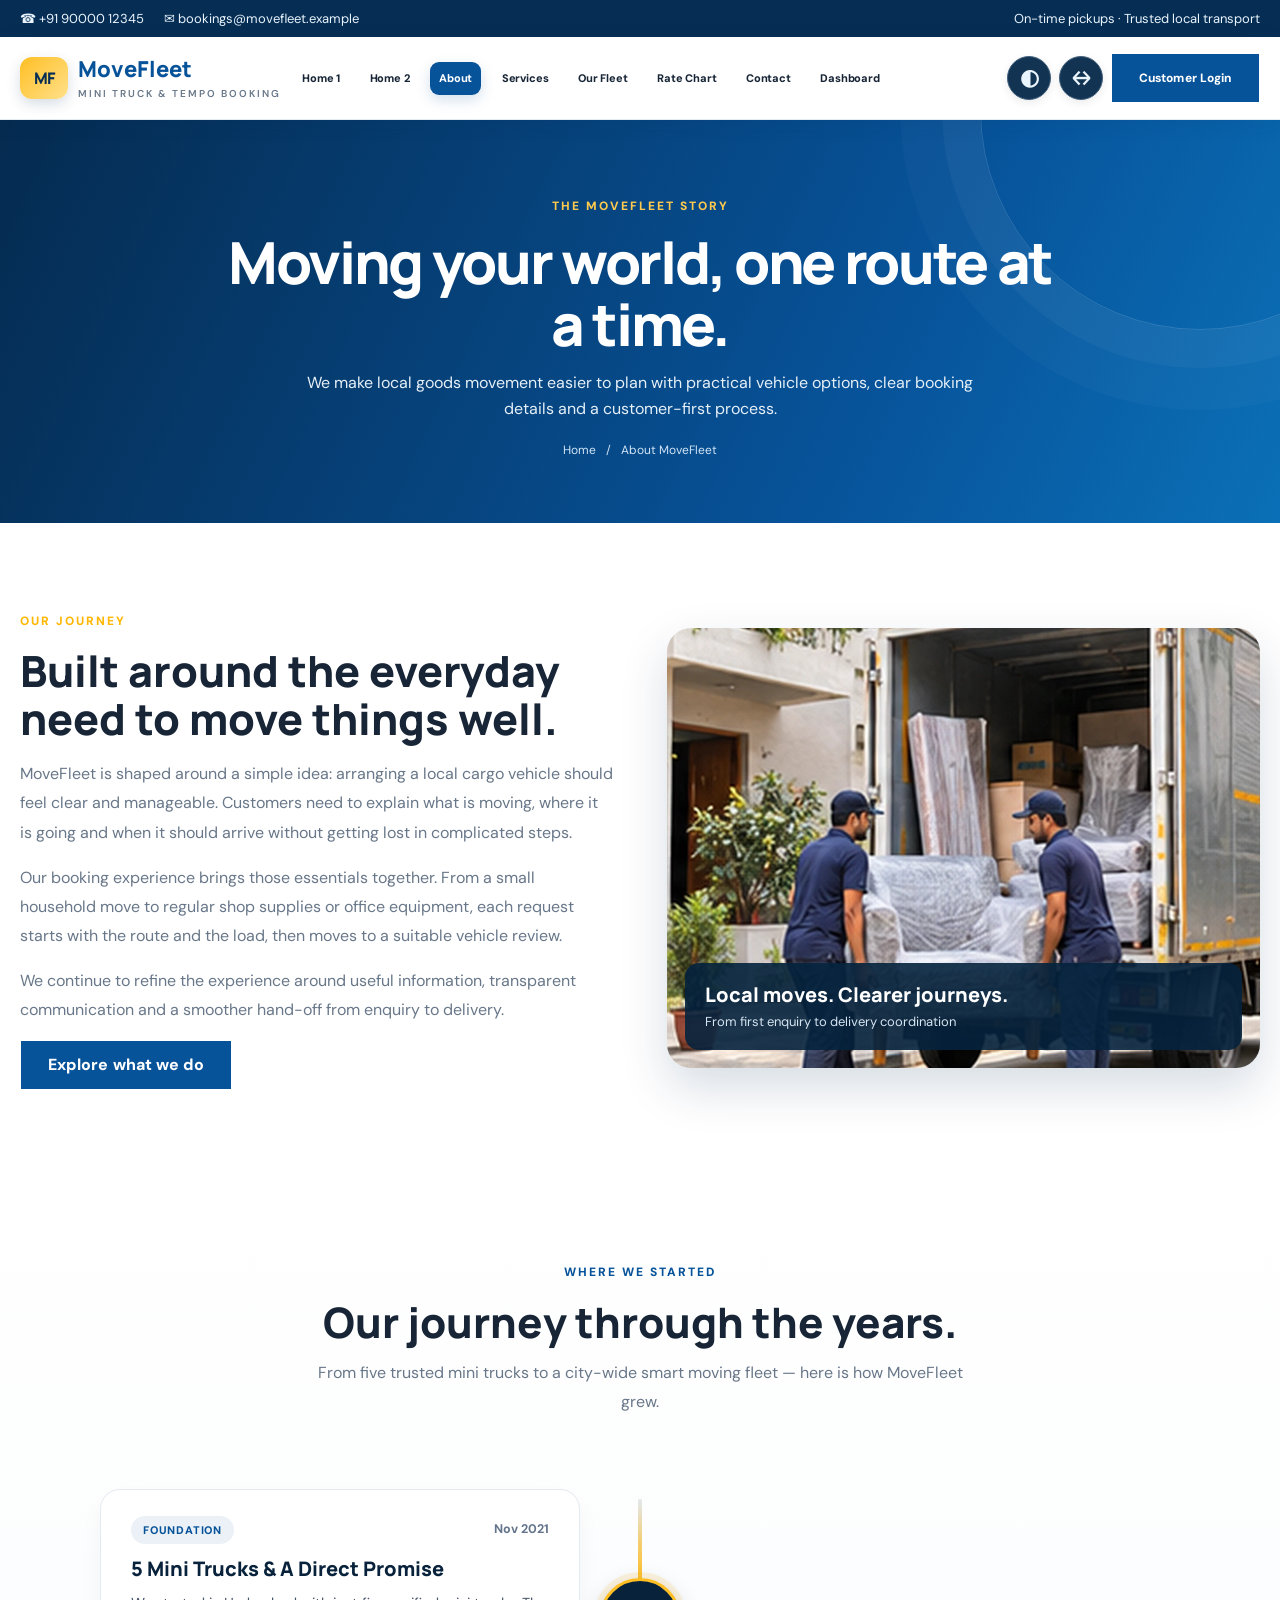
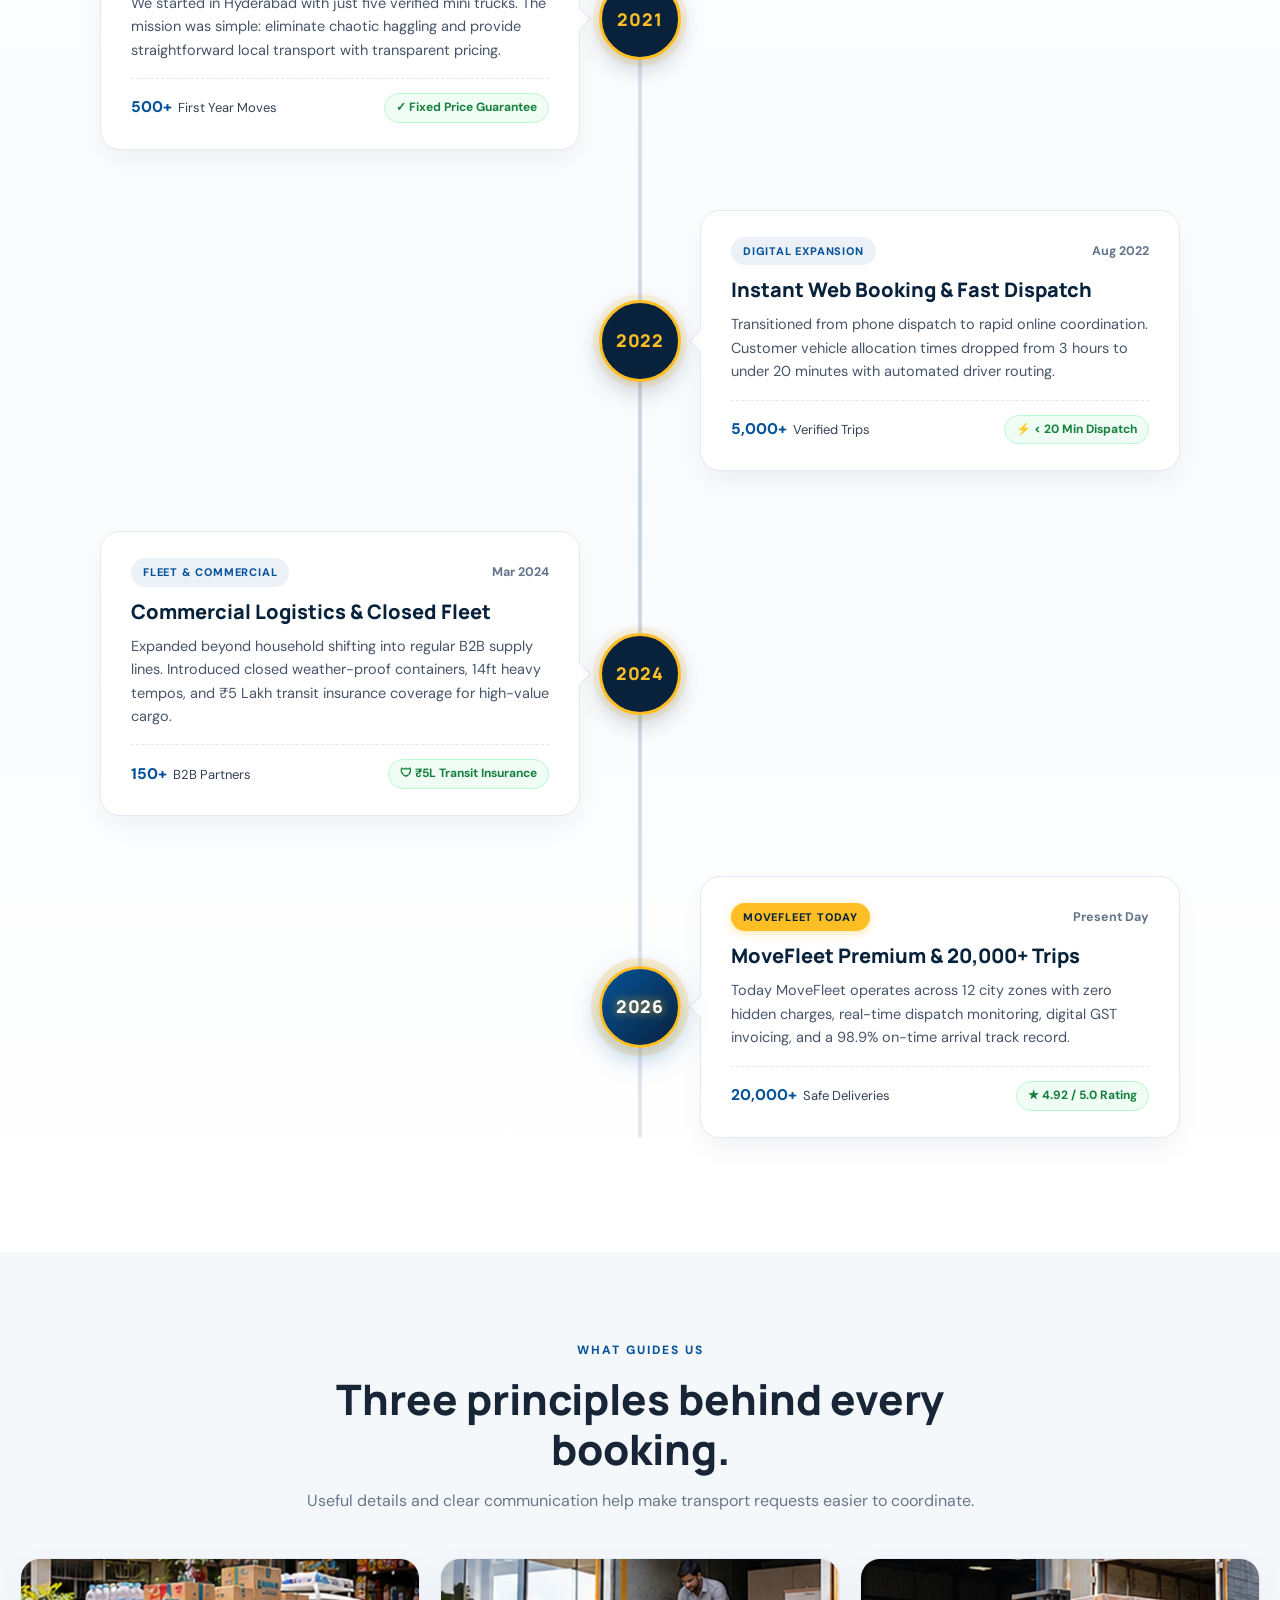
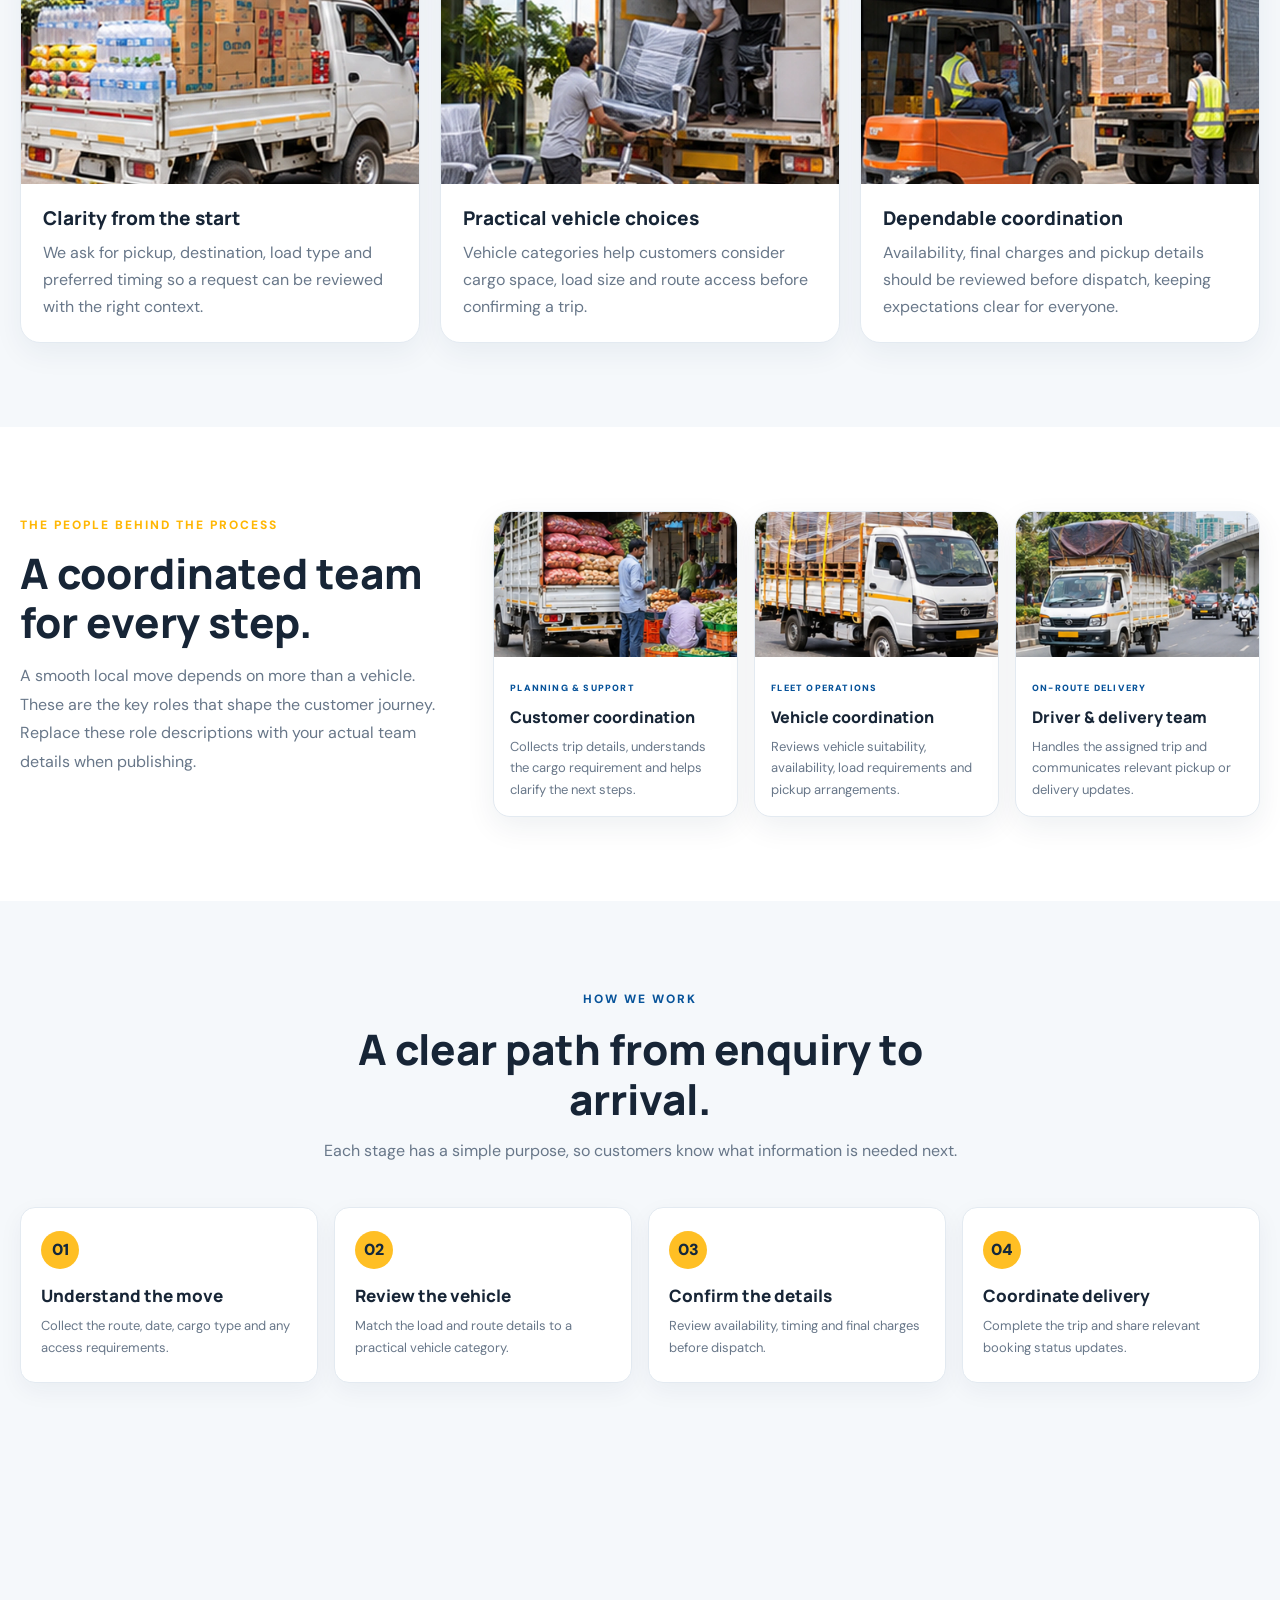
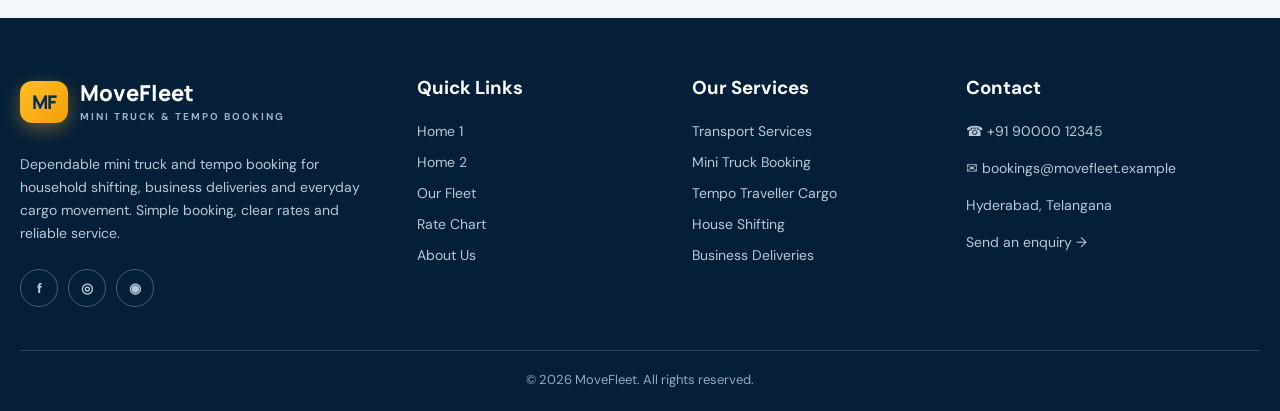
==== about.html @ bb1a95b0 "Update MoveFleet premium website with responsive navigation, sticky header, and UI refinements" ====
<!DOCTYPE html>

<html lang="en"><head><meta charset="utf-8"/><meta content="width=device-width,initial-scale=1" name="viewport"/><meta content="Learn about MoveFleet's approach to practical local mini truck and tempo booking." name="description"/><title>About MoveFleet | MoveFleet</title><link href="assets/img/favicon.png" rel="icon" type="image/png"/><link href="assets/css/style.css" rel="stylesheet"/></head><body><div class="topbar"><div class="container"><div><span>☎ +91 90000 12345</span><span>✉ bookings@movefleet.example</span></div><div>On-time pickups · Trusted local transport</div></div></div><header class="navbar"><div class="container navinner"><a class="brand" href="index.html"><span aria-hidden="true" class="brand-mark">MF</span><span>MoveFleet<small>MINI TRUCK &amp; TEMPO BOOKING</small></span></a><nav class="navlinks"><a href="index.html">Home 1</a><a href="home-2.html">Home 2</a><a href="about.html">About</a><a href="services.html">Services</a><a href="fleet.html">Our Fleet</a><a href="rates.html">Rate Chart</a><a href="contact.html">Contact</a><a href="dashboard.html">Dashboard</a></nav><div class="nav-actions"><button class="iconbtn theme-control" data-theme="" aria-label="Switch colour theme" title="Switch colour theme">◐</button><button class="iconbtn rtl-control" data-dir="" aria-label="Switch text direction" title="Switch text direction">↔</button><a class="btn btn-blue" href="login.html">Customer Login</a></div><button aria-expanded="false" aria-label="Open menu" class="hamb">☰</button></div><div class="mobile-menu"><a href="index.html">Home 1</a><a href="home-2.html">Home 2</a><a href="about.html">About</a><a href="services.html">Services</a><a href="fleet.html">Our Fleet</a><a href="rates.html">Rate Chart</a><a href="contact.html">Contact</a><a href="dashboard.html">Customer Dashboard</a><a href="login.html">Customer Login</a><div class="mobile-controls"><button class="btn btn-outline" data-theme="">Theme</button><button class="btn btn-outline" data-dir="">RTL / LTR</button></div></div></header><main>
<section class="page-hero premium-page-hero about-hero">
 <div class="container reveal"><span class="eyebrow">THE MOVEFLEET STORY</span><h1>Moving your world, one route at a time.</h1><p>We make local goods movement easier to plan with practical vehicle options, clear booking details and a customer-first process.</p><div class="breadcrumb"><a href="index.html">Home</a><span>/</span><span>About MoveFleet</span></div></div>
</section>
<section class="section">
 <div class="container about-journey-grid">
  <div class="story-copy reveal"><span class="eyebrow">OUR JOURNEY</span><h2>Built around the everyday need to move things well.</h2>
   <p>MoveFleet is shaped around a simple idea: arranging a local cargo vehicle should feel clear and manageable. Customers need to explain what is moving, where it is going and when it should arrive without getting lost in complicated steps.</p>
   <p>Our booking experience brings those essentials together. From a small household move to regular shop supplies or office equipment, each request starts with the route and the load, then moves to a suitable vehicle review.</p>
   <p>We continue to refine the experience around useful information, transparent communication and a smoother hand-off from enquiry to delivery.</p>
   <a class="btn btn-blue" href="services.html">Explore what we do</a>
  </div>
  <div class="about-journey-visual reveal"><img src="assets/img/transport-photo-34.webp" alt="Local cargo vehicle travelling through a city route" loading="lazy"/><div class="journey-caption"><strong>Local moves. Clearer journeys.</strong><span>From first enquiry to delivery coordination</span></div></div>
 </div>
</section>
<section class="section about-history-section" id="where-we-started">
 <div class="container">
  <div class="section-head reveal text-center">
   <span class="eyebrow">WHERE WE STARTED</span>
   <h2>Our journey through the years.</h2>
   <p>From five trusted mini trucks to a city-wide smart moving fleet — here is how MoveFleet grew.</p>
  </div>
  <div class="journey-timeline">
   <div class="timeline-track" aria-hidden="true">
    <span class="timeline-beam"></span>
   </div>

   <!-- 2021 Milestone (Left) -->
   <div class="timeline-row timeline-left reveal">
    <div class="timeline-card">
     <div class="timeline-card-header">
      <span class="timeline-tag">FOUNDATION</span>
      <span class="timeline-date">Nov 2021</span>
     </div>
     <h3>5 Mini Trucks &amp; A Direct Promise</h3>
     <p>We started in Hyderabad with just five verified mini trucks. The mission was simple: eliminate chaotic haggling and provide straightforward local transport with transparent pricing.</p>
     <div class="timeline-meta">
      <span class="timeline-stat"><strong>500+</strong> First Year Moves</span>
      <span class="timeline-badge-pill">✓ Fixed Price Guarantee</span>
     </div>
    </div>
    <div class="timeline-node">
     <div class="timeline-year-bubble">
      <span class="year-num">2021</span>
      <span class="year-pulse"></span>
     </div>
    </div>
    <div class="timeline-spacer"></div>
   </div>

   <!-- 2022 Milestone (Right) -->
   <div class="timeline-row timeline-right reveal">
    <div class="timeline-spacer"></div>
    <div class="timeline-node">
     <div class="timeline-year-bubble">
      <span class="year-num">2022</span>
      <span class="year-pulse"></span>
     </div>
    </div>
    <div class="timeline-card">
     <div class="timeline-card-header">
      <span class="timeline-tag">DIGITAL EXPANSION</span>
      <span class="timeline-date">Aug 2022</span>
     </div>
     <h3>Instant Web Booking &amp; Fast Dispatch</h3>
     <p>Transitioned from phone dispatch to rapid online coordination. Customer vehicle allocation times dropped from 3 hours to under 20 minutes with automated driver routing.</p>
     <div class="timeline-meta">
      <span class="timeline-stat"><strong>5,000+</strong> Verified Trips</span>
      <span class="timeline-badge-pill">⚡ &lt; 20 Min Dispatch</span>
     </div>
    </div>
   </div>

   <!-- 2024 Milestone (Left) -->
   <div class="timeline-row timeline-left reveal">
    <div class="timeline-card">
     <div class="timeline-card-header">
      <span class="timeline-tag">FLEET &amp; COMMERCIAL</span>
      <span class="timeline-date">Mar 2024</span>
     </div>
     <h3>Commercial Logistics &amp; Closed Fleet</h3>
     <p>Expanded beyond household shifting into regular B2B supply lines. Introduced closed weather-proof containers, 14ft heavy tempos, and ₹5 Lakh transit insurance coverage for high-value cargo.</p>
     <div class="timeline-meta">
      <span class="timeline-stat"><strong>150+</strong> B2B Partners</span>
      <span class="timeline-badge-pill">🛡 ₹5L Transit Insurance</span>
     </div>
    </div>
    <div class="timeline-node">
     <div class="timeline-year-bubble">
      <span class="year-num">2024</span>
      <span class="year-pulse"></span>
     </div>
    </div>
    <div class="timeline-spacer"></div>
   </div>

   <!-- 2026 Milestone (Right) -->
   <div class="timeline-row timeline-right reveal">
    <div class="timeline-spacer"></div>
    <div class="timeline-node">
     <div class="timeline-year-bubble is-current">
      <span class="year-num">2026</span>
      <span class="year-pulse"></span>
     </div>
    </div>
    <div class="timeline-card">
     <div class="timeline-card-header">
      <span class="timeline-tag highlight">MOVEFLEET TODAY</span>
      <span class="timeline-date">Present Day</span>
     </div>
     <h3>MoveFleet Premium &amp; 20,000+ Trips</h3>
     <p>Today MoveFleet operates across 12 city zones with zero hidden charges, real-time dispatch monitoring, digital GST invoicing, and a 98.9% on-time arrival track record.</p>
     <div class="timeline-meta">
      <span class="timeline-stat"><strong>20,000+</strong> Safe Deliveries</span>
      <span class="timeline-badge-pill">★ 4.92 / 5.0 Rating</span>
     </div>
    </div>
   </div>

  </div>
 </div>
</section>
<section class="section soft">
 <div class="container"><div class="section-head reveal"><span class="eyebrow">WHAT GUIDES US</span><h2>Three principles behind every booking.</h2><p>Useful details and clear communication help make transport requests easier to coordinate.</p></div>
  <div class="visual-grid three about-principles">
   <article class="visual-card reveal"><img src="assets/img/transport-photo-35.webp" alt="Cargo vehicle prepared for a scheduled local delivery" loading="lazy"/><div><h3>Clarity from the start</h3><p>We ask for pickup, destination, load type and preferred timing so a request can be reviewed with the right context.</p></div></article>
   <article class="visual-card reveal"><img src="assets/img/transport-photo-36.webp" alt="Mini truck selected for a household and retail cargo load" loading="lazy"/><div><h3>Practical vehicle choices</h3><p>Vehicle categories help customers consider cargo space, load size and route access before confirming a trip.</p></div></article>
   <article class="visual-card reveal"><img src="assets/img/transport-photo-37.webp" alt="Commercial cargo being transported safely on a city road" loading="lazy"/><div><h3>Dependable coordination</h3><p>Availability, final charges and pickup details should be reviewed before dispatch, keeping expectations clear for everyone.</p></div></article>
  </div>
 </div>
</section>
<section class="section">
 <div class="container team-section">
  <div class="team-intro reveal"><span class="eyebrow">THE PEOPLE BEHIND THE PROCESS</span><h2>A coordinated team for every step.</h2><p>A smooth local move depends on more than a vehicle. These are the key roles that shape the customer journey. Replace these role descriptions with your actual team details when publishing.</p></div>
  <div class="team-grid">
   <article class="team-card reveal"><div class="team-photo"><img src="assets/img/transport-photo-38.webp" alt="Transport planning and route coordination" loading="lazy"/></div><div><span>PLANNING &amp; SUPPORT</span><h3>Customer coordination</h3><p>Collects trip details, understands the cargo requirement and helps clarify the next steps.</p></div></article>
   <article class="team-card reveal"><div class="team-photo"><img src="assets/img/transport-photo-39.webp" alt="Vehicle and cargo readiness before dispatch" loading="lazy"/></div><div><span>FLEET OPERATIONS</span><h3>Vehicle coordination</h3><p>Reviews vehicle suitability, availability, load requirements and pickup arrangements.</p></div></article>
   <article class="team-card reveal"><div class="team-photo"><img src="assets/img/transport-photo-40.webp" alt="Local delivery vehicle completing a city route" loading="lazy"/></div><div><span>ON-ROUTE DELIVERY</span><h3>Driver &amp; delivery team</h3><p>Handles the assigned trip and communicates relevant pickup or delivery updates.</p></div></article>
  </div>
 </div>
</section>
<section class="section soft">
 <div class="container">
  <div class="section-head reveal"><span class="eyebrow">HOW WE WORK</span><h2>A clear path from enquiry to arrival.</h2><p>Each stage has a simple purpose, so customers know what information is needed next.</p></div>
  <div class="about-process">
   <article class="about-process-step reveal"><span>01</span><h3>Understand the move</h3><p>Collect the route, date, cargo type and any access requirements.</p></article>
   <article class="about-process-step reveal"><span>02</span><h3>Review the vehicle</h3><p>Match the load and route details to a practical vehicle category.</p></article>
   <article class="about-process-step reveal"><span>03</span><h3>Confirm the details</h3><p>Review availability, timing and final charges before dispatch.</p></article>
   <article class="about-process-step reveal"><span>04</span><h3>Coordinate delivery</h3><p>Complete the trip and share relevant booking status updates.</p></article>
  </div>
  <div class="about-bottom-cta reveal"><div><h2>Have a move to plan?</h2><p>Tell us what needs to travel and where it needs to go.</p></div><a class="btn btn-primary" href="contact.html">Talk to our team</a></div>
 </div>
</section>
</main><footer class="footer"><div class="container"><div class="footer-grid"><div><a class="brand footer-brand" href="index.html"><span aria-hidden="true" class="brand-mark">MF</span><span>MoveFleet<small>MINI TRUCK &amp; TEMPO BOOKING</small></span></a><p>Dependable mini truck and tempo booking for household shifting, business deliveries and everyday cargo movement. Simple booking, clear rates and reliable service.</p><div class="socials"><a aria-label="Facebook" href="#">f</a><a aria-label="Instagram" href="#">◎</a><a aria-label="WhatsApp" href="#">◉</a></div></div><div><h3>Quick Links</h3><a href="index.html">Home 1</a><a href="home-2.html">Home 2</a><a href="fleet.html">Our Fleet</a><a href="rates.html">Rate Chart</a><a href="about.html">About Us</a></div><div><h3>Our Services</h3><a href="services.html">Transport Services</a><a href="fleet.html">Mini Truck Booking</a><a href="fleet.html">Tempo Traveller Cargo</a><a href="fleet.html">House Shifting</a><a href="fleet.html">Business Deliveries</a></div><div><h3>Contact</h3><p>☎ +91 90000 12345</p><p>✉ bookings@movefleet.example</p><p>Hyderabad, Telangana</p><a href="contact.html">Send an enquiry →</a></div></div><div class="copyright">© 2026 MoveFleet. All rights reserved.</div></div></footer><script src="assets/js/app.js"></script></body></html>
---- assets/css/style.css ----
@import url('https://fonts.googleapis.com/css2?family=DM+Sans:wght@400;500;600;700;800&family=Manrope:wght@400;500;600;700;800&display=swap');
:root{--container-max:1280px;--blue:#07539a;--blue2:#063b70;--sky:#eaf4fc;--yellow:#ffb703;--ink:#172536;--muted:#687789;--paper:#fff;--surface:#f5f8fb;--line:#e3eaf1;--shadow:0 18px 50px rgba(11,54,92,.12);--radius:18px}*,*:before,*:after{box-sizing:border-box}html{scroll-behavior:smooth}body{margin:0;font-family:'DM Sans',sans-serif;color:var(--ink);background:var(--paper);line-height:1.65}body.dark{--ink:#edf4fc;--muted:#b3c0ce;--paper:#101b29;--surface:#172638;--sky:#1b3148;--line:#2b3d50;--shadow:0 18px 50px rgba(0,0,0,.28)}body[dir=rtl]{direction:rtl}a{color:inherit;text-decoration:none}button,input,select,textarea{font:inherit}button{cursor:pointer}.container{width:min(var(--container-max,1280px),calc(100% - 40px));max-width:100%;margin:auto}.topbar{background:#062e55;color:#eaf4fc;font-size:13px;padding:8px 0}.topbar .container{display:flex;justify-content:space-between;gap:20px}.topbar span{margin-inline-end:20px}.navbar{position:-webkit-sticky;position:sticky;top:0;z-index:1000;background:var(--paper);border-bottom:1px solid var(--line);box-shadow:0 4px 20px rgba(10,45,80,.08);transition:background .2s,border-color .2s,box-shadow .2s}.navinner{height:82px;display:flex;align-items:center;justify-content:space-between;gap:24px}.brand{display:flex;align-items:center;gap:10px;font-family:Manrope,sans-serif;font-weight:800;font-size:22px;line-height:1.1;color:var(--blue)}.brand small{display:block;font:600 10px 'DM Sans';letter-spacing:2px;color:var(--muted);margin-top:5px}.brand svg{width:48px;height:42px;flex:none}.navlinks{display:flex;align-items:center;gap:28px;font-size:14px;font-weight:700}.navlinks a{padding:10px 0;transition:.2s}.navlinks a:hover,.navlinks a.active{color:var(--blue)}.nav-actions{display:flex;align-items:center;gap:10px}.iconbtn{width:40px;height:40px;border:1px solid var(--line);border-radius:50%;background:var(--surface);color:var(--ink)}.btn{display:inline-flex;align-items:center;justify-content:center;gap:8px;border:0;border-radius:8px;padding:13px 22px;font-weight:800;transition:transform .22s,box-shadow .22s,background .22s;min-height:48px}.btn:hover{transform:translateY(-3px);box-shadow:0 10px 22px rgba(7,83,154,.2)}.btn-primary{background:var(--yellow);color:#172536}.btn-blue{background:var(--blue);color:#fff}.btn-outline{border:1px solid var(--line);color:var(--ink);background:transparent}.hamb{display:none;width:44px;height:44px;border:1px solid var(--line);border-radius:9px;background:var(--surface);color:var(--ink);font-size:22px}.hero{position:relative;overflow:hidden;background:linear-gradient(110deg,#062e55 0%,#07539a 57%,#0c6db7 100%);color:white;padding:86px 0 92px}.hero:before{content:'';position:absolute;inset:0;background:radial-gradient(circle at 80% 30%,rgba(255,183,3,.2),transparent 30%),radial-gradient(circle at 20% 90%,rgba(255,255,255,.1),transparent 28%)}.hero-grid{position:relative;display:grid;grid-template-columns:1fr 1.05fr;align-items:center;gap:44px}.eyebrow{display:inline-flex;align-items:center;gap:9px;color:var(--yellow);font-size:12px;letter-spacing:2px;font-weight:800;text-transform:uppercase}.hero h1{font:800 clamp(38px,5vw,62px)/1.1 Manrope;margin:18px 0}.hero h1 span{color:var(--yellow)}.hero p{color:#e3edf7;font-size:17px;max-width:550px}.hero-cta{display:flex;gap:12px;flex-wrap:wrap;margin-top:28px}.hero .btn-outline{border-color:rgba(255,255,255,.55);color:#fff}.hero-photo{height:410px;border-radius:28px;background:linear-gradient(0deg,rgba(2,25,47,.1),rgba(2,25,47,.1)),url('../img/transport-photo-42.webp') center/cover;box-shadow:0 25px 65px rgba(0,0,0,.25);border:8px solid rgba(255,255,255,.13);position:relative}.float-tag{position:absolute;bottom:24px;left:-22px;background:white;color:#172536;padding:16px 20px;border-radius:12px;box-shadow:var(--shadow);font-weight:800}.float-tag strong{display:block;color:var(--blue);font-size:22px}.booking-strip{margin-top:-38px;position:relative;z-index:4}.booking-box{background:var(--paper);box-shadow:var(--shadow);border-radius:16px;padding:22px 24px;display:grid;grid-template-columns:repeat(4,1fr) auto;gap:16px;align-items:end}.field label{display:block;font-size:12px;font-weight:800;margin-bottom:7px;color:var(--muted)}.field input,.field select,.field textarea,.auth-input{width:100%;border:1px solid var(--line);background:var(--surface);color:var(--ink);border-radius:8px;padding:13px 14px;outline:none;min-height:48px}.field input:focus,.field select:focus,.auth-input:focus{border-color:var(--blue);box-shadow:0 0 0 3px rgba(7,83,154,.12)}.section{padding:84px 0}.section.soft{background:var(--surface)}.section-head{text-align:center;max-width:680px;margin:0 auto 42px}.section-head .eyebrow{color:var(--blue)}.section-head h2{font:800 clamp(28px,3.4vw,42px)/1.2 Manrope;margin:12px 0}.section-head p{color:var(--muted);margin:0}.service-grid{display:grid;grid-template-columns:repeat(3,1fr);gap:22px}.service-card{background:var(--paper);border:1px solid var(--line);border-radius:var(--radius);padding:28px;box-shadow:0 8px 24px rgba(10,45,80,.04);transition:.25s}.service-card:hover{transform:translateY(-7px);box-shadow:var(--shadow)}.service-icon{width:58px;height:58px;border-radius:14px;background:var(--sky);color:var(--blue);display:grid;place-items:center;font-size:25px;margin-bottom:18px}.service-card h3{font:800 20px Manrope;margin:0 0 10px}.service-card p{color:var(--muted);margin:0 0 18px}.text-link{font-weight:800;color:var(--blue)}.fleet-grid{display:grid;grid-template-columns:repeat(3,1fr);gap:22px}.vehicle-card{border:1px solid var(--line);background:var(--paper);border-radius:16px;overflow:hidden;box-shadow:0 8px 22px rgba(10,45,80,.06)}.vehicle-img{height:190px;background-size:cover;background-position:center}.vehicle-content{padding:22px}.vehicle-content h3{margin:0 0 6px;font:800 19px Manrope}.vehicle-content p{color:var(--muted);margin:0 0 14px}.vehicle-meta{display:flex;justify-content:space-between;border-top:1px solid var(--line);padding-top:13px;font-size:13px;font-weight:700}.about-grid{display:grid;grid-template-columns:1fr 1fr;gap:54px;align-items:center}.about-photo{height:420px;border-radius:22px;background:url('../img/transport-photo-43.webp') center/cover;position:relative}.about-photo:after{content:'Reliable • Safe • On time';position:absolute;bottom:20px;left:20px;background:var(--yellow);color:#172536;padding:12px 18px;border-radius:8px;font-weight:800}.about-copy h2{font:800 40px/1.15 Manrope;margin:14px 0}.about-copy p{color:var(--muted)}.checklist{display:grid;grid-template-columns:1fr 1fr;gap:12px;margin:24px 0}.checklist span:before{content:'✓';color:var(--blue);font-weight:900;margin-inline-end:9px}.stats{background:var(--blue2);color:#fff;padding:35px 0}.stats-grid{display:grid;grid-template-columns:repeat(4,1fr);text-align:center;gap:20px}.stats strong{display:block;color:var(--yellow);font:800 32px Manrope}.stats span{font-size:13px;color:#d7e6f4}.steps{display:grid;grid-template-columns:repeat(4,1fr);gap:18px}.step{padding:24px;border:1px solid var(--line);border-radius:14px;background:var(--paper)}.step b{display:grid;place-items:center;width:40px;height:40px;border-radius:50%;background:var(--yellow);margin-bottom:16px}.step h3{margin:0 0 7px}.step p{color:var(--muted);font-size:14px;margin:0}.cta-band{background:linear-gradient(110deg,#063b70,#0870bc);border-radius:22px;padding:40px;color:#fff;display:flex;align-items:center;justify-content:space-between;gap:24px}.cta-band h2{font:800 30px Manrope;margin:0 0 8px}.cta-band p{margin:0;color:#dceaf6}.page-hero{background:linear-gradient(110deg,#062e55,#07539a);color:white;text-align:center;padding:62px 0}.page-hero h1{font:800 clamp(32px,4vw,46px) Manrope;margin:0 0 8px}.page-hero p{color:#dbe9f6;margin:0}.crumb{font-size:13px;color:#c8dced;margin-top:14px}.rate-table{width:100%;border-collapse:collapse;background:var(--paper);border:1px solid var(--line);border-radius:14px;overflow:hidden}.rate-table th,.rate-table td{padding:17px;text-align:start;border-bottom:1px solid var(--line)}.rate-table th{background:var(--blue);color:#fff}.rate-table tr:last-child td{border:0}.contact-grid{display:grid;grid-template-columns:1fr 1fr;gap:30px}.panel{background:var(--paper);border:1px solid var(--line);border-radius:16px;padding:28px;box-shadow:0 8px 24px rgba(10,45,80,.05)}.panel h2{font:800 24px Manrope;margin-top:0}.form-grid{display:grid;grid-template-columns:1fr 1fr;gap:14px}.form-grid .full{grid-column:1/-1}.mapbox{height:260px;border:0;width:100%;border-radius:12px;margin-top:18px}.footer{background:#061f39;color:#d7e5f3;padding:55px 0 20px}.footer-grid{display:grid;grid-template-columns:1.5fr 1fr 1fr 1.2fr;gap:30px}.footer h3{color:white;margin:0 0 16px}.footer p,.footer a{color:#b7c8d8;font-size:14px}.footer a{display:block;margin:8px 0}.socials{display:flex;gap:10px;margin-top:16px}.socials a{display:grid;place-items:center;width:38px;height:38px;border:1px solid #456078;border-radius:50%;font-weight:800}.copyright{border-top:1px solid #29445d;margin-top:35px;padding-top:18px;text-align:center;color:#94aabd;font-size:13px}.reveal{opacity:0;transform:translateY(22px);transition:opacity .7s,transform .7s}.reveal.visible{opacity:1;transform:none}.notice{padding:12px 14px;border-radius:9px;background:#e8f7ee;color:#126339;margin:12px 0;display:none}.mobile-menu{display:none}
/* Auth */
.auth-page{min-height:100vh;background:linear-gradient(135deg,#eaf4fc,#f8fbfe 55%,#fff5d9);display:grid;place-items:center;padding:28px 16px;position:relative;overflow:hidden}.auth-page:before,.auth-page:after{content:'';position:absolute;border-radius:50%;background:rgba(7,83,154,.07);width:360px;height:360px;filter:blur(2px)}.auth-page:before{top:-170px;left:-130px}.auth-page:after{bottom:-190px;right:-100px}.auth-tools{position:absolute;top:12px;right:12px;display:flex;gap:8px;z-index:2}.auth-card .auth-tools{top:12px;right:12px}.auth-card{position:relative;z-index:1;width:min(460px,100%);background:#fff;border:1px solid #e1eaf2;border-radius:22px;box-shadow:0 24px 70px rgba(6,46,85,.16);padding:68px 34px 34px}.auth-brand{justify-content:center;margin-bottom:22px}.auth-brand .brand{font-size:20px}.auth-card h1{text-align:center;font:800 28px Manrope;margin:8px 0}.auth-sub{text-align:center;color:#6a7888;margin:0 0 25px;font-size:14px}.auth-card .field{margin:14px 0}.auth-card .field label{color:#33485d}.auth-input{background:#f7f9fc;color:#172536;border-color:#dfe7ef}.auth-row{display:flex;align-items:center;justify-content:space-between;gap:8px;flex-wrap:nowrap;font-size:12px;margin:14px 0 18px}.remember{display:flex;align-items:center;gap:6px;white-space:nowrap;color:#46586a}.remember input{accent-color:var(--blue)}.forgot{color:var(--blue);font-weight:800;white-space:nowrap}.auth-submit{width:100%;background:var(--blue);color:white}.or{display:flex;align-items:center;gap:12px;color:#8391a0;font-size:12px;margin:20px 0}.or:before,.or:after{content:'';height:1px;background:#e4eaf0;flex:1}.social-login{display:grid;grid-template-columns:1fr 1fr;gap:10px}.social-login button{height:46px;border:1px solid #dfe7ef;border-radius:8px;background:#fff;color:#25384b;font-weight:700;display:flex;align-items:center;justify-content:center;gap:9px}.social-login svg{width:18px;height:18px}.auth-bottom{text-align:center;font-size:13px;color:#657487;margin:20px 0 0}.auth-bottom a{color:var(--blue);font-weight:800}.terms{font-size:12px;color:#536477;margin:16px 0;display:flex;align-items:flex-start;gap:8px}.terms input{margin-top:4px;accent-color:var(--blue)}.auth-page.dark{background:linear-gradient(135deg,#0c1c2d,#132b43 55%,#382d17)}.auth-page.dark .auth-card{background:#14263a;border-color:#2c435b}.auth-page.dark .auth-card h1,.auth-page.dark .auth-brand .brand{color:#f2f7fc}.auth-page.dark .auth-sub,.auth-page.dark .auth-bottom,.auth-page.dark .terms{color:#b7c5d4}.auth-page.dark .auth-input{background:#1d344c;border-color:#38516b;color:#fff}.auth-page.dark .auth-card .field label{color:#dce8f4}.auth-page.dark .social-login button{background:#20364c;color:#fff;border-color:#3b536b}.auth-page.dark .remember{color:#d1dce7}.auth-page.dark .or:before,.auth-page.dark .or:after{background:#3a5067}
/* Dashboard */
.dashboard{height:100vh;min-height:100vh;background:var(--surface);display:grid;grid-template-columns:264px minmax(0,1fr);overflow:hidden!important}.sidebar{background:#062e55;color:#dceafa;padding:24px 18px;display:flex;flex-direction:column;height:100vh;max-height:100vh;overflow-y:auto;overflow-x:hidden;position:relative;z-index:80;flex-shrink:0}.sidebar::-webkit-scrollbar{width:5px}.sidebar::-webkit-scrollbar-thumb{background:rgba(255,255,255,.2);border-radius:3px}.sidebar .brand{color:#fff;margin:0 8px 34px}.sidebar .brand small{color:#b6cbe0}.side-label{font-size:10px;letter-spacing:1.8px;color:#86a9c9;font-weight:800;margin:18px 12px 9px}.side-link{display:flex;align-items:center;gap:12px;padding:12px;border-radius:9px;color:#dceafa;font-weight:600;font-size:14px;margin:3px 0}.side-link:hover,.side-link.active{background:#0c5794;color:#fff}.side-link .ico{width:22px;text-align:center}.side-bottom{margin-top:auto;border-top:1px solid #2b5277;padding-top:15px}.side-bottom button{width:100%;text-align:left;background:none;border:0;color:#dceafa;padding:11px 12px;border-radius:8px}.side-bottom button:hover{background:#0c5794}.dash-main{min-width:0;height:100vh;max-height:100vh;overflow-y:auto;overflow-x:hidden;-webkit-overflow-scrolling:touch;padding:28px 34px}.dash-top{display:flex;align-items:center;justify-content:space-between;gap:15px;margin-bottom:28px}.dash-top h1{font:800 26px Manrope;margin:0}.dash-top p{margin:4px 0 0;color:var(--muted);font-size:13px}.dash-user{display:flex;align-items:center;gap:10px;font-weight:700}.avatar{width:40px;height:40px;border-radius:50%;background:var(--yellow);display:grid;place-items:center;color:#172536}.dash-cards{display:grid;grid-template-columns:repeat(4,1fr);gap:16px;margin-bottom:24px}.dash-stat{background:var(--paper);border:1px solid var(--line);border-radius:13px;padding:20px}.dash-stat span{font-size:12px;color:var(--muted)}.dash-stat strong{display:block;font:800 28px Manrope;margin-top:6px}.dash-columns{display:grid;grid-template-columns:1.5fr 1fr;gap:18px}.dash-panel{background:var(--paper);border:1px solid var(--line);border-radius:14px;padding:22px;min-width:0}.dash-panel h2{font:800 18px Manrope;margin:0 0 16px}.booking-row{display:flex;align-items:center;justify-content:space-between;gap:12px;padding:14px 0;border-bottom:1px solid var(--line)}.booking-row:last-child{border:0}.booking-row strong{display:block;font-size:14px}.booking-row small{color:var(--muted)}.status{font-size:11px;font-weight:800;padding:5px 9px;border-radius:30px;background:#fff1cc;color:#815900;white-space:nowrap}.status.done{background:#dcf6e7;color:#12623b}.dash-actions{display:flex;gap:10px;flex-wrap:wrap;margin-bottom:20px}.side-toggle{display:none}.empty{color:var(--muted);font-size:14px;padding:20px 0}
@media(max-width:1100px){.topbar{display:none!important}.navinner{height:72px}.navlinks{display:none!important}.hamb{display:inline-grid!important;place-items:center;margin-inline-start:auto}.nav-actions{display:none!important}.mobile-menu{position:absolute;top:72px;left:0;right:0;width:100%;max-width:100%;background:var(--paper);border-bottom:1px solid var(--line);padding:14px 18px 20px;box-shadow:var(--shadow);z-index:99;max-height:calc(100vh - 72px);overflow-y:auto;-webkit-overflow-scrolling:touch}.mobile-menu.open{display:flex!important;flex-direction:column;gap:8px}.mobile-menu a{display:flex;align-items:center;padding:12px 14px!important;border-radius:9px;min-height:42px;border-bottom:1px solid var(--line);font-weight:700}.mobile-controls{display:flex;gap:10px;margin-top:10px;padding-top:10px;border-top:1px solid var(--line)}.mobile-controls .btn{flex:1 1 0;min-height:44px;justify-content:center}.float-tag{left:14px!important}.booking-box{grid-template-columns:repeat(2,1fr)}.booking-box .btn{width:100%}.hero-grid{gap:25px}.hero-photo{height:340px}.dash-cards{grid-template-columns:repeat(2,1fr)}}
@media(max-width:820px){.hero{padding:62px 0 72px}.hero-grid{grid-template-columns:1fr}.hero-photo{height:300px}.float-tag{left:12px!important}.booking-strip{margin-top:-25px}.service-grid,.fleet-grid{grid-template-columns:repeat(2,1fr)}.about-grid,.contact-grid{grid-template-columns:1fr}.about-photo{height:330px}.steps{grid-template-columns:repeat(2,1fr)}.footer-grid{grid-template-columns:repeat(2,1fr)}.dashboard{grid-template-columns:1fr}.sidebar{position:fixed;z-index:80;left:-280px;width:260px;transition:left .25s}.sidebar.open{left:0}.side-toggle{display:inline-flex}.dash-main{padding:22px}.dash-columns{grid-template-columns:1fr}}
@media(max-width:560px){.container{width:min(100% - 28px,var(--container-max,1280px))}.brand{font-size:18px}.brand svg{width:42px}.hero{padding:50px 0 65px}.hero h1{font-size:39px}.hero p{font-size:15px}.hero-photo{height:240px;border-width:5px}.booking-box{grid-template-columns:1fr;padding:17px}.section{padding:62px 0}.service-grid,.fleet-grid,.steps{grid-template-columns:1fr}.stats-grid{grid-template-columns:repeat(2,1fr)}.stats strong{font-size:27px}.checklist{grid-template-columns:1fr}.cta-band{display:block;padding:28px}.cta-band .btn{margin-top:18px}.footer-grid{grid-template-columns:1fr}.form-grid{grid-template-columns:1fr}.form-grid .full{grid-column:auto}.page-hero{padding:48px 0}.auth-card{padding:27px 20px;border-radius:17px}.auth-row{font-size:11px;gap:5px}.social-login{grid-template-columns:1fr}.dash-main{padding:18px 14px}.dash-top h1{font-size:21px}.dash-cards{gap:10px}.dash-stat{padding:15px}.dash-stat strong{font-size:24px}.dash-user .user-name{display:none}.rate-table th,.rate-table td{padding:11px 9px;font-size:12px}}
@media(prefers-reduced-motion:reduce){*,*:before,*:after{scroll-behavior:auto!important;animation:none!important;transition:none!important}.reveal{opacity:1;transform:none}}


/* MoveFleet premium v3: editorial layouts, motion and tablet refinements */
:root{--accent:#ffbf24;--deep:#062e55;--blue:#07539a}
main,.footer{overflow-x:clip;max-width:100%}
img{max-width:100%;display:block}
.hero-premium{background:linear-gradient(105deg,#052b50 0%,#07539a 62%,#0a6caf 100%)}
.hero-proof{display:flex;flex-wrap:wrap;gap:18px;margin-top:28px;color:#e8f3fd;font-size:12px;font-weight:700}
.hero-proof span{padding-left:13px;border-left:2px solid var(--accent)}
.editorial-head{max-width:760px;margin:0 auto 32px;text-align:center}
.editorial-head h2,.split-heading h2,.home2-book-head h2{font:800 clamp(30px,4vw,48px)/1.12 Manrope;margin:13px 0}
.editorial-head h2 span{color:var(--blue)}
.image-feature-grid{display:grid;grid-template-columns:1.2fr 1fr 1fr;gap:20px;align-items:stretch}
.feature-visual,.visual-card{overflow:hidden;border-radius:20px;background:var(--paper);border:1px solid var(--line);box-shadow:var(--shadow)}
.feature-visual{min-height:250px}
.feature-visual img{width:100%;height:100%;min-height:250px;object-fit:cover;transition:transform .8s cubic-bezier(.2,.7,.2,1)}
.visual-card img{width:100%;height:180px;object-fit:cover;transition:transform .7s}
.visual-card>div{padding:20px}
.visual-card h3{font:800 19px Manrope;margin:0 0 7px}
.visual-card p{color:var(--muted);margin:0}
.visual-card:hover img,.feature-visual:hover img{transform:scale(1.055)}
.visual-grid{display:grid;gap:20px}
.visual-grid.two{grid-template-columns:repeat(2,minmax(0,1fr))}
.visual-grid.three{grid-template-columns:repeat(3,minmax(0,1fr))}
.split-story{display:grid;grid-template-columns:1fr 1fr;gap:50px;align-items:center}
.story-copy h2{font:800 clamp(30px,3.6vw,43px)/1.12 Manrope;margin:14px 0}
.story-copy p{color:var(--muted)}
.clean-list{padding:0;list-style:none;display:grid;gap:10px;margin:22px 0}
.clean-list li{padding-left:25px;position:relative;font-weight:700}
.clean-list li:before{content:"";position:absolute;left:0;top:9px;width:9px;height:9px;border-radius:50%;background:var(--accent);box-shadow:0 0 0 5px rgba(255,191,36,.15)}
.page-hero.premium-page-hero{padding:72px 0 62px;text-align:center;background:linear-gradient(115deg,#052b50,#07539a 68%,#0b70b7);color:white;position:relative;overflow:hidden}
.premium-page-hero:after{content:"";position:absolute;width:440px;height:440px;border:1px solid rgba(255,255,255,.15);border-radius:50%;right:-140px;top:-230px;box-shadow:0 0 0 38px rgba(255,255,255,.035),0 0 0 80px rgba(255,255,255,.025)}
.premium-page-hero h1{font:800 clamp(36px,5vw,56px)/1.08 Manrope;margin:13px 0}
.premium-page-hero p{max-width:680px;margin:0 auto;color:#e0edf8;font-size:16px}
.breadcrumb{display:flex;justify-content:center;gap:10px;margin-top:18px;font-size:12px;color:#d2e5f6}
.premium-page-hero .eyebrow{color:#ffca4d}
/* Home 2 Viewport Hero matching Design 100% */
.home2-hero{position:relative;min-height:calc(100vh - 104px);height:calc(100vh - 104px);max-height:calc(100vh - 104px);display:flex;flex-direction:column;justify-content:flex-start;align-items:center;overflow:hidden;padding:clamp(34px,4.6vh,52px) 0 0;background-color:#f6ede4;color:#08223c}
.home2-hero-bg-wrap{position:absolute;inset:0;width:100%;height:100%;overflow:hidden;pointer-events:none;z-index:1}
.home2-hero-bg{width:100%;height:100%;object-fit:cover;object-position:center 60%;display:block}
.home2-hero-overlay{position:absolute;inset:0;background:linear-gradient(180deg,rgba(255,246,238,.35) 0%,rgba(255,246,238,.05) 28%,transparent 50%);pointer-events:none}
body.dark .home2-hero{background-color:#071d32;color:#eaf2fa}
body.dark .home2-hero-overlay{background:linear-gradient(180deg,rgba(5,20,36,.82) 0%,rgba(5,20,36,.45) 45%,transparent 75%)}

.home2-hero-container{position:relative;z-index:5;width:min(var(--container-max,1280px),calc(100% - 40px));margin:0 auto!important;display:flex;flex-direction:column;align-items:center;justify-content:flex-start;text-align:center}
.home2-hero-content{max-width:960px;width:100%;display:flex;flex-direction:column;align-items:center;text-align:center;margin:0 auto}

.home2-kicker{display:inline-flex;align-items:center;justify-content:center;gap:12px;color:#08223c;font-size:13.5px;font-weight:800;letter-spacing:2.5px;text-transform:uppercase;margin:0 auto 6px;text-align:center}
body.dark .home2-kicker{color:#ffbf24}
.home2-kicker .kicker-line{width:40px;height:2px;background:#ffbf24;border-radius:2px;display:inline-block}

.home2-title{font:900 clamp(44px,5vw,68px)/1.06 Manrope,sans-serif;letter-spacing:-.045em;color:#08223c;margin:6px auto 10px;text-align:center;text-transform:none;width:100%}
body.dark .home2-title{color:#ffffff}

.home2-badge-wrap{display:flex;justify-content:center;align-items:center;width:100%;margin:0 auto 12px;text-align:center}
.home2-badge{display:inline-block;background:#ffbf24!important;color:#08223c!important;-webkit-text-fill-color:#08223c!important;font:900 clamp(24px,2.8vw,36px)/1.15 Manrope,sans-serif;letter-spacing:-.03em;font-style:italic;padding:4px 26px 7px;border-radius:9px;box-shadow:0 6px 20px rgba(255,191,36,.4);margin:0 auto;text-align:center}

.home2-desc{color:#1a3958;font-size:clamp(15px,1.2vw,17.5px);font-weight:600;line-height:1.5;max-width:680px;margin:0 auto 16px;text-align:center}
body.dark .home2-desc{color:#c9ddec}

.home2-cta{display:inline-flex;align-items:center;justify-content:center;gap:14px;margin:0 auto}
.home2-btn{display:inline-flex;align-items:center;justify-content:center;gap:9px;padding:12px 28px;border-radius:9px;font-size:15px;font-weight:800;cursor:pointer;transition:all .25s ease;text-decoration:none}
.home2-btn-primary{background:#ffbf24;color:#08223c;border:1px solid #e5a900;box-shadow:0 8px 20px rgba(255,191,36,.4)}
.home2-btn-primary:hover{background:#ffd05b;transform:translateY(-2px);box-shadow:0 12px 26px rgba(255,191,36,.5)}
.home2-btn-secondary{background:#fff;color:#08223c;border:2px solid #08223c;box-shadow:0 6px 16px rgba(8,34,60,.1)}
.home2-btn-secondary:hover{background:#f4f8fc;transform:translateY(-2px);box-shadow:0 10px 22px rgba(8,34,60,.16)}
body.dark .home2-btn-secondary{background:#0f2840;color:#fff;border-color:rgba(255,255,255,.7)}

.home2-bottom-strip{position:absolute;bottom:clamp(12px,2vh,20px);left:0;right:0;margin:0 auto;width:min(860px,calc(100% - 32px));z-index:6}
.home2-bottom-strip .strip-card{background:#fff;border-radius:18px;padding:12px 24px;display:flex;align-items:center;justify-content:space-between;gap:12px;box-shadow:0 16px 40px rgba(8,34,60,.22);border-bottom:6px solid #ffbf24;position:relative}
body.dark .home2-bottom-strip .strip-card{background:#0c2033;box-shadow:0 18px 45px rgba(0,0,0,.45)}
.strip-item{display:inline-flex;align-items:center;gap:8px;color:#08223c;font-size:13.5px;font-weight:800;white-space:nowrap}
body.dark .strip-item{color:#fff}
.strip-item svg{color:#08223c;flex-shrink:0}
body.dark .strip-item svg{color:#ffbf24}
.strip-divider{width:1px;height:22px;background:rgba(8,34,60,.18);flex-shrink:0}
body.dark .strip-divider{background:rgba(255,255,255,.2)}
.home2-book{padding-top:62px}
.home2-book-head{text-align:center;margin-bottom:28px}
.home2-booking{border:1px solid var(--line)}
.home2-booking .btn-blue{background:var(--blue);color:#fff}
.split-heading{display:flex;justify-content:space-between;align-items:end;gap:28px;margin-bottom:34px}
.split-heading h2{max-width:570px;margin-bottom:0}
.split-heading>p{max-width:390px;color:var(--muted)}
.home2-band{display:grid;grid-template-columns:.85fr 1.15fr;gap:45px;align-items:center;background:#092e51;color:#fff;border-radius:26px;padding:34px}
.home2-band-copy h2,.home2-feature-copy h2,.home2-final h2{font:800 clamp(30px,3.5vw,44px)/1.12 Manrope;margin:14px 0}
.home2-band-copy p,.home2-feature-copy p,.home2-final p{color:#d5e4f1}
.home2-band-image{height:300px;border-radius:18px;overflow:hidden}
.process-cards{display:grid;grid-template-columns:repeat(3,1fr);gap:18px}
.process-card{padding:28px;background:var(--paper);border:1px solid var(--line);border-radius:18px;transition:.35s;box-shadow:0 8px 28px rgba(9,45,78,.05)}
.process-card:hover{transform:translateY(-8px);box-shadow:var(--shadow)}
.process-card>span,.flow-step>b{display:grid;place-items:center;width:48px;height:48px;border-radius:14px;background:var(--sky);color:var(--blue);font:800 16px Manrope}
.process-card h3{font:800 20px Manrope;margin:20px 0 8px}
.process-card p{color:var(--muted);margin:0}
.home2-feature-grid{display:grid;grid-template-columns:1fr 1fr;gap:50px;align-items:center}
.home2-feature-image{height:340px;border-radius:22px;overflow:hidden}
.feature-pills{display:flex;gap:9px;flex-wrap:wrap;margin-top:22px}
.feature-pills span{padding:9px 13px;background:var(--sky);color:var(--blue);border-radius:30px;font-size:12px;font-weight:800}
.home2-final{background:#082b4c;color:white}
.home2-final-inner{display:grid;grid-template-columns:.8fr 1.2fr;gap:40px;align-items:center}
.home2-final-art{height:240px;border-radius:20px;overflow:hidden}
.home2-final p{max-width:560px}
.service-flow{display:grid;grid-template-columns:repeat(3,1fr);gap:18px;margin-bottom:30px}
.flow-step{padding:24px;border:1px solid var(--line);border-radius:16px;background:var(--paper);transition:.35s}
.flow-step:hover{transform:translateY(-6px);border-color:var(--blue)}
.flow-step h3{font:800 18px Manrope;margin:16px 0 6px}
.flow-step p{color:var(--muted);margin:0}
.service-flow+.feature-visual{height:250px}
.cta-band .cta-visual{width:130px;height:110px;flex:none;border-radius:14px;overflow:hidden}
.cta-band .cta-visual img{height:100%;width:100%;object-fit:cover}
.info-panels,.rate-cards{display:grid;grid-template-columns:repeat(3,1fr);gap:18px;margin-bottom:28px}
.info-panel,.rate-card{background:var(--paper);border:1px solid var(--line);border-radius:16px;padding:23px;box-shadow:0 8px 24px rgba(10,45,80,.05)}
.info-panel h3,.rate-card h3{font:800 18px Manrope;margin:0 0 8px}
.info-panel p,.rate-card p{color:var(--muted);margin:0 0 15px}
.rate-card strong{color:var(--blue)}
.quote-steps{display:grid;grid-template-columns:repeat(3,1fr);gap:12px;margin-bottom:26px}
.quote-step{display:flex;align-items:center;gap:12px;padding:16px;border:1px solid var(--line);border-radius:12px;background:var(--paper);font-weight:800}
.quote-step b{color:var(--blue);font:800 20px Manrope}
.contact-points{display:grid;gap:12px;margin:22px 0}
.contact-points div{display:grid;gap:2px;padding:12px 15px;border:1px solid var(--line);border-radius:12px;background:var(--surface)}
.contact-points span{color:var(--muted)}
.contact-copy .feature-visual{height:180px;max-width:330px}
.reveal{opacity:0;transform:translateY(24px);transition:opacity .75s ease,transform .75s cubic-bezier(.2,.7,.2,1)}
.reveal.visible{opacity:1;transform:translateY(0)}
.visual-card:nth-child(2){transition-delay:.08s}.visual-card:nth-child(3){transition-delay:.16s}
@media(max-width:1050px){
 .navlinks{gap:11px;font-size:12px}.nav-actions{gap:6px}
 .home2-hero{min-height:auto;height:auto;max-height:none;padding:36px 0 110px}
 .home2-bottom-strip{position:relative;bottom:auto;left:auto;transform:none;margin:28px auto 0}
 .home2-bottom-strip .strip-card{flex-wrap:wrap;justify-content:center;gap:18px 24px;padding:16px 20px}
 .home2-bottom-strip .strip-divider{display:none}
 .image-feature-grid{grid-template-columns:1fr 1fr}.image-feature-grid .feature-visual{grid-row:span 2}
 .visual-grid.three,.service-grid{grid-template-columns:repeat(2,minmax(0,1fr))}
}
@media(max-width:820px){
 .home2-band,.home2-feature-grid,.home2-final-inner,.split-story{grid-template-columns:1fr}
 .home2-band{padding:24px}.home2-band-image,.home2-feature-image{height:260px}
 .split-heading{display:block}.split-heading>p{margin-top:12px}
 .service-flow,.process-cards,.info-panels,.rate-cards{grid-template-columns:1fr}
 .image-feature-grid{grid-template-columns:1fr 1fr}.image-feature-grid .feature-visual{grid-column:1/-1;grid-row:auto;height:220px}
 .quote-steps{grid-template-columns:1fr}
}
@media(max-width:560px){
 .home2-cta{flex-direction:column;width:100%}.home2-btn{width:100%}
 .home2-title{font-size:34px}
 .home2-badge{font-size:24px;padding:4px 16px 6px}
 .home2-bottom-strip .strip-card{display:grid;grid-template-columns:1fr 1fr;gap:14px 10px}
 .visual-grid.two,.visual-grid.three,.image-feature-grid{grid-template-columns:1fr}
 .image-feature-grid .feature-visual{height:210px}
 .hero-proof{gap:9px}.hero-proof span{font-size:10px}
 .home2-final-art{height:190px}.premium-page-hero{padding:54px 0 48px!important}
}


/* v4 contrast, raster-photo and customer-portal refinements */
.brand-mark{display:grid;place-items:center;width:48px;height:42px;border-radius:12px;background:linear-gradient(135deg,#ffbf24,#ffe08a);color:#062e55;font:900 16px Manrope;letter-spacing:-1px;box-shadow:0 5px 14px rgba(7,46,85,.16);flex:none}
body.dark .brand-mark{background:linear-gradient(135deg,#ffbf24,#ffd56a);color:#062e55}
.hero-premium h1{font:900 clamp(44px,5.8vw,72px)/.98 Manrope,sans-serif;letter-spacing:-.065em;text-transform:uppercase;max-width:650px}
.hero-premium h1 span{display:inline-block;color:#062e55;background:#ffbf24;padding:5px 15px 9px;border-radius:4px;transform:skewX(-4deg);margin-top:8px}
.home2-copy h1{font:800 clamp(44px,5.7vw,70px)/1.02 Georgia,serif;letter-spacing:-.045em}
.home2-copy h1 em{font-family:Georgia,serif;font-style:italic;color:#ffc33b;text-decoration:underline;text-decoration-thickness:4px;text-underline-offset:9px}
.btn{font-weight:800;letter-spacing:.005em;text-shadow:none;white-space:normal;text-align:center}
.btn-primary{background:#ffbf24!important;color:#10283e!important}
.btn-blue{background:#07539a!important;color:#fff!important}
.btn-outline{color:var(--ink)!important;border:1px solid var(--line);background:transparent}
.btn:hover{filter:brightness(.97);transform:translateY(-2px)}
.btn:focus-visible,button:focus-visible,a:focus-visible,input:focus-visible,select:focus-visible{outline:3px solid #ffbf24;outline-offset:3px}
.navlinks a:hover,.navlinks a.active{color:#07539a}
body.dark .navlinks a:hover,body.dark .navlinks a.active{color:#ffca4d}
body.dark .btn-outline{color:#f1f6fc!important;border-color:#587086;background:rgba(255,255,255,.035)}
body.dark .btn-blue{color:#fff!important}
body.dark .btn-primary{color:#10283e!important}
body.dark .section-head h2,body.dark .editorial-head h2,body.dark .story-copy h2,body.dark .split-heading h2,body.dark .home2-book-head h2,body.dark .visual-card h3,body.dark .process-card h3,body.dark .info-panel h3,body.dark .rate-card h3{color:#f2f6fb}
body.dark .visual-card,body.dark .process-card,body.dark .info-panel,body.dark .rate-card,body.dark .flow-step{background:#17283a;border-color:#344a60;color:#f2f6fb}
body.dark .visual-card p,body.dark .process-card p,body.dark .info-panel p,body.dark .rate-card p,body.dark .flow-step p{color:#c2cfdb}
body.dark .section.soft{background:#132235}
body.dark .field label{color:#c5d2df}
body.dark input::placeholder,body.dark textarea::placeholder{color:#9aabbb;opacity:1}
body.dark .footer{background:#071827;color:#e9f2fa}
body.dark .footer p,body.dark .footer a{color:#c6d4e2}
body.dark .footer a:hover{color:#ffca4d}
body.dark .premium-page-hero{color:#fff}
body.dark .page-hero p{color:#e4edf5}
body.dark .home2-final{background:#071d32}
body.dark .home2-band{background:#092d4f}
body.dark .checklist span{color:#dbe6f0}
body.dark .contact-points div{background:#17283a;border-color:#344a60}
body.dark .contact-points strong{color:#f2f6fb}
body.dark .contact-points span{color:#c2cfdb}
/* Customer portal dashboard */
.dashboard-body{background:#f2f6fa;color:#172536;height:100vh;min-height:100vh;max-height:100vh;overflow:hidden!important;display:flex;flex-direction:column}
.dash-navbar{position:relative;height:72px;background:#fff;border-bottom:1px solid #dce5ee;box-shadow:0 2px 14px rgba(6,46,85,.05);z-index:100;flex-shrink:0;display:flex;align-items:center}
.dash-navinner{width:100%;padding:0 clamp(16px,2.5vw,36px);display:flex;align-items:center;justify-content:space-between;gap:16px}
.dash-nav-left{display:flex;align-items:center;gap:12px}
.dash-ham-toggle{display:none;background:none;border:1px solid #dce5ee;border-radius:9px;width:40px;height:40px;font-size:20px;cursor:pointer;color:#172536;align-items:center;justify-content:center}
.dash-nav-links{display:flex;align-items:center;gap:14px}
.dash-site-link{display:inline-flex;align-items:center;gap:6px;font-size:13px;font-weight:700;color:#07539a;padding:8px 14px;border-radius:8px;background:#eaf4fc;transition:.2s;text-decoration:none}
.dash-site-link:hover{background:#d5e9f8;color:#063b70}
.dash-navbar .nav-actions,.dash-nav-actions{display:flex!important;align-items:center;gap:12px}
.dash-user-nav{display:flex;align-items:center;gap:10px;padding:4px 14px 4px 5px;background:#f1f6fb;border:1px solid #dce5ee;border-radius:999px;cursor:pointer;transition:.2s;user-select:none}
.dash-user-nav:hover{background:#e4edf6;border-color:#c5d6e6}
.dash-user-nav .avatar{width:36px;height:36px;font-size:13px;font-weight:900}
.dash-user-info strong{display:block;font-size:13px;line-height:1.2;color:#172536}
.dash-user-info small{display:block;font-size:11px;color:#607286;line-height:1.2}
.dash-logout-btn{padding:7px 14px!important;font-size:12px!important;border-radius:999px!important;font-weight:800!important;border-color:#dce5ee!important;color:#c92a2a!important;cursor:pointer}
.dash-logout-btn:hover{background:#fff5f5!important;border-color:#ffa8a8!important}
.side-mobile-head{display:none;align-items:center;justify-content:space-between;gap:12px;margin-bottom:16px;padding-bottom:12px;border-bottom:1px solid rgba(255,255,255,.12)}
.side-close-btn{background:none;border:0;color:#fff;font-size:22px;cursor:pointer;padding:4px 8px;border-radius:6px}
.side-logout-btn{color:#ff8787!important}
.side-logout-btn:hover{background:#3b1b22!important;color:#ffa8a8!important}
.dashboard{flex:1;height:calc(100vh - 72px)!important;min-height:0!important;max-height:calc(100vh - 72px)!important;display:grid;grid-template-columns:264px minmax(0,1fr);overflow:hidden!important}
.sidebar{background:#062e55;color:#eaf4fc;padding:22px 18px;display:flex;flex-direction:column;height:100%;max-height:100%;overflow-y:auto;overflow-x:hidden;position:relative;z-index:80;flex-shrink:0}
.sidebar::-webkit-scrollbar{width:5px}
.sidebar::-webkit-scrollbar-thumb{background:rgba(255,255,255,.2);border-radius:3px}
.side-brand{display:flex;align-items:center;gap:12px;color:#fff;font:900 21px Manrope;margin:0}
.side-brand small{display:block;font:700 10px 'DM Sans';letter-spacing:1.6px;color:#afc7dc;margin-top:4px}
.side-brand-mark{display:grid;place-items:center;width:44px;height:44px;border-radius:12px;background:#ffbf24;color:#062e55;font-weight:900}
.side-label{font-size:10px;letter-spacing:1.8px;color:#8fb0cc;font-weight:800;margin:15px 12px 10px}
.side-link{width:100%;border:0;display:flex;align-items:center;gap:12px;text-align:left;padding:13px 14px;border-radius:10px;background:transparent;color:#d9e8f5;font-weight:700;font-size:14px;margin:3px 0;cursor:pointer;transition:.2s;text-decoration:none}
.side-link:hover,.side-link.active{background:#0d5792;color:#fff}
.side-link.active{box-shadow:inset 3px 0 #ffbf24}
.side-bottom{margin-top:auto;border-top:1px solid #2b5277;padding-top:16px}
.side-bottom button{width:100%;text-align:left;background:none;border:0;color:#dceafa;padding:12px 13px;border-radius:9px;font-weight:700;cursor:pointer}
.side-bottom button:hover{background:#0d5792;color:#fff}
.dash-main{min-width:0;height:100%;max-height:100%;overflow-y:auto;overflow-x:hidden;scroll-behavior:smooth;-webkit-overflow-scrolling:touch;padding:30px clamp(18px,3vw,42px);background:#f2f6fa}
.dash-top{display:flex;align-items:center;justify-content:space-between;gap:18px;margin-bottom:28px}
.dash-heading{display:flex;align-items:center;gap:13px}
.dash-kicker{font-size:10px;font-weight:900;letter-spacing:1.7px;color:#07539a}
.dash-top h1{font:900 clamp(23px,2.6vw,31px)/1.15 Manrope;margin:5px 0;color:#172536}
.dash-top p{margin:0;color:#607286;font-size:13px}
.dash-user{display:flex;align-items:center;gap:11px;color:#172536}
.dash-user strong{display:block;font-size:13px}
.dash-user small{display:block;color:#607286;font-size:11px}
.avatar{width:42px;height:42px;border-radius:50%;display:grid;place-items:center;background:#ffbf24;color:#062e55;font-weight:900}
.dash-view{display:none;animation:dashFade .28s ease}
.dash-view.active{display:block}
@keyframes dashFade{from{opacity:0;transform:translateY(7px)}to{opacity:1;transform:translateY(0)}}
.dash-welcome{display:grid;grid-template-columns:1.1fr .9fr;align-items:center;gap:25px;background:linear-gradient(110deg,#062e55,#07539a);color:#fff;padding:25px;border-radius:19px;overflow:hidden;margin-bottom:20px;box-shadow:0 14px 34px rgba(6,46,85,.16)}
.dash-welcome>div>span{font-size:10px;letter-spacing:1.8px;font-weight:900;color:#ffcf58}
.dash-welcome h2{font:900 clamp(24px,3vw,34px)/1.1 Manrope;margin:10px 0}
.dash-welcome p{color:#d9e8f5;margin:0 0 18px;font-size:14px}
.dash-welcome img{width:100%;height:175px;object-fit:cover;border-radius:13px}
.dash-cards{display:grid;grid-template-columns:repeat(4,minmax(0,1fr));gap:14px;margin-bottom:20px}
.dash-stat{background:#fff;border:1px solid #e0e8f0;border-radius:13px;padding:17px;box-shadow:0 7px 20px rgba(11,54,92,.04)}
.dash-stat span{display:block;font-size:12px;color:#64778a;font-weight:700}
.dash-stat strong{display:block;font:900 27px Manrope;color:#172536;margin:5px 0}
.dash-stat small{font-size:11px;color:#7b8b9a}
.dash-columns{display:grid;grid-template-columns:1.35fr .9fr;gap:17px}
.dash-panel{background:#fff;border:1px solid #e0e8f0;border-radius:14px;padding:20px;min-width:0;box-shadow:0 7px 20px rgba(11,54,92,.04);color:#172536}
.dash-panel h2{font:900 18px Manrope;margin:0 0 15px;color:#172536}
.panel-heading{display:flex;justify-content:space-between;align-items:center;gap:12px;margin-bottom:12px}
.panel-heading h2{margin:0}
.dash-text-btn{border:0;background:transparent;color:#07539a;font-weight:800;cursor:pointer}
.quick-action{width:100%;display:flex;align-items:center;gap:13px;text-align:left;padding:12px 4px;border:0;border-bottom:1px solid #e8eef4;background:transparent;color:#172536;cursor:pointer}
.quick-action:last-child{border-bottom:0}
.quick-action>span{width:38px;height:38px;display:grid;place-items:center;border-radius:10px;background:#eaf4fc;color:#07539a;font-size:20px;font-weight:900}
.quick-action strong{display:block;font-size:13px}
.quick-action small{display:block;color:#718397;font-size:11px}
.dash-view .dash-actions{margin-bottom:15px}
.dash-view .panel-note{font-size:12px;color:#64778a}
.status-guide{display:grid;gap:18px;margin-top:20px}
.status-guide>div{display:flex;gap:12px;align-items:flex-start}
.status-guide strong,.status-guide small{display:block}
.status-guide small{font-size:11px;color:#718397;margin-top:3px}
.status-dot{width:10px;height:10px;border-radius:50%;margin-top:5px;background:#d9a52d}
.status-dot.progress{background:#2185d0}.status-dot.done{background:#219b64}
.billing-summary{display:grid;grid-template-columns:repeat(3,1fr);gap:12px;margin:18px 0}
.billing-summary>div{padding:15px;background:#f4f8fc;border-radius:11px}
.billing-summary span{display:block;color:#65788c;font-size:11px}
.billing-summary strong{display:block;color:#172536;font-size:14px;margin-top:5px}
.table-wrap{overflow-x:auto}
.billing-table{width:100%;border-collapse:collapse;min-width:640px;font-size:12px}
.billing-table th,.billing-table td{text-align:left;padding:13px 11px;border-bottom:1px solid #e5edf4}
.billing-table th{background:#f4f8fc;color:#43576a;font-weight:900}
.billing-table td{color:#53677b}
.profile-panel{max-width:760px}
.profile-row{display:flex;justify-content:space-between;gap:15px;padding:15px 0;border-bottom:1px solid #e7edf3;font-size:13px}
.profile-row span{color:#667b8e}.profile-row strong{color:#172536}
.dash-disclaimer{font-size:11px;color:#75879a;margin-top:22px}
.dashboard-body.dark{background:#0e1b29;color:#eaf2f9}
body.dark .dash-navbar{background:#17283a;border-bottom-color:#2c4156;box-shadow:0 2px 14px rgba(0,0,0,.3)}
body.dark .dash-ham-toggle{border-color:#385068;color:#f2f6fa}
body.dark .dash-site-link{background:#20364c;color:#8fc7ff}
body.dark .dash-site-link:hover{background:#28445f;color:#b5dcff}
body.dark .dash-user-nav{background:#203449;border-color:#385068}
body.dark .dash-user-nav:hover{background:#28415a;border-color:#486582}
body.dark .dash-user-info strong{color:#f2f6fa}
body.dark .dash-user-info small{color:#a3b8cd}
body.dark .dash-logout-btn{border-color:#5e2a34!important;color:#ff8787!important}
body.dark .dash-logout-btn:hover{background:#3b1b22!important;border-color:#803947!important}
body.dark .dash-main{background:#0e1b29}
body.dark .dash-top h1,body.dark .dash-user,body.dark .dash-panel h2{color:#f0f5fa}
body.dark .dash-top p,body.dark .dash-user small,body.dark .dash-disclaimer{color:#b4c3d1}
body.dark .dash-stat,body.dark .dash-panel{background:#17283a;border-color:#34495e;color:#eef4fa}
body.dark .dash-stat span,body.dark .dash-stat small,body.dark .panel-note{color:#bac8d5}
body.dark .dash-stat strong,body.dark .profile-row strong{color:#f2f6fa}
body.dark .quick-action{color:#eaf2f9;border-color:#34495e}
body.dark .quick-action>span{background:#203a53;color:#9dcefa}
body.dark .billing-summary>div,body.dark .billing-table th{background:#203449}
body.dark .billing-summary strong,body.dark .billing-table th{color:#eef4fa}
body.dark .billing-table td,body.dark .profile-row span{color:#c3d0dc}
body.dark .profile-row{border-color:#34495e}
body.dark .dash-text-btn{color:#8fc7ff}
body.dark .side-link{color:#dceafa}
.dash-main .field label{color:#52677b}
.dash-main .field input{background:#f7f9fc;color:#172536;border-color:#dce5ee}
body.dark .dash-main .field label{color:#c5d2df}
body.dark .dash-main .field input{background:#203449;color:#f2f6fa;border-color:#415a70}
.side-toggle{display:none}
@media(max-width:1050px){.dashboard{grid-template-columns:230px minmax(0,1fr)}.dash-cards{grid-template-columns:repeat(2,minmax(0,1fr))}.dash-columns{grid-template-columns:1fr}}
@media(max-width:820px){.dashboard{grid-template-columns:1fr}.sidebar{position:fixed;left:-280px;top:72px;width:260px;height:calc(100vh - 72px);max-height:calc(100vh - 72px);transition:left .25s ease;box-shadow:4px 0 20px rgba(0,0,0,.25);z-index:95}.sidebar.open{left:0}.dash-ham-toggle{display:inline-flex}.side-mobile-head{display:flex}.dash-nav-links{display:none}.dash-user-info small{display:none}.dash-main{padding:20px 16px}.dash-welcome{grid-template-columns:1fr}.dash-welcome img{height:160px}}
@media(max-width:560px){.dash-top{align-items:flex-start}.dash-cards{grid-template-columns:repeat(2,minmax(0,1fr));gap:10px}.dash-stat{padding:13px}.dash-stat strong{font-size:23px}.dash-panel{padding:15px}.billing-summary{grid-template-columns:1fr}.dash-welcome{padding:19px}.dash-welcome h2{font-size:26px}.profile-row{align-items:flex-start;flex-direction:column;gap:4px}.dash-user-info{display:none}.dash-user-nav{padding:0;background:transparent;border:0}.dash-logout-btn{display:none}.dash-navinner{padding:0 12px;gap:8px}.dash-navbar{height:64px}.dashboard{height:calc(100vh - 64px)!important;max-height:calc(100vh - 64px)!important}.sidebar{top:64px;height:calc(100vh - 64px);max-height:calc(100vh - 64px)}}


/* Authentication contrast fixes for the body-level theme switcher */
body.dark .auth-page{background:#0e1b29}
body.dark .auth-card{background:#17283a;border-color:#34495e;color:#f2f6fa;box-shadow:0 24px 70px rgba(0,0,0,.35)}
body.dark .auth-card h1,body.dark .auth-brand .brand{color:#f2f6fa}
body.dark .auth-sub,body.dark .auth-bottom,body.dark .terms{color:#c1ceda}
body.dark .auth-card .field label{color:#dce7f1}
body.dark .auth-input{background:#203449;border-color:#415a70;color:#f2f6fa}
body.dark .auth-input::placeholder{color:#aebdca;opacity:1}
body.dark .auth-row,body.dark .remember{color:#d6e1eb}
body.dark .forgot,body.dark .auth-bottom a{color:#8fc7ff}
body.dark .social-login button{background:#203449;color:#f2f6fa;border-color:#415a70}
body.dark .or{color:#b4c3d1}
body.dark .or:before,body.dark .or:after{background:#415a70}
.auth-submit{color:#fff!important;background:#07539a!important}
body.dark .auth-submit{background:#ffbf24!important;color:#10283e!important}

body[dir=rtl] .dashboard{direction:rtl;grid-template-columns:264px minmax(0,1fr)}
body[dir=rtl] .side-link,body[dir=rtl] .side-bottom button{text-align:right}
body[dir=rtl] .side-link.active{box-shadow:inset -3px 0 #ffbf24}
body[dir=rtl] .dash-heading{flex-direction:row}
@media(max-width:1050px){body[dir=rtl] .dashboard{grid-template-columns:230px minmax(0,1fr)}}
@media(max-width:820px){
 body[dir=rtl] .dashboard{grid-template-columns:1fr}
 body[dir=rtl] .sidebar{left:auto;right:-280px;box-shadow:-4px 0 20px rgba(0,0,0,.25)}
 body[dir=rtl] .sidebar.open{left:auto;right:0}
}


/* v5 — photographic content and readable controls on every page */
.feature-visual{overflow:hidden;border-radius:22px;min-height:300px;background:#e8eff5;box-shadow:0 18px 42px rgba(5,38,69,.12)}
.feature-visual img{display:block;width:100%;height:100%;min-height:300px;object-fit:cover;object-position:center}
.image-feature-grid .feature-visual{height:100%;min-height:300px}
.home2-band{grid-template-columns:1fr 1fr}
.home2-band-photo,.home2-feature-photo{height:100%;min-height:300px;overflow:hidden;border-radius:18px}
.home2-band-photo img,.home2-feature-photo img{display:block;width:100%;height:100%;min-height:300px;object-fit:cover}
.home2-feature-grid{grid-template-columns:1fr 1fr}
.home2-feature-copy p{font-size:16px;line-height:1.8}
.story-copy p{font-size:16px;line-height:1.82}
.section-head p,.editorial-head p,.split-heading>p{font-size:16px;line-height:1.8}
.visual-card{overflow:hidden}
.visual-card img{display:block;width:100%;height:220px;object-fit:cover;object-position:center}
.visual-card>div{padding:22px}
.visual-card h3{line-height:1.35}
.visual-card p{line-height:1.7}
.btn,.btn:visited,a.btn,button.btn{font-weight:800!important;line-height:1.25!important;text-align:center!important;text-decoration:none!important;opacity:1!important;text-shadow:none!important}
a.btn.btn-primary,button.btn.btn-primary,.btn.btn-primary{background:#ffbf24!important;color:#10283e!important;border:1px solid #e5a900!important}
a.btn.btn-blue,button.btn.btn-blue,.btn.btn-blue{background:#07539a!important;color:#fff!important;border:1px solid #07539a!important}
a.btn.btn-outline,button.btn.btn-outline,.btn.btn-outline{background:#fff!important;color:#07539a!important;border:1px solid #07539a!important}
body.dark a.btn.btn-outline,body.dark button.btn.btn-outline,body.dark .btn.btn-outline{background:#203449!important;color:#fff!important;border-color:#8eb8dc!important}
.hero a.btn.btn-outline,.home2-hero a.btn.btn-outline,.cta-band a.btn.btn-outline,.home2-final a.btn.btn-outline{background:transparent!important;color:#fff!important;border-color:rgba(255,255,255,.8)!important}
.btn:hover,a.btn:hover,button.btn:hover{filter:brightness(.96);box-shadow:0 10px 24px rgba(7,83,154,.18)}
.btn:focus-visible,a.btn:focus-visible,button.btn:focus-visible{outline:3px solid #ffbf24!important;outline-offset:3px!important}
body.dark .btn.btn-primary{background:#ffbf24!important;color:#10283e!important}
body.dark .btn.btn-blue{background:#176bb0!important;color:#fff!important}
body.dark .btn.btn-outline{color:#f4f8fc!important}
body.dark .visual-card,body.dark .service-card,body.dark .step,body.dark .panel,body.dark .info-panel,body.dark .process-card,body.dark .flow-step{background:#17283a!important;color:#eef5fb!important;border-color:#3a5066!important}
body.dark .visual-card h3,body.dark .service-card h3,body.dark .step h3,body.dark .panel h2,body.dark .info-panel h3,body.dark .process-card h3,body.dark .flow-step h3{color:#f5f8fc!important}
body.dark .visual-card p,body.dark .service-card p,body.dark .step p,body.dark .panel p,body.dark .info-panel p,body.dark .process-card p,body.dark .flow-step p{color:#c7d4e0!important}
body.dark .story-copy p,body.dark .section-head p,body.dark .editorial-head p,body.dark .split-heading>p{color:#c7d4e0}
body.dark .story-copy h2,body.dark .section-head h2,body.dark .editorial-head h2,body.dark .split-heading h2{color:#f4f8fc}
body.dark .page-hero h1,body.dark .hero h1,body.dark .home2-copy h1{color:#fff}
body.dark .hero p,body.dark .home2-copy p{color:#e2edf7}
@media(max-width:820px){
 .home2-band,.home2-feature-grid,.split-story{grid-template-columns:1fr!important}
 .home2-band-photo,.home2-feature-photo{min-height:230px;height:230px}
 .feature-visual,.feature-visual img{min-height:230px;height:230px}
}
@media(max-width:560px){
 .visual-card img{height:205px}
 .story-copy p,.home2-feature-copy p,.section-head p,.editorial-head p{font-size:15px}
 .btn{min-height:48px;padding:12px 17px}
}

.social-brand{width:20px;height:20px;display:inline-grid;place-items:center;font-weight:900;font-size:17px;line-height:1}
.google-brand{font-family:Arial,sans-serif;background:conic-gradient(from -45deg,#4285f4 0 25%,#34a853 25% 50%,#fbbc05 50% 75%,#ea4335 75%);background-clip:text;-webkit-background-clip:text;color:transparent}
.apple-brand{position:relative;font-size:15px;color:currentColor}

.navlinks a{color:var(--ink);font-weight:800}
.navlinks a:hover,.navlinks a:focus-visible{color:#07539a!important;text-decoration:underline;text-underline-offset:5px}
body.dark .navlinks a{color:#eaf2f9}
body.dark .navlinks a:hover,body.dark .navlinks a:focus-visible{color:#ffca4d!important}
.mobile-menu a{color:var(--ink);font-weight:800}
body.dark .mobile-menu a{color:#f0f6fc}
.cta-band .eyebrow,.home2-final .eyebrow{color:#ffd15c}
.cta-band h2,.home2-final h2{color:#fff}
.cta-band p,.home2-final p{color:#edf4fb}
@media(min-width:821px) and (max-width:1100px){
 .hero-grid{gap:25px}
 .hero-photo{height:330px}
 .booking-box{grid-template-columns:repeat(2,minmax(0,1fr))}
 .booking-box>.btn{grid-column:1/-1}
}
@media(max-width:1100px){
 .navlinks,.nav-actions{display:none!important}
 .hamb{display:inline-grid!important;place-items:center;margin-inline-start:auto}
 .mobile-menu.open{display:flex!important;flex-direction:column;padding:12px 20px 20px;gap:9px;background:var(--paper);border-top:1px solid var(--line)}
 .mobile-menu a{padding:9px 4px}
 .mobile-controls{display:flex;gap:10px;flex-wrap:wrap}
}
@media(max-width:820px){
 .hero-grid{grid-template-columns:1fr}
 .hero-photo{height:270px}
 .booking-box{grid-template-columns:1fr 1fr}
 .booking-box>.btn{grid-column:1/-1}
}
@media(max-width:560px){
 .booking-box{grid-template-columns:1fr}
 .booking-box>.btn{grid-column:auto}
 .hero-cta .btn{flex:1 1 100%}
 .cta-band{align-items:flex-start;flex-direction:column;padding:25px}
}


/* v6 — clean navigation controls, distinctive homepage headlines and editorial About page */
.navinner{gap:18px;min-width:0}
.nav-actions{display:flex;align-items:center;justify-content:flex-end;gap:12px;flex:0 0 auto;white-space:nowrap}
.nav-actions .iconbtn{
 width:44px!important;height:44px!important;min-width:44px!important;flex:0 0 44px!important;
 display:inline-flex!important;align-items:center!important;justify-content:center!important;
 padding:0!important;border-radius:50%!important;overflow:hidden!important;
 color:#eaf4fc!important;background:#123452!important;border:1px solid #42617e!important;
 font-size:21px!important;font-weight:700!important;line-height:1!important;
 box-shadow:0 3px 10px rgba(0,0,0,.08)
}
.nav-actions .iconbtn:hover{background:#07539a!important;border-color:#ffbf24!important;color:#fff!important;transform:translateY(-2px)}
.nav-actions .iconbtn:focus-visible{outline:3px solid #ffbf24;outline-offset:3px}
.nav-actions .btn{flex:0 0 auto;white-space:nowrap}
body.dark .nav-actions .iconbtn{background:#24394d!important;color:#fff!important;border-color:#50677d!important}
.nav-actions .theme-control{font-size:0!important}
.nav-actions .theme-control:before{content:"◐";font-size:22px;line-height:1}
.nav-actions .rtl-control{font-size:0!important}
.nav-actions .rtl-control:before{content:"↔";font-size:20px;line-height:1}
.mobile-controls .btn{min-width:116px;min-height:44px;justify-content:center}
@media(min-width:1101px) and (max-width:1250px){
 .navinner{gap:12px}
 .navlinks{gap:10px;font-size:11.5px}
 .nav-actions{gap:7px}
 .nav-actions .iconbtn{width:40px!important;height:40px!important;min-width:40px!important;flex-basis:40px!important}
 .nav-actions .btn{padding:10px 12px;font-size:12px}
}
@media(max-width:1100px){
 .navinner{gap:10px}
 .nav-actions{display:none!important}
 .hamb{margin-inline-start:auto}
}

/* Home 1: confident oversized two-line headline with a clear highlight bar. */
.home1-display{
 max-width:680px!important;font-size:clamp(54px,6.5vw,82px)!important;
 line-height:.99!important;letter-spacing:-.065em!important;font-weight:900!important;
 text-wrap:balance;margin:22px 0 25px!important
}
.home1-display span{display:inline-block!important;color:#ffbf24!important;position:relative;z-index:0}
.home1-display span:after{content:"";position:absolute;z-index:-1;left:0;right:0;bottom:5px;height:10px;border-radius:8px;background:rgba(255,191,36,.22)}
/* Home 2: editorial headline with italic display type and a contrasting accent panel. */
.home2-display{
 max-width:640px!important;font-size:clamp(48px,5.8vw,72px)!important;
 line-height:1.06!important;letter-spacing:-.055em!important;font-weight:800!important;
 text-wrap:balance;margin:20px 0 25px!important
}
.home2-display em{display:inline-block;font-style:normal!important;color:#ffbf24!important;
 padding:0 12px 5px 0;border-bottom:4px solid rgba(255,191,36,.85);
 font-family:Georgia,serif;font-weight:700;letter-spacing:-.045em}
@media(max-width:560px){.home1-display{font-size:48px!important}.home2-display{font-size:43px!important}}

/* About page: journey, photo-led principles, team roles and process. */
.about-hero h1{max-width:850px;margin:12px auto 14px;font-size:clamp(36px,4.6vw,58px);line-height:1.08;letter-spacing:-.04em}
.about-hero p{max-width:680px;margin:0 auto;color:#e6f0f8}
.about-journey-grid{display:grid;grid-template-columns:1fr 1fr;gap:54px;align-items:center}
.about-journey-visual{height:440px;position:relative;border-radius:24px;overflow:hidden;box-shadow:0 20px 48px rgba(6,46,85,.16)}
.about-journey-visual img{width:100%;height:100%;display:block;object-fit:cover}
.journey-caption{position:absolute;left:18px;right:18px;bottom:18px;padding:18px 20px;border-radius:14px;background:rgba(5,35,61,.9);color:#fff;display:flex;flex-direction:column;gap:3px}
.journey-caption strong{font:800 20px Manrope}.journey-caption span{font-size:13px;color:#d5e4f1}
.about-principles .visual-card img{height:225px}
.team-section{display:grid;grid-template-columns:.72fr 1.28fr;gap:42px;align-items:start}
.team-intro h2{font:800 clamp(30px,3.3vw,42px)/1.15 Manrope;margin:12px 0}
.team-intro p{color:var(--muted);line-height:1.8}
.team-grid{display:grid;grid-template-columns:repeat(3,minmax(0,1fr));gap:16px}
.team-card{overflow:hidden;border:1px solid var(--line);border-radius:17px;background:var(--paper);box-shadow:0 10px 30px rgba(5,38,69,.07);transition:transform .3s,box-shadow .3s}
.team-card:hover{transform:translateY(-7px);box-shadow:var(--shadow)}
.team-photo{height:145px;overflow:hidden;background:var(--surface)}
.team-photo img{display:block;width:100%;height:100%;object-fit:cover;transition:transform .65s}
.team-card:hover .team-photo img{transform:scale(1.07)}
.team-card>div:last-child{padding:16px}
.team-card span{font-size:9px;letter-spacing:1.2px;font-weight:900;color:var(--blue)}
.team-card h3{font:800 16px/1.3 Manrope;margin:8px 0}
.team-card p{font-size:13px;line-height:1.65;color:var(--muted);margin:0}
.about-process{display:grid;grid-template-columns:repeat(4,minmax(0,1fr));gap:16px;position:relative}
.about-process-step{position:relative;padding:23px 20px;border-radius:15px;border:1px solid var(--line);background:var(--paper);box-shadow:0 8px 24px rgba(5,38,69,.05);transition:transform .3s,border-color .3s}
.about-process-step:hover{transform:translateY(-6px);border-color:var(--blue)}
.about-process-step>span{width:38px;height:38px;border-radius:50%;display:grid;place-items:center;background:#ffbf24;color:#14283c;font-weight:900;margin-bottom:15px}
.about-process-step h3{font:800 17px Manrope;margin:0 0 8px}
.about-process-step p{font-size:13px;line-height:1.7;color:var(--muted);margin:0}
.about-bottom-cta{margin-top:28px;padding:26px 30px;border-radius:18px;background:linear-gradient(110deg,#062e55,#07539a);display:flex;justify-content:space-between;align-items:center;gap:20px;color:white}
.about-bottom-cta h2{font:800 25px Manrope;margin:0 0 5px;color:#fff}
.about-bottom-cta p{margin:0;color:#dceaf6}
body.dark .team-card,body.dark .about-process-step{background:#17283a;border-color:#3a5066;color:#f4f8fc}
body.dark .team-card h3,body.dark .about-process-step h3{color:#f4f8fc}
body.dark .team-card p,body.dark .about-process-step p,body.dark .team-intro p{color:#c7d4e0}
@media(max-width:1000px){.team-section{grid-template-columns:1fr}.team-grid{grid-template-columns:repeat(3,minmax(0,1fr))}}
@media(max-width:820px){.about-journey-grid{grid-template-columns:1fr;gap:28px}.about-journey-visual{height:300px}.team-grid{grid-template-columns:1fr 1fr}.about-process{grid-template-columns:1fr 1fr}}
@media(max-width:560px){.team-grid,.about-process{grid-template-columns:1fr}.team-photo{height:190px}.about-bottom-cta{align-items:flex-start;flex-direction:column;padding:22px}.about-journey-visual{height:250px}}

/* Services process flow: a moving marker travels across the four booking stages. */
.moving-process{position:relative;padding:22px 8px 0}
.moving-route-line{position:absolute;top:47px;left:8%;right:8%;height:4px;border-radius:10px;background:linear-gradient(90deg,#d6e4f0,#a9c4dc);overflow:hidden}
.moving-route-dot{position:absolute;top:0;left:-9%;height:4px;width:18%;border-radius:10px;background:linear-gradient(90deg,#ffbf24,#07539a);box-shadow:0 0 14px rgba(7,83,154,.45);animation:routeJourney 5s ease-in-out infinite}
.moving-process-grid{display:grid;grid-template-columns:repeat(4,minmax(0,1fr));gap:18px;position:relative}
.moving-step{padding:0 15px 22px;text-align:center;animation:stepFloat 3.8s ease-in-out infinite}
.moving-step:nth-child(2){animation-delay:.25s}.moving-step:nth-child(3){animation-delay:.5s}.moving-step:nth-child(4){animation-delay:.75s}
.moving-step-icon{width:52px;height:52px;display:grid;place-items:center;margin:0 auto 18px;border-radius:50%;background:#fff;border:4px solid #07539a;color:#07539a;font-weight:900;box-shadow:0 5px 18px rgba(7,83,154,.15);position:relative;z-index:2}
.moving-step h3{font:800 18px Manrope;margin:0 0 8px}
.moving-step p{font-size:14px;line-height:1.7;color:var(--muted);margin:0}
@keyframes routeJourney{0%{left:-9%}100%{left:91%}}
@keyframes stepFloat{0%,100%{transform:translateY(0)}50%{transform:translateY(-7px)}}
body.dark .moving-route-line{background:#344b60}
body.dark .moving-step-icon{background:#1b3045;color:#ffca4d;border-color:#ffbf24}
body.dark .moving-step h3{color:#f2f7fc}
body.dark .moving-step p{color:#c7d4e0}
@media(max-width:820px){
 .moving-process{padding:0}
 .moving-route-line{top:22px;bottom:22px;left:25px;right:auto;width:4px;height:auto}
 .moving-route-dot{left:0;top:-12%;width:4px;height:24%;animation:routeJourneyVertical 5s ease-in-out infinite}
 .moving-process-grid{grid-template-columns:1fr;gap:12px}
 .moving-step{display:grid;grid-template-columns:52px 1fr;gap:16px;text-align:left;align-items:start;padding:0 0 18px;animation:none}
 .moving-step-icon{margin:0}
 @keyframes routeJourneyVertical{0%{top:-12%}100%{top:88%}}
}
@media(prefers-reduced-motion:reduce){.moving-route-dot,.moving-step{animation:none!important}.team-card,.about-process-step,.team-photo img{transition:none!important}}

/* v7 visibility correction: Home 1 highlighted second line */
.hero-premium .home1-display span,
.home1-display span{
 color:#082b4c!important;
 background:#ffbf24!important;
 -webkit-text-fill-color:#082b4c!important;
 padding:5px 15px 9px!important;
 border-radius:4px!important;
 transform:skewX(-4deg);
 display:inline-block!important;
 position:relative!important;
 z-index:2!important;
}
.home1-display span:after{display:none!important;content:none!important}
body.dark .hero-premium .home1-display span,
body.dark .home1-display span{color:#082b4c!important;-webkit-text-fill-color:#082b4c!important}


/* v7 — visible Home 1/2 process cards, theme contrast and premium motion */
@font-face{font-family:FontAwesome;src:url("../fonts/fontawesome.otf") format("opentype");font-weight:normal;font-style:normal}
.apple-brand{font-family:FontAwesome!important;font-size:21px!important;line-height:1!important;color:currentColor!important}
.home2-feature-copy{color:var(--ink)}
.home2-feature-copy h2{color:var(--ink)!important;line-height:1.15}
.home2-feature-copy p{color:var(--muted)!important;line-height:1.85}
.home2-feature-copy .feature-pills span{color:var(--ink);background:var(--surface);border:1px solid var(--line)}
body.dark .home2-feature-copy,body.dark .home2-feature-copy h2{color:#f4f8fc!important}
body.dark .home2-feature-copy p{color:#d5e0eb!important}
body.dark .home2-feature-copy .feature-pills span{color:#f3f7fb!important;background:#203449!important;border-color:#435a70!important}

/* Home 1 four-step row: staggered lift and accent glow. */
.steps .step{animation:home1StepFloat 4.8s ease-in-out infinite;transition:transform .35s,box-shadow .35s,border-color .35s}
.steps .step:nth-child(2){animation-delay:.25s}
.steps .step:nth-child(3){animation-delay:.5s}
.steps .step:nth-child(4){animation-delay:.75s}
.steps .step:hover{transform:translateY(-9px);box-shadow:0 20px 38px rgba(7,83,154,.15);border-color:#ffbf24}
.steps .step b{transition:transform .35s,box-shadow .35s}
.steps .step:hover b{transform:rotate(-8deg) scale(1.1);box-shadow:0 7px 18px rgba(255,191,36,.35)}
@keyframes home1StepFloat{0%,100%{transform:translateY(0)}50%{transform:translateY(-5px)}}

/* Home 2 three process cards: sequential reveal, soft glow and lift. */
.process-cards .process-card{position:relative;overflow:hidden;animation:home2ProcessFloat 5.2s ease-in-out infinite;transition:transform .35s,box-shadow .35s,border-color .35s}
.process-cards .process-card:nth-child(2){animation-delay:.35s}
.process-cards .process-card:nth-child(3){animation-delay:.7s}
.process-cards .process-card:before{content:"";position:absolute;left:0;top:0;width:100%;height:4px;background:linear-gradient(90deg,#ffbf24,#07539a);transform:scaleX(0);transform-origin:left;transition:transform .4s}
.process-cards .process-card:hover:before{transform:scaleX(1)}
.process-cards .process-card:hover{transform:translateY(-9px);box-shadow:0 22px 42px rgba(7,83,154,.15);border-color:#9dbbd5}
.process-cards .process-card>span{transition:transform .35s,background .35s}
.process-cards .process-card:hover>span{transform:rotate(-7deg) scale(1.1);background:#ffbf24;color:#10283e}
@keyframes home2ProcessFloat{0%,100%{transform:translateY(0)}50%{transform:translateY(-5px)}}
body.dark .process-cards .process-card{background:#17283a!important;border-color:#3a5066!important}
body.dark .process-cards .process-card h3{color:#f5f8fc!important}
body.dark .process-cards .process-card p{color:#d0dce7!important}

/* Authentication brand sits precisely in the horizontal centre of both forms. */
.auth-brand{width:100%;display:flex!important;justify-content:center!important;align-items:center!important;text-align:center!important}
.auth-brand .brand{display:flex!important;justify-content:center!important;align-items:center!important;gap:11px;text-align:left!important;margin:0 auto!important}
.auth-brand .brand>span:last-child{display:flex;flex-direction:column;align-items:flex-start}
.auth-card .auth-submit{width:100%;min-height:48px;border-radius:10px;transition:transform .25s,box-shadow .25s,filter .25s}
.auth-card .auth-submit:hover{transform:translateY(-3px);box-shadow:0 12px 26px rgba(7,83,154,.25);filter:brightness(1.06)}
.auth-card .social-login button{transition:transform .25s,box-shadow .25s,border-color .25s,background .25s}
.auth-card .social-login button:hover{transform:translateY(-3px);box-shadow:0 10px 22px rgba(6,46,85,.13);border-color:#07539a;background:#f3f8fd}
.auth-page.dark .auth-card .social-login button:hover{background:#29435d;border-color:#ffbf24;box-shadow:0 10px 22px rgba(0,0,0,.24)}
.auth-tools .iconbtn{transition:transform .25s,background .25s,border-color .25s}
.auth-tools .iconbtn:hover{transform:translateY(-2px) rotate(-5deg);background:#07539a;color:#fff;border-color:#ffbf24}
.auth-bottom a{transition:color .2s,text-decoration-color .2s}
.auth-bottom a:hover{color:#ff9f00;text-decoration:underline;text-underline-offset:3px}
.terms a:hover{color:#ff9f00!important;text-decoration:underline}
@media(max-width:560px){.auth-brand .brand{gap:8px}.auth-brand .brand-mark{width:38px;height:38px;display:grid;place-items:center}}

/* Navigation can fit the extra About-third and Dashboard destinations. */
.navinner{gap:12px}
.navlinks{display:flex;align-items:center;gap:clamp(7px,.8vw,12px);white-space:nowrap;flex:1 1 auto;min-width:0}
.navlinks a{font-size:clamp(10px,.82vw,12px);letter-spacing:-.015em}
.nav-actions{gap:8px}
.nav-actions .btn{padding-left:13px;padding-right:13px;font-size:12px}
.navlinks a:hover{transform:translateY(-1px)}
@media(prefers-reduced-motion:reduce){
 .steps .step,.process-cards .process-card{animation:none!important}
 .steps .step,.process-cards .process-card,.auth-card .auth-submit,.auth-card .social-login button{transition:none!important}
}


/* v8 — navigation breathing room, active-page highlight and fuller fleet/rate content */
.navlinks{gap:clamp(8px,.9vw,15px)!important;align-items:center}
.navlinks a{display:inline-flex;align-items:center;justify-content:center;padding:10px 9px!important;border-radius:9px;font-size:clamp(11px,.84vw,12.5px)!important;line-height:1.2;transition:background .2s,color .2s,transform .2s;white-space:nowrap}
.navlinks a:hover{background:rgba(7,83,154,.09);transform:translateY(-1px);text-decoration:none!important}
.navlinks a.active,.navlinks a[aria-current=page]{background:#07539a!important;color:#fff!important;box-shadow:0 5px 14px rgba(7,83,154,.18)}
body.dark .navlinks a.active,body.dark .navlinks a[aria-current=page]{background:#ffbf24!important;color:#10283e!important}
@media(min-width:1101px){
 .hamb{display:none!important}
 .mobile-menu{display:none!important}
 .navlinks{display:flex!important}
 .nav-actions{display:flex!important}
}
@media(max-width:1100px){
 .navlinks{display:none!important}
 .nav-actions{display:none!important}
 .hamb{display:inline-grid!important;place-items:center;margin-inline-start:auto}
}
.mobile-menu a{display:flex;align-items:center;padding:12px 14px!important;border-radius:9px;min-height:42px}
.mobile-menu a.active,.mobile-menu a[aria-current=page]{background:#07539a!important;color:#fff!important}
body.dark .mobile-menu a.active,body.dark .mobile-menu a[aria-current=page]{background:#ffbf24!important;color:#10283e!important}
.fleet-medium-grid{align-items:stretch}
.fleet-medium-grid .visual-card{height:100%;display:flex;flex-direction:column}
.fleet-medium-grid .visual-card img{height:245px;flex:none}
.fleet-medium-grid .visual-card>div{flex:1;padding:23px 24px}
.fleet-medium-grid .visual-card p{line-height:1.75}
.fleet-medium-grid .clean-list{margin:13px 0 0;padding-left:19px;color:var(--muted);font-size:13px;line-height:1.8}
.fleet-detail-strip{display:flex;align-items:center;justify-content:space-between;gap:24px;margin-top:25px;padding:24px 27px;border:1px solid var(--line);border-radius:16px;background:var(--surface)}
.fleet-detail-strip strong{font:800 18px Manrope;color:var(--ink)}
.fleet-detail-strip p{margin:6px 0 0;max-width:760px;color:var(--muted);line-height:1.7}
.rate-cards{align-items:stretch}
.rate-card{min-height:220px;padding:25px!important;display:flex;flex-direction:column;align-items:flex-start}
.rate-card h3{margin-bottom:10px}
.rate-card p{line-height:1.75;flex:1}
.rate-card strong{margin-top:15px}
.rate-card small{display:block;color:var(--muted);font-size:12px;line-height:1.6;margin-top:8px}
.rate-note{margin-top:28px;padding:26px 28px;border-radius:17px;border:1px solid var(--line);background:var(--surface)}
.rate-note h3{font:800 20px Manrope;color:var(--ink);margin:0 0 8px}
.rate-note p{color:var(--muted);line-height:1.8;margin:0 0 18px;max-width:900px}
body.dark .fleet-detail-strip,body.dark .rate-note{background:#17283a;border-color:#3a5066}
body.dark .fleet-detail-strip strong,body.dark .rate-note h3{color:#f3f7fb}
body.dark .fleet-detail-strip p,body.dark .rate-note p,body.dark .fleet-medium-grid .clean-list{color:#c7d4e0}
@media(max-width:700px){
 .fleet-detail-strip{align-items:flex-start;flex-direction:column}
 .fleet-medium-grid .visual-card img{height:210px}
 .rate-card{min-height:0}
}

.copyright{text-align:center;color:#94aabd;font-size:13px;border-top:1px solid #29445d;margin-top:35px;padding-top:18px}
.footer-back-to-top{display:none!important}

/* ==========================================================================
   Floating Back To Top Icon Button (All Sections)
   ========================================================================== */

.back-to-top {
  position: fixed !important;
  bottom: 28px !important;
  right: 28px !important;
  width: 48px !important;
  height: 48px !important;
  min-width: 48px !important;
  min-height: 48px !important;
  border-radius: 50% !important;
  background: linear-gradient(135deg, #07539a, #053360) !important;
  color: #ffbf24 !important;
  border: 2px solid rgba(255, 191, 36, 0.45) !important;
  box-shadow: 0 10px 26px rgba(6, 46, 85, 0.28) !important;
  display: flex !important;
  align-items: center !important;
  justify-content: center !important;
  cursor: pointer !important;
  z-index: 9999 !important;
  opacity: 0;
  visibility: hidden;
  transform: translateY(16px) scale(0.9);
  transition: opacity .25s ease, transform .25s ease, visibility .25s, background .2s, color .2s, border-color .2s, box-shadow .2s !important;
  user-select: none;
  -webkit-tap-highlight-color: transparent;
}

.back-to-top.visible {
  opacity: 1 !important;
  visibility: visible !important;
  transform: translateY(0) scale(1) !important;
}

.back-to-top svg {
  width: 22px !important;
  height: 22px !important;
  stroke: #ffbf24 !important;
  transition: transform .2s ease !important;
}

.back-to-top:hover {
  background: #ffbf24 !important;
  color: #062e55 !important;
  border-color: #ffd874 !important;
  transform: translateY(-4px) scale(1.06) !important;
  box-shadow: 0 14px 32px rgba(255, 191, 36, 0.4) !important;
}

.back-to-top:hover svg {
  stroke: #062e55 !important;
  transform: translateY(-2px) !important;
}

.back-to-top:active {
  transform: translateY(-1px) scale(0.98) !important;
}

body.dark .back-to-top {
  background: linear-gradient(135deg, #1c354e, #0e1d2c) !important;
  border-color: #ffbf24 !important;
  color: #ffbf24 !important;
  box-shadow: 0 10px 26px rgba(0, 0, 0, 0.55) !important;
}

body.dark .back-to-top:hover {
  background: #ffbf24 !important;
  color: #062e55 !important;
  box-shadow: 0 14px 32px rgba(255, 191, 36, 0.45) !important;
}

body[dir="rtl"] .back-to-top,
html[dir="rtl"] .back-to-top {
  right: auto !important;
  left: 28px !important;
}

@media(max-width: 560px) {
  .back-to-top {
    bottom: 18px !important;
    right: 18px !important;
    width: 44px !important;
    height: 44px !important;
    min-width: 44px !important;
    min-height: 44px !important;
  }
  body[dir="rtl"] .back-to-top,
  html[dir="rtl"] .back-to-top {
    right: auto !important;
    left: 18px !important;
  }
}

/* Unique Vehicle Card Animations (3D Tilt, Glare, Shimmer & Kinetic Action) */
.visual-card,.vehicle-card{position:relative;overflow:hidden;border-radius:20px;background:var(--paper);border:1px solid var(--line);box-shadow:0 10px 30px rgba(10,45,80,.06);transition:transform .35s cubic-bezier(.2,.8,.2,1),box-shadow .35s ease,border-color .35s ease;transform-style:preserve-3d;will-change:transform;cursor:pointer}
.visual-card::after,.vehicle-card::after{content:'';position:absolute;inset:0;border-radius:inherit;background:radial-gradient(500px circle at var(--mouse-x,50%) var(--mouse-y,50%),rgba(255,191,36,.18),transparent 50%);pointer-events:none;opacity:0;transition:opacity .35s ease;z-index:3}
.visual-card:hover::after,.vehicle-card:hover::after{opacity:1}
.visual-card::before,.vehicle-card::before{content:'';position:absolute;top:0;left:0;right:0;height:4px;background:linear-gradient(90deg,#ffbf24 0%,#07539a 50%,#ffbf24 100%);background-size:200% 100%;opacity:0;transform:scaleX(0);transform-origin:left;transition:transform .45s cubic-bezier(.2,.8,.2,1),opacity .3s ease;z-index:4}
.visual-card:hover::before,.vehicle-card:hover::before{opacity:1;transform:scaleX(1);animation:cardShimmer 2s linear infinite}
@keyframes cardShimmer{0%{background-position:0% 0%}100%{background-position:200% 0%}}
.visual-card img,.vehicle-card .vehicle-img,.vehicle-card img{transition:transform .65s cubic-bezier(.2,.8,.2,1),filter .4s ease}
.visual-card:hover img,.vehicle-card:hover .vehicle-img,.vehicle-card:hover img{transform:scale(1.08) translateY(-3px);filter:saturate(1.08) contrast(1.02)}
.visual-card:hover,.vehicle-card:hover{border-color:rgba(7,83,154,.35);box-shadow:0 22px 55px rgba(6,46,85,.16)}
body.dark .visual-card:hover,body.dark .vehicle-card:hover{border-color:rgba(255,191,36,.45);box-shadow:0 22px 55px rgba(0,0,0,.5)}
.visual-card h3,.vehicle-card h3{display:flex;align-items:center;justify-content:space-between;transition:color .25s ease,transform .25s ease}
.visual-card h3::after,.vehicle-card h3::after{content:'→';font-size:20px;line-height:1;color:#07539a;opacity:0;transform:translateX(-12px);transition:opacity .3s ease,transform .3s cubic-bezier(.2,.8,.2,1),color .2s}
body.dark .visual-card h3::after,body.dark .vehicle-card h3::after{color:#ffbf24}
.visual-card:hover h3,.vehicle-card:hover h3{color:#07539a;transform:translateX(2px)}
body.dark .visual-card:hover h3,body.dark .vehicle-card:hover h3{color:#ffbf24}
.visual-card:hover h3::after,.vehicle-card:hover h3::after{opacity:1;transform:translateX(0)}
body[dir=rtl] .visual-card h3::after,body[dir=rtl] .vehicle-card h3::after{content:'←';transform:translateX(12px)}
body[dir=rtl] .visual-card:hover h3,body[dir=rtl] .vehicle-card:hover h3{transform:translateX(-2px)}
body[dir=rtl] .visual-card:hover h3::after,body[dir=rtl] .vehicle-card:hover h3::after{transform:translateX(0)}

/* Home 1 Viewport Hero Matching Design 100% Exactly */
.hero-premium{position:relative;min-height:calc(100vh - 120px);height:calc(100vh - 120px);max-height:calc(100vh - 120px);display:flex;align-items:center;overflow:hidden;padding:0;background:linear-gradient(105deg,#022345 0%,#033261 38%,#06457f 72%);color:#fff}
body.dark .hero-premium{background:linear-gradient(105deg,#02162b 0%,#022345 38%,#04325a 72%)}

/* Truck Visual Wrapper (Only tempo and its photo background as image) */
.hero-truck-wrap{position:absolute;top:0;right:0;bottom:0;width:100%;height:100%;overflow:hidden;pointer-events:none;z-index:1}
.hero-truck-photo{position:absolute;right:0;bottom:0;height:100%;width:auto;max-width:none;display:block;-webkit-mask-image:linear-gradient(to right,transparent 0%,rgba(0,0,0,.05) 5%,rgba(0,0,0,.6) 16%,#000 24%);mask-image:linear-gradient(to right,transparent 0%,rgba(0,0,0,.05) 5%,rgba(0,0,0,.6) 16%,#000 24%)}

/* Route pins in sky (CODE SVG) */
.hero-route-pins{position:absolute;top:14%;right:4%;width:clamp(280px,26vw,380px);height:clamp(80px,12vh,125px);pointer-events:none;z-index:3}
.hero-route-pins svg{width:100%;height:100%;display:block}

/* Bottom Yellow & Blue Swoop Ribbons (CODE SVG) */
.hero-bottom-swoop{position:absolute;bottom:0;right:0;width:46%;max-width:680px;height:clamp(85px,15vh,130px);pointer-events:none;z-index:2}
.hero-bottom-swoop svg{width:100%;height:100%;display:block}

/* Floating Card Badge (CODE HTML/CSS) */
.hero-float-card{position:absolute;bottom:clamp(24px,4.5vh,44px);right:clamp(18px,4vw,55px);background:#fff;border-radius:16px;padding:12px 22px;display:flex;align-items:center;gap:13px;box-shadow:0 16px 36px rgba(2,40,75,.24);z-index:4;border:1px solid rgba(255,255,255,.85);animation:floatCardAnim 4s ease-in-out infinite}
@keyframes floatCardAnim{0%,100%{transform:translateY(0)}50%{transform:translateY(-5px)}}
.float-card-icon{width:42px;height:42px;border-radius:12px;background:#eaf4fc;display:grid;place-items:center;flex-shrink:0}
.float-card-text strong{display:block;font:800 17px Manrope,sans-serif;color:#062e55;line-height:1.2}
.float-card-text small{display:block;font-size:12px;font-weight:600;color:#607286;line-height:1.3}

/* Prevent booking strip from overlapping hero bottom */
.hero-premium + .booking-strip{margin-top:0!important;position:relative;z-index:10;background:var(--paper);padding:42px 0 24px}

.hero-premium .hero-container{position:relative;z-index:5;width:min(var(--container-max,1280px),calc(100% - 40px))}
.hero-content{max-width:530px}
.hero-kicker{display:inline-flex;align-items:center;gap:10px;color:#ffbf24;font-size:13px;font-weight:800;letter-spacing:2px;text-transform:uppercase;margin-bottom:12px}
.kicker-bar{width:3px;height:16px;background:#ffbf24;border-radius:2px;display:inline-block}
.hero-title{font:900 clamp(38px,4.8vw,64px)/1.02 Manrope,sans-serif;letter-spacing:-.045em;color:#fff;margin:10px 0 16px;text-transform:uppercase}
.hero-badge{display:inline-block;background:#ffbf24!important;color:#062e55!important;-webkit-text-fill-color:#062e55!important;padding:4px 18px 8px;border-radius:6px;transform:skewX(-4deg);margin-top:6px;box-shadow:0 8px 24px rgba(0,0,0,.18)}
.hero-desc{color:#e1ecf7;font-size:15.5px;line-height:1.65;max-width:480px;margin:0 0 28px}
.hero-cta{display:flex;align-items:center;gap:16px;flex-wrap:wrap}
.hero-btn{display:inline-flex;align-items:center;justify-content:center;gap:10px;padding:13px 26px;border-radius:12px;font-size:15px;font-weight:800;cursor:pointer;transition:all .25s ease;text-decoration:none}
.hero-btn-primary{background:#ffbf24;color:#062e55;border:1px solid #e5a900;box-shadow:0 8px 22px rgba(255,191,36,.32)}
.hero-btn-primary:hover{background:#ffd05b;transform:translateY(-3px);box-shadow:0 12px 28px rgba(255,191,36,.45)}
.hero-btn-outline{background:rgba(6,46,85,.35);color:#fff;border:2px solid rgba(255,255,255,.85);backdrop-filter:blur(4px)}
.hero-btn-outline:hover{background:rgba(255,255,255,.15);border-color:#fff;transform:translateY(-3px);box-shadow:0 10px 24px rgba(0,0,0,.25)}
.hero-proof-strip{display:flex;align-items:center;gap:18px;margin-top:34px;padding-top:16px}
.proof-item{display:flex;align-items:center;gap:10px}
.proof-item span{color:#e8f3fd;font-size:13.5px;font-weight:700;line-height:1.25}
.proof-divider{width:1px;height:28px;background:rgba(255,255,255,.28)}

body[dir=rtl] .hero-truck-photo{right:auto;left:0;transform:scaleX(-1);-webkit-mask-image:linear-gradient(to left,transparent 0%,rgba(0,0,0,.05) 5%,rgba(0,0,0,.6) 16%,#000 24%);mask-image:linear-gradient(to left,transparent 0%,rgba(0,0,0,.05) 5%,rgba(0,0,0,.6) 16%,#000 24%)}
body[dir=rtl] .hero-route-pins{right:auto;left:4%;transform:scaleX(-1)}
body[dir=rtl] .hero-bottom-swoop{right:auto;left:0;transform:scaleX(-1)}
body[dir=rtl] .hero-float-card{right:auto;left:clamp(18px,4vw,55px)}

@media(max-width:1024px){
 .hero-premium{min-height:auto;height:auto;max-height:none;padding:60px 0 70px}
 .hero-truck-wrap{opacity:.35}
 .hero-route-pins{display:none}
 .hero-float-card{bottom:18px;right:18px}
 .hero-bottom-swoop{width:60%;height:70px}
}
@media(max-width:680px){
 .hero-float-card{display:none}
 .hero-proof-strip{flex-wrap:wrap;gap:14px}
 .proof-divider{display:none}
 .hero-title{font-size:40px}
 .hero-badge{font-size:34px}
 .hero-btn{width:100%;justify-content:center}
}

/* ==========================================================================
   Home 1: Verified Customer Stories Bento Hub
   ========================================================================== */
.home1-reviews{background:var(--surface);position:relative}
.h1-review-bento{display:grid;grid-template-columns:360px 1fr;gap:28px;align-items:start;margin-top:14px}

.h1-trust-card{background:linear-gradient(155deg,#072e54 0%,#093d6d 100%);color:#fff;border-radius:22px;padding:32px 28px;border:1px solid rgba(255,255,255,.14);box-shadow:0 18px 45px rgba(7,46,84,.18);display:flex;flex-direction:column;gap:22px}
.trust-badge-pill{display:inline-flex;align-items:center;gap:8px;background:rgba(255,255,255,.1);border:1px solid rgba(255,255,255,.18);border-radius:30px;padding:6px 14px;font-size:12px;font-weight:700;color:#f0f7ff;width:fit-content}
.live-dot{width:8px;height:8px;border-radius:50%;background:#34d399;box-shadow:0 0 10px #34d399;display:inline-block;animation:pulse-live 1.8s infinite}
@keyframes pulse-live{0%,100%{transform:scale(.9);opacity:.8}50%{transform:scale(1.25);opacity:1}}

.trust-score-hero{display:flex;align-items:center;gap:18px}
.score-number{font:900 54px/1 Manrope,sans-serif;color:#ffbf24;letter-spacing:-.03em}
.score-meta p{margin:0;font-size:12.5px;color:#d5e5f5;line-height:1.4}
.stars-gold{color:#ffbf24;letter-spacing:2px;font-size:15px;line-height:1;margin-bottom:4px}

.trust-metrics-list{display:flex;flex-direction:column;gap:14px;padding:16px 0;border-top:1px solid rgba(255,255,255,.12);border-bottom:1px solid rgba(255,255,255,.12)}
.metric-row{display:flex;flex-direction:column;gap:6px}
.metric-info{display:flex;justify-content:space-between;font-size:13px;color:#e1edfa}
.metric-info b{color:#ffbf24;font-family:Manrope,sans-serif}
.metric-bar{height:6px;border-radius:99px;background:rgba(255,255,255,.16);overflow:hidden}
.bar-fill{height:100%;background:linear-gradient(90deg,#ffbf24,#ffe394);border-radius:99px}

.trust-guarantee-box{display:flex;gap:12px;background:rgba(255,255,255,.07);border-radius:12px;padding:14px;border-left:3px solid #ffbf24}
.trust-guarantee-box svg{flex-shrink:0;margin-top:2px}
.trust-guarantee-box strong{display:block;font-size:13px;color:#fff;margin-bottom:3px}
.trust-guarantee-box p{margin:0;font-size:11.5px;color:#c9ddec;line-height:1.45}

.trust-avatars-row{display:flex;align-items:center;gap:14px}
.avatar-stack{display:flex}
.avatar-stack .av{width:34px;height:34px;border-radius:50%;display:grid;place-items:center;font-weight:800;font-size:11px;color:#fff;border:2px solid #072e54;margin-left:-8px}
.avatar-stack .av:first-child{margin-left:0}
.av-1{background:#0284c7}.av-2{background:#d97706}.av-3{background:#16a34a}.av-4{background:#9333ea}
.trust-avatars-row span{font-size:12.5px;color:#d5e5f5}
.trust-avatars-row strong{color:#ffbf24}

/* Right Column Filter & Stories Grid */
.h1-feed-col{display:flex;flex-direction:column}
.h1-feed-filters{display:flex;gap:10px;flex-wrap:wrap;margin-bottom:20px}
.filter-chip{background:var(--paper);border:1px solid var(--line);border-radius:30px;padding:8px 18px;font-size:13.5px;font-weight:700;color:var(--ink);cursor:pointer;transition:all .2s ease;display:inline-flex;align-items:center;gap:6px}
.filter-chip:hover{border-color:var(--blue);color:var(--blue)}
.filter-chip.active{background:var(--blue);color:#fff;border-color:var(--blue);box-shadow:0 6px 16px rgba(7,83,154,.25)}
.filter-chip .chip-count{background:rgba(255,255,255,.2);padding:1px 7px;border-radius:20px;font-size:11px}
.filter-chip:not(.active) .chip-count{background:var(--sky);color:var(--blue)}

.h1-stories-grid{display:grid;grid-template-columns:1fr 1fr;gap:18px}
.h1-story-card{background:var(--paper);border:1px solid var(--line);border-radius:18px;padding:22px;display:flex;flex-direction:column;justify-content:space-between;gap:14px;box-shadow:0 6px 20px rgba(8,34,60,.04);transition:all .25s ease}
.h1-story-card:hover{transform:translateY(-4px);box-shadow:0 14px 32px rgba(8,34,60,.1);border-color:rgba(7,83,154,.3)}

.story-card-top{display:flex;justify-content:space-between;align-items:flex-start;gap:10px}
.user-meta{display:flex;align-items:center;gap:12px}
.user-avatar{width:42px!important;height:42px!important;min-width:42px!important;max-width:42px!important;min-height:42px!important;max-height:42px!important;flex:0 0 42px!important;align-self:center!important;border-radius:50%!important;aspect-ratio:1 / 1!important;display:flex!important;align-items:center!important;justify-content:center!important;font-weight:900!important;font-size:13.5px!important;line-height:1!important;text-align:center!important;color:#fff!important;box-shadow:0 3px 10px rgba(0,0,0,.15)!important;overflow:hidden!important;box-sizing:border-box!important}
.av-blue{background:linear-gradient(135deg,#0284c7,#0369a1)}
.av-gold{background:linear-gradient(135deg,#d97706,#b45309)}
.av-green{background:linear-gradient(135deg,#16a34a,#15803d)}
.av-purple{background:linear-gradient(135deg,#9333ea,#7e22ce)}
.user-meta strong{display:block;font-size:14.5px;color:var(--ink);line-height:1.2}
.user-sub{display:block;font-size:11.5px;color:var(--muted);margin-top:2px}

.story-badge-verified{display:inline-flex;align-items:center;gap:4px;background:#e6f7ec;color:#0d8a43;font-size:11px;font-weight:800;padding:4px 9px;border-radius:20px;white-space:nowrap}
body.dark .story-badge-verified{background:rgba(13,138,67,.2);color:#4ade80}

.story-rating-row{display:flex;align-items:center;gap:10px;flex-wrap:wrap}
.route-chip{font-size:11.5px;font-weight:700;background:var(--sky);color:var(--blue);padding:3px 10px;border-radius:6px}
body.dark .route-chip{background:#173450;color:#93c5fd}
.time-ago{font-size:11.5px;color:var(--muted);margin-inline-start:auto}

.story-quote{font-size:13.5px;line-height:1.55;color:var(--ink);margin:0;font-weight:500}

@keyframes fadeInCard{from{opacity:0;transform:translateY(8px)}to{opacity:1;transform:translateY(0)}}

/* Dark mode for Home 1 */
body.dark .h1-story-card{background:#112538;border-color:#26435f;color:#eaf2fa}
body.dark .user-meta strong{color:#f0f5fa}
body.dark .story-quote{color:#d5e3f0}
body.dark .filter-chip{background:#112538;border-color:#26435f;color:#eaf2fa}
body.dark .filter-chip.active{background:#ffbf24;color:#08223c;border-color:#ffbf24}
body.dark .filter-chip.active .chip-count{background:rgba(8,34,60,.2);color:#08223c}

@media(max-width:960px){
 .h1-review-bento{grid-template-columns:1fr}
}
@media(max-width:640px){
 .h1-stories-grid{grid-template-columns:1fr}
}

/* ==========================================================================
   Home 2: Executive Case Spotlight & Enterprise Proof Showcase
   ========================================================================== */
.home2-testimonials-section{background:var(--paper);position:relative}

.home2-case-spotlight{display:grid;grid-template-columns:1.35fr .85fr;gap:32px;background:linear-gradient(145deg,#08243f 0%,#0c3359 100%);color:#fff;border-radius:24px;padding:40px 42px;margin:28px 0 32px;border:1px solid rgba(255,255,255,.12);box-shadow:0 22px 55px rgba(4,18,32,.28);position:relative;overflow:hidden}
.spotlight-quote-side{display:flex;flex-direction:column;justify-content:space-between;gap:18px;position:relative;z-index:2}
.spotlight-tag{display:inline-flex;align-items:center;gap:8px;background:rgba(255,191,36,.18);color:#ffbf24;border:1px solid rgba(255,191,36,.35);padding:5px 14px;border-radius:20px;font-size:11.5px;font-weight:800;letter-spacing:1px;text-transform:uppercase;width:fit-content}
.big-quote-mark{font-size:72px;line-height:.8;color:#ffbf24;font-family:Georgia,serif;opacity:.7;margin-bottom:-10px}
.spotlight-quote{font:600 clamp(16px,1.35vw,19px)/1.52 Manrope,sans-serif;color:#f0f6fc;margin:0;font-style:italic}
.spotlight-author{display:flex;align-items:center;gap:16px}
.author-avatar-lg{width:52px;height:52px;border-radius:50%;background:linear-gradient(135deg,#ffbf24,#f59e0b);color:#08223c;font-weight:900;font-size:18px;display:grid;place-items:center;flex-shrink:0;box-shadow:0 6px 18px rgba(255,191,36,.3)}
.spotlight-author strong{display:block;font-size:16px;color:#fff}
.spotlight-author span{display:block;font-size:12.5px;color:#cbdcf0;margin-top:2px}

.spotlight-stats-side{display:flex;flex-direction:column;gap:14px;justify-content:center}
.spotlight-metric-card{background:rgba(255,255,255,.07);border:1px solid rgba(255,255,255,.1);border-radius:16px;padding:18px 22px;transition:background .2s}
.spotlight-metric-card:hover{background:rgba(255,255,255,.11)}
.metric-val{font:900 30px/1.1 Manrope,sans-serif;color:#ffbf24}
.metric-label{font-size:12.5px;color:#d5e5f5;font-weight:500;margin-top:4px;line-height:1.4}
.spotlight-verified-badge{display:inline-flex;align-items:center;gap:8px;font-size:12px;font-weight:700;color:#34d399;background:rgba(52,211,153,.12);border:1px solid rgba(52,211,153,.25);padding:8px 14px;border-radius:12px;margin-top:4px}
.spotlight-verified-badge svg{flex-shrink:0}

/* Home 2 Client Grid */
.home2-client-grid{display:grid;grid-template-columns:repeat(3,1fr);gap:22px;margin-bottom:30px}
.home2-client-card{background:var(--surface);border:1px solid var(--line);border-radius:20px;padding:26px 24px;display:flex;flex-direction:column;justify-content:space-between;gap:16px;border-top:4px solid var(--blue);transition:all .25s ease;box-shadow:0 8px 24px rgba(8,34,60,.04)}
.home2-client-card:hover{transform:translateY(-5px);border-top-color:#ffbf24;box-shadow:0 16px 36px rgba(8,34,60,.1)}

.client-top{display:flex;align-items:center;gap:14px}
.client-av{width:46px;height:46px;border-radius:14px;display:grid;place-items:center;font-weight:900;font-size:15px;color:#fff;flex-shrink:0}
.client-av-1{background:linear-gradient(135deg,#0284c7,#0369a1)}
.client-av-2{background:linear-gradient(135deg,#0d9488,#0f766e)}
.client-av-3{background:linear-gradient(135deg,#7c3aed,#6d28d9)}
.client-info strong{display:block;font-size:15px;color:var(--ink);line-height:1.2}
.client-info span{display:block;font-size:12px;color:var(--muted);margin-top:2px}
.client-stars{color:#ffbf24;letter-spacing:2px;font-size:14px}
.client-text{font-size:13.5px;line-height:1.55;color:var(--ink);margin:0;font-style:italic}

.client-footer{display:flex;justify-content:space-between;align-items:center;padding-top:12px;border-top:1px solid var(--line);font-size:11.5px}
.pill-route{background:var(--sky);color:var(--blue);font-weight:800;padding:4px 10px;border-radius:6px}
body.dark .pill-route{background:#193855;color:#93c5fd}
.pill-date{color:var(--muted);font-weight:600}

/* Home 2 Bottom Proof Bar */
.home2-trust-strip{background:var(--surface);border:1px solid var(--line);border-radius:18px;padding:20px 28px;display:flex;justify-content:space-around;align-items:center;flex-wrap:wrap;gap:20px}
.trust-stat{text-align:center;display:flex;flex-direction:column;gap:3px}
.trust-stat b{font:800 21px Manrope,sans-serif;color:var(--blue)}
.trust-stat span{font-size:12px;color:var(--muted);font-weight:700;text-transform:uppercase;letter-spacing:.6px}
body.dark .trust-stat b{color:#ffbf24}

/* Dark mode for Home 2 */
body.dark .home2-testimonials-section{background:var(--surface)}
body.dark .home2-client-card{background:#112538;border-color:#26435f;color:#eaf2fa}
body.dark .client-info strong{color:#f0f5fa}
body.dark .client-text{color:#d5e3f0}
body.dark .home2-trust-strip{background:#112538;border-color:#26435f}

@media(max-width:960px){
 .home2-case-spotlight{grid-template-columns:1fr;padding:30px 26px}
 .home2-client-grid{grid-template-columns:repeat(2,1fr)}
}
@media(max-width:640px){
 .home2-client-grid{grid-template-columns:1fr}
 .home2-trust-strip{display:grid;grid-template-columns:1fr 1fr;gap:18px}
}





/* How it works timeline */
.hiw-timeline{display:grid;grid-template-columns:repeat(4,1fr);gap:24px;position:relative;margin-top:44px}
.hiw-timeline:before{content:'';position:absolute;top:44px;left:12.5%;right:12.5%;border-top:2px dashed #f5b82e;opacity:.8}
.hiw-step{position:relative;text-align:center;padding:0 10px}
.hiw-icon{position:relative;width:88px;height:88px;margin:0 auto 20px;border-radius:50%;background:#fff;border:3px solid #ffbf24;color:#07539a;display:grid;place-items:center;box-shadow:0 10px 26px rgba(7,83,154,.14);transition:all .3s ease}
.hiw-step:hover .hiw-icon{background:#07539a;color:#fff;transform:translateY(-6px) scale(1.05);border-color:#07539a}
.hiw-num{position:absolute;top:-6px;right:-6px;width:30px;height:30px;border-radius:50%;background:#ffbf24;color:#08223c;font:900 12px Manrope,sans-serif;display:grid;place-items:center;border:3px solid #f4f8fc}
.hiw-step h3{font:800 18px Manrope,sans-serif;margin:0 0 8px;color:var(--ink)}
.hiw-step p{margin:0 auto;max-width:210px;font-size:14px;line-height:1.5;color:var(--muted)}
body.dark .hiw-icon{background:#112538;color:#ffbf24}
body.dark .hiw-num{border-color:#0e1b29}
@media(max-width:860px){.hiw-timeline{grid-template-columns:1fr 1fr;row-gap:36px}.hiw-timeline:before{display:none}}
@media(max-width:520px){.hiw-timeline{grid-template-columns:1fr}}

/* How it works - enhanced cards + animated route */
.hiw-timeline{margin-top:70px;gap:26px}
.hiw-timeline:before{top:0;left:12.5%;right:12.5%;border-top:3px solid transparent;height:3px;background:linear-gradient(90deg,#ffbf24,#07539a,#ffbf24);border-radius:3px;opacity:.9}
.hiw-timeline:after{content:'';position:absolute;top:-6px;left:12.5%;width:15px;height:15px;border-radius:50%;background:#ffbf24;box-shadow:0 0 0 5px rgba(255,191,36,.3),0 0 18px #ffbf24;animation:hiwTravel 4.5s ease-in-out infinite;z-index:2}
@keyframes hiwTravel{0%{left:12.5%}100%{left:calc(87.5% - 15px)}}
.hiw-step{background:#fff;border:1px solid var(--line);border-radius:22px;padding:62px 18px 26px;box-shadow:0 12px 32px rgba(8,34,60,.07);transition:transform .3s ease,box-shadow .3s ease,border-color .3s ease;overflow:visible}
.hiw-step:hover{transform:translateY(-8px);box-shadow:0 22px 44px rgba(7,83,154,.18);border-color:#ffbf24}
.hiw-step:after{content:'';position:absolute;left:24px;right:24px;bottom:0;height:4px;border-radius:4px 4px 0 0;background:linear-gradient(90deg,#ffbf24,#07539a);transform:scaleX(0);transition:transform .35s ease}
.hiw-step:hover:after{transform:scaleX(1)}
.hiw-icon{position:absolute;top:-44px;left:50%;margin:0 0 0 -44px;background:linear-gradient(145deg,#0a6ac2,#07427a);color:#fff;border:4px solid #ffbf24;box-shadow:0 12px 28px rgba(7,83,154,.35)}
.hiw-icon:before{content:'';position:absolute;inset:-12px;border-radius:50%;border:2px solid rgba(255,191,36,.45);animation:hiwPulse 2.4s ease-out infinite}
@keyframes hiwPulse{0%{transform:scale(.85);opacity:.9}100%{transform:scale(1.25);opacity:0}}
.hiw-step:hover .hiw-icon{background:linear-gradient(145deg,#ffbf24,#f59e0b);color:#08223c;border-color:#fff;transform:rotate(-6deg) scale(1.08)}
.hiw-num{top:-8px;right:-8px;width:32px;height:32px;font-size:12.5px;box-shadow:0 4px 10px rgba(255,191,36,.5)}
.hiw-step h3{font-size:19px;margin-bottom:10px}
.hiw-step p{font-size:14.5px;max-width:230px}
.hiw-step:nth-child(1){animation-delay:.0s}
body.dark .hiw-step{background:#112538;border-color:#26435f}
body.dark .hiw-step h3{color:#f0f5fa}
@media(max-width:860px){.hiw-timeline{margin-top:60px}.hiw-timeline:after{display:none}.hiw-timeline:before{display:none}}
@media(prefers-reduced-motion:reduce){.hiw-timeline:after,.hiw-icon:before{animation:none}}

/* How it works - fix: remove hidden line, add arrow connectors */
.hiw-timeline:before,.hiw-timeline:after{display:none!important}
.hiw-timeline{margin-top:76px;gap:30px}
.hiw-step:not(:last-child):before{content:'\203A';position:absolute;top:-17px;right:-30px;width:30px;height:34px;display:grid;place-items:center;color:#ffbf24;font:900 34px/1 Manrope,sans-serif;z-index:5;animation:hiwNudge 1.6s ease-in-out infinite}
@keyframes hiwNudge{0%,100%{transform:translateX(-3px)}50%{transform:translateX(4px)}}
.hiw-step{padding-top:64px;background:linear-gradient(180deg,#f3f8fe 0,#fff 55%)}
body.dark .hiw-step{background:#112538}
@media(max-width:860px){.hiw-step:before{display:none!important}}

/* 3D cube-flip CTA buttons */
html body .btn-cube.btn-cube{padding:0!important;background:transparent!important;border-color:transparent!important;border-width:1px;perspective:700px;min-height:var(--cube-h);overflow:visible;filter:none}
.btn-cube .cube3d{position:relative;display:block;transform-style:preserve-3d;transform:translateZ(calc(var(--cube-h)/-2));transition:transform .6s cubic-bezier(.3,.9,.3,1)}
.btn-cube:hover .cube3d,.btn-cube:focus-visible .cube3d{transform:translateZ(calc(var(--cube-h)/-2)) rotateX(90deg)}
.btn-cube .cube-face{display:flex;align-items:center;justify-content:center;gap:9px;height:var(--cube-h);padding:0 26px;border-radius:inherit;white-space:nowrap;backface-visibility:hidden;-webkit-backface-visibility:hidden;font-weight:800;box-sizing:border-box;border:1px solid var(--f-border)}
.btn-cube .cube-front{position:relative;background:var(--f-bg);color:var(--f-color);transform:translateZ(calc(var(--cube-h)/2))}
.btn-cube .cube-back{position:absolute;inset:0;background:var(--b-bg);color:var(--b-color);border-color:var(--b-bg);transform:rotateX(-90deg) translateZ(calc(var(--cube-h)/2));box-shadow:0 10px 24px rgba(0,0,0,.25)}
.btn-cube:hover{transform:none!important}
@media(prefers-reduced-motion:reduce){.btn-cube .cube3d{transition:none}}

/* Home 2 - process panel */
.home2-process{background:var(--surface)}
.proc-panel{position:relative;margin-top:36px;padding:70px 40px 44px;border-radius:28px;background:radial-gradient(circle at 15% 0%,#0d4378 0,#08243f 55%,#061a2e 100%);box-shadow:0 26px 60px rgba(6,26,46,.35);overflow:hidden}
.proc-panel:before{content:'';position:absolute;right:-90px;top:-90px;width:300px;height:300px;border-radius:50%;background:rgba(255,191,36,.12);filter:blur(10px)}
.proc-track{position:absolute;top:70px;left:16.6%;right:16.6%;height:3px;background:linear-gradient(90deg,#ffbf24,rgba(255,255,255,.25) 50%,#ffbf24);border-radius:3px;z-index:1}
.proc-truck{position:absolute;top:-13px;left:0;width:30px;height:30px;color:#08223c;background:#ffbf24;border-radius:50%;display:grid;place-items:center;box-shadow:0 0 0 5px rgba(255,191,36,.3);animation:procDrive 5s ease-in-out infinite}
.proc-truck svg{width:16px;height:16px}
@keyframes procDrive{0%{left:0}100%{left:calc(100% - 30px)}}
.proc-grid{position:relative;z-index:2;display:grid;grid-template-columns:repeat(3,1fr);gap:28px}
.proc-step{position:relative;text-align:center;color:#fff;padding:0 10px}
.proc-ghost{position:absolute;left:50%;top:44px;transform:translateX(-50%);font:900 120px/1 Manrope,sans-serif;color:transparent;-webkit-text-stroke:1.5px rgba(255,255,255,.1);z-index:0;pointer-events:none}
.proc-node{position:relative;z-index:2;width:76px;height:76px;margin:-38px auto 20px;border-radius:50%;display:grid;place-items:center;background:linear-gradient(145deg,#ffd14d,#f5a800);color:#08223c;border:5px solid #08243f;box-shadow:0 0 0 2px #ffbf24,0 14px 30px rgba(255,191,36,.35);transition:transform .35s ease}
.proc-step:hover .proc-node{transform:translateY(-6px) rotate(-8deg) scale(1.08)}
.proc-step h3{position:relative;z-index:2;font:800 24px Manrope,sans-serif;margin:0 0 8px;color:#fff}
.proc-step p{position:relative;z-index:2;max-width:260px;margin:0 auto 16px;font-size:15px;line-height:1.55;color:#cfe0f1}
.proc-chip{position:relative;z-index:2;display:inline-block;padding:6px 14px;border-radius:30px;background:rgba(255,191,36,.14);border:1px solid rgba(255,191,36,.4);color:#ffd569;font-size:12px;font-weight:800;letter-spacing:.4px}
@media(max-width:860px){.proc-panel{padding:50px 22px 30px}.proc-track{display:none}.proc-grid{grid-template-columns:1fr;gap:54px}.proc-ghost{font-size:90px}}
@media(prefers-reduced-motion:reduce){.proc-truck{animation:none}}

/* Home 2 process - refinement: glass cards, no text overlap */
.proc-panel{padding:36px 36px 40px}
.proc-panel:before{display:none}
.proc-track{display:none!important}
.proc-grid{gap:30px}
.proc-step{margin-top:54px;padding:0 20px 28px;background:linear-gradient(180deg,rgba(255,255,255,.10),rgba(255,255,255,.04));border:1px solid rgba(255,255,255,.14);border-radius:22px;backdrop-filter:blur(4px);transition:transform .3s ease,border-color .3s ease,background .3s ease}
.proc-step:hover{transform:translateY(-6px);border-color:rgba(255,191,36,.65);background:linear-gradient(180deg,rgba(255,191,36,.16),rgba(255,255,255,.05))}
.proc-ghost{left:auto;right:18px;top:12px;transform:none;font-size:46px;-webkit-text-stroke:1.5px rgba(255,191,36,.45)}
.proc-node{margin:-38px auto 18px}
.proc-step h3{font-size:22px}
.proc-step:not(:last-child):after{content:'\203A';position:absolute;top:-17px;right:-30px;width:30px;height:34px;display:grid;place-items:center;color:#ffbf24;font:900 34px/1 Manrope,sans-serif;z-index:5;animation:hiwNudge 1.6s ease-in-out infinite}
@media(max-width:860px){.proc-step:after{display:none!important}.proc-grid{gap:60px}}

/* Home 2 feature section: CTAs + animation */
.home2-feature-copy.reveal{transform:translateX(-50px)}
.home2-feature-photo.reveal{transform:translateX(50px) scale(.96)}
.home2-feature-copy.reveal.visible,.home2-feature-photo.reveal.visible{transform:none}
.home2-feature-copy h2{background:linear-gradient(90deg,var(--ink),var(--ink)) 0 100%/0 4px no-repeat;padding-bottom:6px;transition:background-size 1s ease .5s}
.home2-feature-copy.visible h2{background-image:linear-gradient(90deg,#ffbf24,#f59e0b);background-size:120px 4px}
.home2-feature-copy .feature-pills span{opacity:0;transform:translateY(14px) scale(.9)}
.home2-feature-copy.visible .feature-pills span{animation:pillPop .5s cubic-bezier(.2,.9,.3,1.4) forwards}
.home2-feature-copy.visible .feature-pills span:nth-child(1){animation-delay:.35s}
.home2-feature-copy.visible .feature-pills span:nth-child(2){animation-delay:.47s}
.home2-feature-copy.visible .feature-pills span:nth-child(3){animation-delay:.59s}
.home2-feature-copy.visible .feature-pills span:nth-child(4){animation-delay:.71s}
@keyframes pillPop{to{opacity:1;transform:none}}
.feature-pills span{transition:background .25s,color .25s,transform .25s}
.feature-pills span:hover{background:var(--blue);color:#fff;transform:translateY(-3px)}
.feature-cta{display:flex;gap:14px;flex-wrap:wrap;margin-top:28px;opacity:0;transform:translateY(16px)}
.home2-feature-copy.visible .feature-cta{animation:ctaRise .6s ease .85s forwards}
@keyframes ctaRise{to{opacity:1;transform:none}}
.home2-feature-photo{position:relative}
.home2-feature-photo img{transform:scale(1.12);transition:transform 1.8s cubic-bezier(.2,.7,.2,1)}
.home2-feature-photo.visible img{transform:scale(1)}
.home2-feature-photo:hover img{transform:scale(1.06)}
.feat-badge{position:absolute;z-index:3;left:18px;bottom:18px;display:inline-flex;align-items:center;gap:8px;padding:10px 16px;border-radius:30px;background:rgba(255,255,255,.95);color:#08223c;font-size:13px;font-weight:800;box-shadow:0 10px 26px rgba(8,34,60,.25);animation:featFloat 3.4s ease-in-out infinite}
.feat-badge-2{left:auto;right:18px;top:18px;bottom:auto;background:#ffbf24;animation-delay:1.2s}
.feat-dot{width:9px;height:9px;border-radius:50%;background:#16a34a;box-shadow:0 0 0 0 rgba(22,163,74,.6);animation:featPing 1.8s infinite}
@keyframes featFloat{0%,100%{transform:translateY(0)}50%{transform:translateY(-8px)}}
@keyframes featPing{70%{box-shadow:0 0 0 9px rgba(22,163,74,0)}100%{box-shadow:0 0 0 0 rgba(22,163,74,0)}}
@media(prefers-reduced-motion:reduce){.feat-badge,.feat-dot{animation:none}.home2-feature-photo img{transform:none}}
@media(max-width:820px){.home2-feature-copy.reveal,.home2-feature-photo.reveal{transform:translateY(24px)}}

/* Home 2 final CTA - centered */
.home2-final{position:relative;overflow:hidden;padding:84px 0!important}
.home2-final:before{content:'';position:absolute;left:50%;top:50%;width:620px;height:620px;transform:translate(-50%,-50%);background:radial-gradient(circle,rgba(255,191,36,.22) 0,transparent 65%);animation:finalGlow 5s ease-in-out infinite;pointer-events:none}
@keyframes finalGlow{0%,100%{opacity:.5;transform:translate(-50%,-50%) scale(.9)}50%{opacity:1;transform:translate(-50%,-50%) scale(1.1)}}
.home2-final .home2-final-inner{display:block;position:relative;z-index:2}
.final-center{max-width:720px;margin:0 auto;text-align:center;display:flex;flex-direction:column;align-items:center}
.final-center .eyebrow{display:inline-flex;align-items:center;gap:12px;color:#ffbf24}
.final-center .eyebrow:before,.final-center .eyebrow:after{content:'';width:34px;height:2px;background:#ffbf24;border-radius:2px}
.final-center h2{font:900 clamp(32px,4vw,50px)/1.1 Manrope,sans-serif;color:#fff;margin:14px 0 14px}
.final-center p{max-width:560px;margin:0 auto 28px;font-size:17px;line-height:1.55;color:#d5e4f1}
.final-cta{box-shadow:0 0 0 0 rgba(255,191,36,.55);animation:finalPulse 2.4s infinite}
@keyframes finalPulse{70%{box-shadow:0 0 0 16px rgba(255,191,36,0)}100%{box-shadow:0 0 0 0 rgba(255,191,36,0)}}
.final-points{list-style:none;margin:30px 0 0;padding:0;display:flex;gap:12px 26px;flex-wrap:wrap;justify-content:center}
.final-points li{display:inline-flex;align-items:center;gap:8px;color:#e6f0fa;font-size:13.5px;font-weight:700}
.final-points i{font-style:normal;width:20px;height:20px;border-radius:50%;background:#ffbf24;color:#08223c;display:grid;place-items:center;font-size:12px;font-weight:900}
.final-center>*{opacity:0;transform:translateY(18px)}
.home2-final-inner.visible .final-center>*{animation:finalRise .65s ease forwards}
.home2-final-inner.visible .final-center>*:nth-child(2){animation-delay:.12s}
.home2-final-inner.visible .final-center>*:nth-child(3){animation-delay:.24s}
.home2-final-inner.visible .final-center>*:nth-child(4){animation-delay:.36s}
.home2-final-inner.visible .final-center>*:nth-child(5){animation-delay:.48s}
@keyframes finalRise{to{opacity:1;transform:none}}
@media(prefers-reduced-motion:reduce){.home2-final:before,.final-cta{animation:none}}

/* ==========================================================================
   About Page - Where We Started / Journey Timeline Section
   ========================================================================== */
.about-history-section{position:relative;background:linear-gradient(180deg,transparent 0%,rgba(7,83,154,.025) 50%,transparent 100%);overflow:hidden;padding:84px 0}
body.dark .about-history-section{background:linear-gradient(180deg,transparent 0%,rgba(7,83,154,.08) 50%,transparent 100%)}

.journey-timeline{position:relative;max-width:1080px;margin:52px auto 0;padding:20px 0 30px}
.timeline-track{position:absolute;left:50%;top:30px;bottom:30px;width:4px;transform:translateX(-50%);background:linear-gradient(180deg,#e2e8f0 0%,#cbd5e1 50%,#e2e8f0 100%);border-radius:4px;z-index:1;overflow:hidden}
body.dark .timeline-track{background:linear-gradient(180deg,#162e4a 0%,#1e3a5f 50%,#162e4a 100%)}

/* Traveling beam light along the line */
.timeline-beam{position:absolute;left:-1px;width:6px;height:140px;border-radius:6px;background:linear-gradient(180deg,transparent 0%,rgba(255,191,36,.6) 30%,#ffbf24 60%,#fff 85%,transparent 100%);box-shadow:0 0 16px #ffbf24,0 0 30px rgba(255,191,36,.75);animation:timelineBeamTravel 4.2s cubic-bezier(.4,0,.2,1) infinite}
.timeline-beam::after{content:'';position:absolute;bottom:0;left:50%;transform:translateX(-50%);width:12px;height:12px;border-radius:50%;background:#ffffff;border:2px solid #ffbf24;box-shadow:0 0 14px #ffbf24,0 0 24px rgba(255,191,36,.9)}

/* Slide in from alternating sides */
.timeline-left.reveal{opacity:0;transform:translateX(-42px);transition:opacity .75s cubic-bezier(.2,.7,.2,1),transform .75s cubic-bezier(.2,.7,.2,1)}
.timeline-right.reveal{opacity:0;transform:translateX(42px);transition:opacity .75s cubic-bezier(.2,.7,.2,1),transform .75s cubic-bezier(.2,.7,.2,1)}
.timeline-left.reveal.visible,.timeline-right.reveal.visible{opacity:1;transform:none}

.timeline-beam{position:absolute;left:-1px;width:6px;height:140px;border-radius:6px;background:linear-gradient(180deg,transparent 0%,rgba(255,191,36,.6) 30%,#ffbf24 60%,#fff 85%,transparent 100%);box-shadow:0 0 16px #ffbf24,0 0 30px rgba(255,191,36,.75);animation:timelineBeamTravel 4.2s cubic-bezier(.4,0,.2,1) infinite}
@keyframes timelineBeamTravel{
  0%{top:-140px;opacity:0}
  15%{opacity:1}
  85%{opacity:1}
  100%{top:100%;opacity:0}
}

/* Timeline Rows (Alternating) */
.timeline-row{display:grid;grid-template-columns:1fr 120px 1fr;align-items:center;margin-bottom:60px;position:relative;z-index:2}
.timeline-row:last-child{margin-bottom:0}

/* Center Year Bubble Node */
.timeline-node{display:flex;justify-content:center;align-items:center;position:relative}
.timeline-year-bubble{position:relative;width:82px;height:82px;border-radius:50%;background:#08223c;border:3px solid #ffbf24;display:flex;flex-direction:column;align-items:center;justify-content:center;box-shadow:0 8px 24px rgba(8,34,60,.22),0 0 0 6px rgba(255,191,36,.14);cursor:pointer;transition:transform .38s cubic-bezier(.34,1.56,.64,1),box-shadow .35s ease,background .35s ease,border-color .35s ease;z-index:3}
body.dark .timeline-year-bubble{background:#0b1d30;box-shadow:0 10px 28px rgba(0,0,0,.45),0 0 0 6px rgba(255,191,36,.12)}

.timeline-year-bubble.is-current{background:linear-gradient(135deg,#07539a,#08223c);border-color:#ffbf24;box-shadow:0 8px 28px rgba(7,83,154,.35),0 0 0 8px rgba(255,191,36,.22)}

.year-num{font:900 17.5px/1 Manrope,sans-serif;color:#ffbf24;letter-spacing:.8px;transition:color .3s ease,transform .3s ease}
.timeline-year-bubble.is-current .year-num{color:#fff;text-shadow:0 0 10px rgba(255,191,36,.8)}

.year-pulse{position:absolute;inset:-10px;border-radius:50%;border:2px solid #ffbf24;opacity:0;animation:radarPing 2.8s cubic-bezier(0,.2,.8,1) infinite;pointer-events:none}
.timeline-row:nth-child(2) .year-pulse{animation-delay:.7s}
.timeline-row:nth-child(3) .year-pulse{animation-delay:1.4s}
.timeline-row:nth-child(4) .year-pulse{animation-delay:2.1s}

@keyframes radarPing{
  0%{transform:scale(.85);opacity:.9}
  70%{transform:scale(1.45);opacity:0}
  100%{transform:scale(1.5);opacity:0}
}

/* Hovering on row or year expands the node */
.timeline-row:hover .timeline-year-bubble{transform:scale(1.14);background:#07539a;border-color:#fff;box-shadow:0 14px 32px rgba(7,83,154,.4),0 0 28px rgba(255,191,36,.85)}
.timeline-row:hover .year-num{color:#fff}

/* Timeline Cards */
.timeline-card{background:#ffffff;border:1.5px solid #e2eaf2;border-radius:20px;padding:26px 30px;box-shadow:0 12px 28px -6px rgba(8,34,60,.07);position:relative;transition:all .38s cubic-bezier(.34,1.56,.64,1)}
body.dark .timeline-card{background:#0d2238;border-color:#1a395b;box-shadow:0 14px 34px rgba(0,0,0,.35)}

/* Triangular connecting pointers */
.timeline-left .timeline-card::after{content:'';position:absolute;right:-9px;top:50%;transform:translateY(-50%) rotate(45deg);width:16px;height:16px;background:#ffffff;border-top:1.5px solid #e2eaf2;border-right:1.5px solid #e2eaf2;transition:border-color .35s ease,background .35s ease}
.timeline-right .timeline-card::after{content:'';position:absolute;left:-9px;top:50%;transform:translateY(-50%) rotate(45deg);width:16px;height:16px;background:#ffffff;border-bottom:1.5px solid #e2eaf2;border-left:1.5px solid #e2eaf2;transition:border-color .35s ease,background .35s ease}

body.dark .timeline-left .timeline-card::after{background:#0d2238;border-color:#1a395b}
body.dark .timeline-right .timeline-card::after{background:#0d2238;border-color:#1a395b}

/* Card Hover Elevation & Glow */
.timeline-card:hover,.timeline-row:hover .timeline-card{transform:translateY(-6px);border-color:#ffbf24;box-shadow:0 22px 42px -10px rgba(7,83,154,.18),0 0 0 1px rgba(255,191,36,.4)}
body.dark .timeline-card:hover,body.dark .timeline-row:hover .timeline-card{border-color:#ffbf24;box-shadow:0 22px 44px -8px rgba(0,0,0,.5),0 0 20px rgba(255,191,36,.25)}

.timeline-left .timeline-card:hover::after,.timeline-left.timeline-row:hover .timeline-card::after{border-color:#ffbf24}
.timeline-right .timeline-card:hover::after,.timeline-right.timeline-row:hover .timeline-card::after{border-color:#ffbf24}

/* Card Header */
.timeline-card-header{display:flex;justify-content:space-between;align-items:center;margin-bottom:12px;gap:12px;flex-wrap:wrap}
.timeline-tag{display:inline-flex;align-items:center;font-size:11px;font-weight:800;letter-spacing:.8px;text-transform:uppercase;padding:5px 12px;border-radius:999px;background:rgba(7,83,154,.08);color:#07539a;transition:all .3s ease}
body.dark .timeline-tag{background:rgba(255,191,36,.12);color:#ffbf24}
.timeline-tag.highlight{background:#ffbf24;color:#08223c;box-shadow:0 2px 10px rgba(255,191,36,.4)}

.timeline-row:hover .timeline-tag{background:#ffbf24;color:#08223c;transform:scale(1.04)}

.timeline-date{font-size:12.5px;font-weight:700;color:#64748b}
body.dark .timeline-date{color:#94a3b8}

/* Card Typography */
.timeline-card h3{font:800 20px/1.3 Manrope,sans-serif;color:#08223c;margin:0 0 10px;transition:color .3s ease}
body.dark .timeline-card h3{color:#f1f5f9}
.timeline-row:hover .timeline-card h3{color:#07539a}
body.dark .timeline-row:hover .timeline-card h3{color:#ffbf24}

.timeline-card p{font-size:14.5px;line-height:1.62;color:#475569;margin:0 0 16px}
body.dark .timeline-card p{color:#cbd5e1}

/* Card Meta Footer */
.timeline-meta{display:flex;align-items:center;justify-content:space-between;gap:12px;padding-top:14px;border-top:1px dashed #e2e8f0;flex-wrap:wrap}
body.dark .timeline-meta{border-top-color:#1e3a5f}

.timeline-stat{font-size:13px;color:#334155}
.timeline-stat strong{color:#07539a;font-size:15.5px;font-weight:800;margin-right:3px}
body.dark .timeline-stat{color:#cbd5e1}
body.dark .timeline-stat strong{color:#ffbf24}

.timeline-badge-pill{display:inline-flex;align-items:center;gap:5px;font-size:12px;font-weight:700;padding:4px 11px;border-radius:999px;background:#f0fdf4;color:#15803d;border:1px solid #bbf7d0}
body.dark .timeline-badge-pill{background:rgba(22,163,74,.18);color:#86efac;border-color:rgba(22,163,74,.35)}

/* Responsive adjustments */
@media(max-width:880px){
  .timeline-track{left:32px;transform:none}
  .journey-timeline{padding-left:12px}
  .timeline-row{display:flex;flex-direction:column;align-items:stretch;padding-left:80px;margin-bottom:44px}
  .timeline-spacer{display:none}
  .timeline-node{position:absolute;left:0;top:16px}
  .timeline-year-bubble{width:64px;height:64px}
  .year-num{font-size:15px}
  .timeline-card{padding:22px 24px}
  
  .timeline-left .timeline-card::after,
  .timeline-right .timeline-card::after{right:auto;left:-8px;top:32px;transform:rotate(45deg);border-top:none;border-right:none;border-bottom:1.5px solid #e2eaf2;border-left:1.5px solid #e2eaf2}
  
  body.dark .timeline-left .timeline-card::after,
  body.dark .timeline-right .timeline-card::after{border-bottom-color:#1a395b;border-left-color:#1a395b}

  .timeline-left .timeline-card:hover::after,
  .timeline-left.timeline-row:hover .timeline-card::after,
  .timeline-right .timeline-card:hover::after,
  .timeline-right.timeline-row:hover .timeline-card::after{border-color:#ffbf24}
}

@media(prefers-reduced-motion:reduce){
  .timeline-beam,.year-pulse{animation:none}
  .timeline-year-bubble,.timeline-card{transition:none}
}

/* CTA Band & Bottom Section Spacing Safeguards */
.cta-band{margin:28px 0 36px;box-shadow:0 20px 50px rgba(6,46,85,.16)}
main > .section:last-of-type{padding-bottom:88px}

/* ==========================================================================
   Fleet Page - Premium "Before You Book" Section
   ========================================================================== */
.fleet-prep-section{position:relative;background:var(--surface);padding:88px 0;overflow:hidden}
body.dark .fleet-prep-section{background:#112032}

.prep-grid{display:grid;grid-template-columns:repeat(3,1fr);gap:28px;margin-top:46px;margin-bottom:34px}

.prep-card{
  background:#ffffff;
  border:1.5px solid #e1ebf5;
  border-radius:20px;
  padding:32px 28px 24px;
  display:flex;
  flex-direction:column;
  box-shadow:0 14px 34px -8px rgba(8,34,60,.06);
  position:relative;
  transition:transform .38s cubic-bezier(.34,1.56,.64,1),box-shadow .35s ease,border-color .35s ease;
  overflow:hidden;
}
body.dark .prep-card{
  background:#162a3f;
  border-color:#244263;
  box-shadow:0 16px 36px rgba(0,0,0,.32);
}

.prep-card::before{
  content:'';
  position:absolute;
  top:0;
  left:0;
  right:0;
  height:4px;
  background:linear-gradient(90deg,transparent,#07539a,transparent);
  opacity:0;
  transition:opacity .35s ease;
}
body.dark .prep-card::before{
  background:linear-gradient(90deg,transparent,#ffbf24,transparent);
}

.prep-card:hover{
  transform:translateY(-8px);
  border-color:#ffbf24;
  box-shadow:0 24px 48px -10px rgba(7,83,154,.18),0 0 0 1px rgba(255,191,36,.4);
}
body.dark .prep-card:hover{
  border-color:#ffbf24;
  box-shadow:0 24px 48px -10px rgba(0,0,0,.55),0 0 20px rgba(255,191,36,.22);
}
.prep-card:hover::before{
  opacity:1;
}

.prep-card-top{display:flex;align-items:center;justify-content:space-between;margin-bottom:20px}
.prep-icon-wrap{
  width:52px;
  height:52px;
  border-radius:14px;
  background:linear-gradient(135deg,#07539a,#06335d);
  display:flex;
  align-items:center;
  justify-content:center;
  box-shadow:0 8px 18px rgba(7,83,154,.28);
  transition:transform .35s cubic-bezier(.34,1.56,.64,1),box-shadow .35s ease,background .35s ease;
}
.prep-icon{width:26px;height:26px;stroke:#ffbf24;stroke-width:2.2}

.prep-card:hover .prep-icon-wrap{
  transform:scale(1.12) rotate(4deg);
  background:linear-gradient(135deg,#ffbf24,#f59e0b);
  box-shadow:0 10px 24px rgba(255,191,36,.45);
}
.prep-card:hover .prep-icon{
  stroke:#08223c;
}

.prep-step-pill{
  font:800 11.5px/1 Manrope,sans-serif;
  letter-spacing:1px;
  padding:6px 12px;
  border-radius:999px;
  background:#eef4fa;
  color:#07539a;
  border:1px solid #d5e4f3;
  transition:all .3s ease;
}
body.dark .prep-step-pill{
  background:#1c3550;
  color:#ffbf24;
  border-color:#2a4c73;
}
.prep-card:hover .prep-step-pill{
  background:#ffbf24;
  color:#08223c;
  border-color:#ffbf24;
  font-weight:900;
  transform:scale(1.05);
}

.prep-card-body{flex:1;display:flex;flex-direction:column}
.prep-category{
  font:800 10.5px/1 Manrope,sans-serif;
  letter-spacing:1px;
  color:#07539a;
  text-transform:uppercase;
  margin-bottom:8px;
}
body.dark .prep-category{color:#ffbf24}

.prep-card-body h3{
  font:800 20px/1.3 Manrope,sans-serif;
  color:#08223c;
  margin:0 0 10px;
  transition:color .3s ease;
}
body.dark .prep-card-body h3{color:#f1f6fc}
.prep-card:hover .prep-card-body h3{color:#07539a}
body.dark .prep-card:hover .prep-card-body h3{color:#ffbf24}

.prep-card-body p{
  font-size:14px;
  line-height:1.62;
  color:#556679;
  margin:0 0 18px;
}
body.dark .prep-card-body p{color:#c4d3e2}

.prep-checklist{list-style:none;padding:0;margin:0 0 20px;display:flex;flex-direction:column;gap:10px}
.prep-checklist li{display:flex;align-items:flex-start;gap:9px;font-size:13px;line-height:1.45;color:#334454;font-weight:600}
body.dark .prep-checklist li{color:#d5e2ef}
.check-dot{
  flex:none;
  width:18px;
  height:18px;
  border-radius:50%;
  background:#e6f8ee;
  color:#16a34a;
  font-size:11px;
  font-weight:900;
  display:grid;
  place-items:center;
  margin-top:1px;
}
body.dark .check-dot{background:rgba(22,163,74,.22);color:#86efac}

.prep-card-footer{
  padding-top:16px;
  border-top:1px dashed #e2eaf2;
  display:flex;
  flex-direction:column;
  gap:6px;
}
body.dark .prep-card-footer{border-top-color:#244263}

.prep-example-label{font-size:11.5px;font-weight:700;color:#74879b;text-transform:uppercase;letter-spacing:.5px}
body.dark .prep-example-label{color:#90a6bc}

.prep-example-tag{
  display:inline-block;
  font-size:12.5px;
  font-weight:700;
  padding:6px 12px;
  border-radius:8px;
  background:#f1f6fb;
  color:#08223c;
  border:1px solid #d9e6f3;
  width:fit-content;
  transition:all .3s ease;
}
body.dark .prep-example-tag{background:#112338;color:#e8f1fb;border-color:#203c5d}
.prep-card:hover .prep-example-tag{background:rgba(255,191,36,.12);border-color:#ffbf24;color:#07539a}
body.dark .prep-card:hover .prep-example-tag{color:#ffbf24}

.prep-cta-banner{
  background:linear-gradient(135deg,#08223c 0%,#07539a 100%);
  border-radius:18px;
  padding:26px 34px;
  color:#ffffff;
  display:flex;
  align-items:center;
  justify-content:space-between;
  gap:24px;
  box-shadow:0 18px 45px rgba(8,34,60,.16);
  border:1px solid rgba(255,191,36,.25);
  margin-top:20px;
}
body.dark .prep-cta-banner{
  background:linear-gradient(135deg,#0b1a29 0%,#09345c 100%);
  box-shadow:0 20px 48px rgba(0,0,0,.45);
}

.prep-cta-copy{display:flex;flex-direction:column;gap:5px;max-width:680px}
.prep-cta-badge{
  display:inline-flex;
  align-items:center;
  gap:6px;
  font-size:11px;
  font-weight:800;
  letter-spacing:.8px;
  text-transform:uppercase;
  color:#ffbf24;
}
.prep-cta-copy strong{font:800 18px/1.3 Manrope,sans-serif;color:#ffffff}
.prep-cta-copy span{font-size:13.5px;color:#d5e5f5;line-height:1.5}

.prep-cta-action{flex:none}
.prep-cta-banner .btn-primary{
  background:#ffbf24;
  color:#08223c;
  font-weight:800;
  box-shadow:0 8px 20px rgba(255,191,36,.35);
  transition:all .3s ease;
}
.prep-cta-banner .btn-primary:hover{
  background:#ffffff;
  color:#07539a;
  transform:translateY(-3px);
  box-shadow:0 12px 26px rgba(0,0,0,.25);
}

@media(max-width:960px){
  .prep-grid{grid-template-columns:1fr;gap:20px}
  .prep-cta-banner{flex-direction:column;align-items:flex-start;padding:24px}
  .prep-cta-action{width:100%}
  .prep-cta-action .btn{width:100%}
}

/* ==========================================================================
   Fleet Page - 6-Vehicle Interactive Carousel Showcase
   ========================================================================== */
.fleet-carousel-section{padding:84px 0;background:var(--paper);position:relative;overflow:hidden}
body.dark .fleet-carousel-section{background:#0e1d2e}

.fleet-carousel-header{
  display:flex;
  justify-content:space-between;
  align-items:flex-end;
  gap:28px;
  margin-bottom:34px;
  flex-wrap:wrap;
}
.carousel-title-group{max-width:680px}
.carousel-title-group h2{
  font:800 clamp(28px,3.4vw,42px)/1.15 Manrope,sans-serif;
  margin:12px 0 10px;
  color:var(--ink);
}
body.dark .carousel-title-group h2{color:#f5f8fc}
.carousel-title-group p{
  font-size:15.5px;
  color:var(--muted);
  margin:0;
  line-height:1.6;
}
body.dark .carousel-title-group p{color:#c2d1e0}

.carousel-controls{display:flex;align-items:center;gap:12px}
.carousel-arrow{
  width:50px;
  height:50px;
  border-radius:50%;
  background:#ffffff;
  border:1.5px solid #d9e5f1;
  color:#08223c;
  display:grid;
  place-items:center;
  cursor:pointer;
  transition:all .32s cubic-bezier(.34,1.56,.64,1);
  box-shadow:0 6px 18px rgba(8,34,60,.06);
}
.carousel-arrow svg{width:22px;height:22px;stroke:#08223c;stroke-width:2.4;transition:stroke .25s ease}

.carousel-arrow:hover{
  background:#07539a;
  border-color:#07539a;
  transform:scale(1.08);
  box-shadow:0 10px 24px rgba(7,83,154,.35);
}
.carousel-arrow:hover svg{stroke:#ffffff}

body.dark .carousel-arrow{
  background:#172b40;
  border-color:#2a4461;
}
body.dark .carousel-arrow svg{stroke:#f1f6fc}
body.dark .carousel-arrow:hover{
  background:#ffbf24;
  border-color:#ffbf24;
  box-shadow:0 10px 24px rgba(255,191,36,.4);
}
body.dark .carousel-arrow:hover svg{stroke:#08223c}

/* Carousel Track & Scroll */
.fleet-carousel-wrapper{position:relative;margin:0 -10px;padding:10px}
.fleet-carousel-track{
  display:flex;
  gap:24px;
  overflow-x:auto;
  scroll-snap-type:x mandatory;
  scroll-behavior:smooth;
  padding:12px 6px 28px;
  -webkit-overflow-scrolling:touch;
  scrollbar-width:none;
  outline:none;
}
.fleet-carousel-track::-webkit-scrollbar{display:none}

/* Individual Slide Card */
.fleet-slide-card{
  flex:0 0 calc((100% - 48px) / 3);
  min-width:320px;
  max-width:390px;
  scroll-snap-align:start;
  background:#ffffff;
  border:1.5px solid #e1ebf5;
  border-radius:22px;
  overflow:hidden;
  display:flex;
  flex-direction:column;
  box-shadow:0 12px 30px -8px rgba(8,34,60,.07);
  transition:transform .38s cubic-bezier(.34,1.56,.64,1),box-shadow .35s ease,border-color .35s ease;
}
body.dark .fleet-slide-card{
  background:#14273c;
  border-color:#223e5e;
  box-shadow:0 14px 34px rgba(0,0,0,.35);
}

.fleet-slide-card:hover{
  transform:translateY(-8px);
  border-color:#ffbf24;
  box-shadow:0 24px 48px -10px rgba(7,83,154,.18),0 0 0 1px rgba(255,191,36,.4);
}
body.dark .fleet-slide-card:hover{
  border-color:#ffbf24;
  box-shadow:0 24px 48px -10px rgba(0,0,0,.55),0 0 20px rgba(255,191,36,.22);
}

.fleet-slide-media{
  height:215px;
  position:relative;
  overflow:hidden;
  background:#08223c;
}
.fleet-slide-media img{
  width:100%;
  height:100%;
  object-fit:cover;
  transition:transform .65s cubic-bezier(.2,.8,.2,1);
}
.fleet-slide-card:hover .fleet-slide-media img{
  transform:scale(1.08);
}

.fleet-badge-pill{position:absolute;z-index:2}
.fleet-badge-pill.capacity{
  bottom:12px;
  left:12px;
  background:rgba(8,34,60,.88);
  backdrop-filter:blur(6px);
  color:#ffbf24;
  font:800 12px/1 Manrope,sans-serif;
  padding:6px 13px;
  border-radius:999px;
  border:1px solid rgba(255,191,36,.4);
  box-shadow:0 4px 12px rgba(0,0,0,.25);
}
.fleet-badge-pill.tag{
  top:12px;
  right:12px;
  background:#07539a;
  color:#ffffff;
  font:800 11px/1 Manrope,sans-serif;
  text-transform:uppercase;
  letter-spacing:.6px;
  padding:6px 12px;
  border-radius:8px;
  box-shadow:0 4px 12px rgba(0,0,0,.2);
}
.fleet-badge-pill.tag.highlight{
  background:#ffbf24;
  color:#08223c;
  box-shadow:0 4px 14px rgba(255,191,36,.45);
}

.fleet-slide-body{
  padding:24px 22px 22px;
  flex:1;
  display:flex;
  flex-direction:column;
}
.fleet-card-eyebrow{
  font:800 11px/1 Manrope,sans-serif;
  letter-spacing:1px;
  color:#07539a;
  text-transform:uppercase;
  margin-bottom:8px;
}
body.dark .fleet-card-eyebrow{color:#ffbf24}

.fleet-slide-body h3{
  font:800 20px/1.3 Manrope,sans-serif;
  color:#08223c;
  margin:0 0 8px;
  transition:color .3s ease;
}
body.dark .fleet-slide-body h3{color:#f5f8fc}
.fleet-slide-card:hover .fleet-slide-body h3{color:#07539a}
body.dark .fleet-slide-card:hover .fleet-slide-body h3{color:#ffbf24}

.fleet-slide-body p{
  font-size:13.5px;
  line-height:1.55;
  color:#556679;
  margin:0 0 16px;
}
body.dark .fleet-slide-body p{color:#c4d3e2}

/* Specs Grid */
.fleet-specs-grid{
  display:grid;
  grid-template-columns:repeat(3,1fr);
  gap:6px;
  background:#f4f8fc;
  border-radius:12px;
  padding:12px 10px;
  margin-bottom:18px;
  border:1px solid #e2eaf2;
}
body.dark .fleet-specs-grid{
  background:#0c1a29;
  border-color:#1c3249;
}
.spec-cell{
  display:flex;
  flex-direction:column;
  align-items:center;
  text-align:center;
}
.spec-label{
  font-size:10px;
  font-weight:700;
  color:#64748b;
  text-transform:uppercase;
  letter-spacing:.5px;
  margin-bottom:3px;
}
body.dark .spec-label{color:#94a3b8}

.spec-cell strong{
  font:800 12px/1.2 Manrope,sans-serif;
  color:#08223c;
  white-space:nowrap;
}
body.dark .spec-cell strong{color:#ffbf24}

.fleet-card-action{margin-top:auto}
.fleet-card-action .btn{
  width:100%;
  justify-content:center;
  font-size:13.5px;
  padding:12px 16px;
}

/* Dots and hint footer */
.fleet-carousel-footer{
  display:flex;
  justify-content:space-between;
  align-items:center;
  margin-top:8px;
  gap:20px;
  flex-wrap:wrap;
}
.carousel-dots{display:flex;gap:8px;align-items:center}
.carousel-dots .dot{
  width:10px;
  height:10px;
  border-radius:999px;
  background:#cbd5e1;
  border:0;
  cursor:pointer;
  transition:all .32s cubic-bezier(.34,1.56,.64,1);
  padding:0;
}
.carousel-dots .dot.active{
  width:34px;
  background:#07539a;
  box-shadow:0 2px 8px rgba(7,83,154,.3);
}
body.dark .carousel-dots .dot{background:#2a415a}
body.dark .carousel-dots .dot.active{
  background:#ffbf24;
  box-shadow:0 2px 10px rgba(255,191,36,.45);
}

.carousel-hint{
  font-size:13px;
  font-weight:700;
  color:#64748b;
  display:inline-flex;
  align-items:center;
  gap:6px;
}
body.dark .carousel-hint{color:#94a3b8}

@media(max-width:1040px){
  .fleet-slide-card{flex:0 0 calc((100% - 24px) / 2);min-width:280px}
}
@media(max-width:680px){
  .fleet-slide-card{flex:0 0 88%;min-width:260px}
  .fleet-carousel-header{flex-direction:column;align-items:flex-start}
  .carousel-controls{align-self:flex-end;margin-top:-10px}
}

/* ==========================================================================
   Rates Page - Premium Vehicle-Wise Pricing Guide
   ========================================================================== */
.rate-guide-section{padding:84px 0;background:var(--paper);position:relative;overflow:hidden}
body.dark .rate-guide-section{background:#0e1c2e}

.premium-rate-grid{
  display:grid;
  grid-template-columns:repeat(3,1fr);
  gap:28px;
  margin-top:48px;
  margin-bottom:44px;
  align-items:stretch;
}

.premium-rate-card{
  background:#ffffff;
  border:1.5px solid #e1eaf3;
  border-radius:24px;
  overflow:hidden;
  display:flex;
  flex-direction:column;
  box-shadow:0 14px 34px -8px rgba(8,34,60,.06);
  position:relative;
  transition:transform .38s cubic-bezier(.34,1.56,.64,1),box-shadow .35s ease,border-color .35s ease;
}
body.dark .premium-rate-card{
  background:#14273c;
  border-color:#223e5e;
  box-shadow:0 16px 36px rgba(0,0,0,.35);
}

.premium-rate-card:hover{
  transform:translateY(-8px);
  border-color:#ffbf24;
  box-shadow:0 24px 48px -10px rgba(7,83,154,.18),0 0 0 1px rgba(255,191,36,.4);
}
body.dark .premium-rate-card:hover{
  border-color:#ffbf24;
  box-shadow:0 24px 48px -10px rgba(0,0,0,.55),0 0 20px rgba(255,191,36,.22);
}

.premium-rate-card.is-featured{
  border-color:#ffbf24;
  box-shadow:0 18px 42px -6px rgba(7,83,154,.14),0 0 0 2px rgba(255,191,36,.55);
}
body.dark .premium-rate-card.is-featured{
  border-color:#ffbf24;
  box-shadow:0 20px 45px rgba(0,0,0,.45),0 0 0 2px rgba(255,191,36,.65);
}

.featured-ribbon{
  position:absolute;
  top:14px;
  right:14px;
  background:#ffbf24;
  color:#08223c;
  font:900 11px/1 Manrope,sans-serif;
  letter-spacing:1px;
  text-transform:uppercase;
  padding:6px 14px;
  border-radius:999px;
  box-shadow:0 4px 14px rgba(255,191,36,.45);
  z-index:3;
}

.rate-card-media{
  height:190px;
  position:relative;
  overflow:hidden;
  background:#08223c;
}
.rate-card-media img{
  width:100%;
  height:100%;
  object-fit:cover;
  transition:transform .65s cubic-bezier(.2,.8,.2,1);
}
.premium-rate-card:hover .rate-card-media img{
  transform:scale(1.08);
}

.rate-tier-badge{
  position:absolute;
  bottom:12px;
  left:12px;
  background:rgba(8,34,60,.85);
  backdrop-filter:blur(6px);
  color:#ffbf24;
  font:800 11px/1 Manrope,sans-serif;
  letter-spacing:.8px;
  text-transform:uppercase;
  padding:5px 12px;
  border-radius:999px;
  border:1px solid rgba(255,191,36,.35);
}

.rate-card-content{
  padding:26px 26px 24px;
  flex:1;
  display:flex;
  flex-direction:column;
}

.rate-header-row h3{
  font:800 21px/1.25 Manrope,sans-serif;
  color:#08223c;
  margin:0 0 6px;
  transition:color .3s ease;
}
body.dark .rate-header-row h3{color:#f5f8fc}
.premium-rate-card:hover .rate-header-row h3{color:#07539a}
body.dark .premium-rate-card:hover .rate-header-row h3{color:#ffbf24}

.rate-capacity-pill{
  display:inline-block;
  font-size:12px;
  font-weight:700;
  color:#07539a;
  background:#edf4fc;
  padding:4px 10px;
  border-radius:6px;
  margin-bottom:16px;
}
body.dark .rate-capacity-pill{background:#1c3550;color:#ffbf24}
.rate-capacity-pill.highlight{background:#ffbf24;color:#08223c}

.rate-price-block{
  background:#f8fafc;
  border-radius:14px;
  padding:16px 18px;
  margin-bottom:18px;
  border:1px solid #e2eaf2;
}
body.dark .rate-price-block{
  background:#0c1a29;
  border-color:#1c3249;
}
.rate-price-val{
  display:flex;
  align-items:baseline;
  gap:4px;
}
.rate-price-val .currency{font:900 20px/1 Manrope,sans-serif;color:#07539a}
body.dark .rate-price-val .currency{color:#ffbf24}
.rate-price-val .amount{font:900 36px/1 Manrope,sans-serif;color:#08223c;letter-spacing:-1px}
body.dark .rate-price-val .amount{color:#ffffff}
.rate-price-val .rate-tenure{font-size:12px;color:#64748b;font-weight:700;margin-left:6px}
body.dark .rate-price-val .rate-tenure{color:#94a3b8}

.rate-km-rate{
  font-size:12.5px;
  font-weight:700;
  color:#15803d;
  margin-top:4px;
}
body.dark .rate-km-rate{color:#86efac}

.rate-desc{
  font-size:13.5px;
  line-height:1.55;
  color:#556679;
  margin:0 0 18px;
}
body.dark .rate-desc{color:#c4d3e2}

.rate-features-list{
  list-style:none;
  padding:0;
  margin:0 0 22px;
  display:flex;
  flex-direction:column;
  gap:10px;
}
.rate-features-list li{
  display:flex;
  align-items:flex-start;
  gap:9px;
  font-size:13px;
  color:#334454;
  line-height:1.45;
}
body.dark .rate-features-list li{color:#d5e2ef}

.rate-check{
  flex:none;
  width:18px;
  height:18px;
  border-radius:50%;
  background:#e8f7ee;
  color:#15803d;
  font-size:11px;
  font-weight:900;
  display:grid;
  place-items:center;
  margin-top:1px;
}
body.dark .rate-check{background:rgba(22,163,74,.2);color:#86efac}

.rate-card-btn{margin-top:auto}
.rate-card-btn .btn{width:100%;justify-content:center}

.rate-guarantee-banner{
  background:linear-gradient(135deg,#062e55 0%,#07539a 100%);
  border-radius:22px;
  padding:34px 38px;
  color:#ffffff;
  display:grid;
  grid-template-columns:auto 1fr auto;
  align-items:center;
  gap:30px;
  box-shadow:0 20px 48px rgba(6,46,85,.18);
  border:1px solid rgba(255,191,36,.3);
  position:relative;
  overflow:hidden;
}
body.dark .rate-guarantee-banner{
  background:linear-gradient(135deg,#0b1a29 0%,#09345c 100%);
  box-shadow:0 24px 52px rgba(0,0,0,.5);
}

.guarantee-badge{
  width:64px;
  height:64px;
  border-radius:18px;
  background:linear-gradient(135deg,#ffbf24,#f59e0b);
  display:grid;
  place-items:center;
  box-shadow:0 8px 20px rgba(255,191,36,.35);
  flex:none;
}
.guarantee-badge svg{width:32px;height:32px;stroke:#08223c}

.guarantee-content{display:flex;flex-direction:column;gap:6px}
.guarantee-eyebrow{
  font:800 11px/1 Manrope,sans-serif;
  letter-spacing:1px;
  text-transform:uppercase;
  color:#ffbf24;
}
.guarantee-content h3{
  font:800 22px/1.2 Manrope,sans-serif;
  color:#ffffff;
  margin:0;
}
.guarantee-content p{
  font-size:14px;
  line-height:1.55;
  color:#d7e8f7;
  margin:0 0 10px;
  max-width:640px;
}

.guarantee-points{
  display:flex;
  gap:18px;
  flex-wrap:wrap;
  font-size:12.5px;
  font-weight:700;
  color:#ffbf24;
}

.guarantee-action .btn-primary{
  background:#ffbf24;
  color:#08223c;
  white-space:nowrap;
  box-shadow:0 8px 20px rgba(255,191,36,.35);
}
.guarantee-action .btn-primary:hover{
  background:#ffffff;
  color:#07539a;
}

@media(max-width:960px){
  .premium-rate-grid{grid-template-columns:1fr;gap:24px}
  .rate-guarantee-banner{grid-template-columns:1fr;gap:20px;padding:26px}
  .guarantee-action{width:100%}
  .guarantee-action .btn{width:100%}
}

/* ==========================================================================
   Rates Page - Centered Process Steps & Centered Rate Note
   ========================================================================== */
.rates-confirm-section{padding:84px 0}

.quote-steps-centered{
  display:grid;
  grid-template-columns:repeat(3,1fr);
  gap:22px;
  max-width:980px;
  margin:0 auto 40px;
}

.quote-step-card{
  background:#ffffff;
  border:1.5px solid #e2eaf2;
  border-radius:18px;
  padding:24px 22px;
  display:flex;
  flex-direction:column;
  align-items:center;
  text-align:center;
  gap:12px;
  box-shadow:0 8px 24px rgba(8,34,60,.05);
  transition:transform .32s cubic-bezier(.34,1.56,.64,1),border-color .3s ease,box-shadow .3s ease;
}
body.dark .quote-step-card{
  background:#14273c;
  border-color:#223e5e;
  box-shadow:0 10px 28px rgba(0,0,0,.3);
}

.quote-step-card:hover{
  transform:translateY(-6px);
  border-color:#ffbf24;
  box-shadow:0 18px 36px -6px rgba(7,83,154,.16);
}

.step-num-bubble{
  width:46px;
  height:46px;
  border-radius:50%;
  background:linear-gradient(135deg,#07539a,#062e55);
  color:#ffbf24;
  font:900 16.5px/46px Manrope,sans-serif;
  display:grid;
  place-items:center;
  box-shadow:0 6px 16px rgba(7,83,154,.25);
  transition:transform .3s ease,background .3s ease,color .3s ease;
}
.quote-step-card:hover .step-num-bubble{
  transform:scale(1.12);
  background:linear-gradient(135deg,#ffbf24,#f59e0b);
  color:#08223c;
  box-shadow:0 8px 20px rgba(255,191,36,.4);
}

.step-card-text{display:flex;flex-direction:column;gap:5px}
.step-card-text strong{
  font:800 16.5px/1.3 Manrope,sans-serif;
  color:#08223c;
}
body.dark .step-card-text strong{color:#f5f8fc}
.step-card-text span{
  font-size:13px;
  color:#64748b;
  line-height:1.45;
}
body.dark .step-card-text span{color:#94a3b8}

/* Center Aligned Rate Note Box */
.rate-note-centered{
  max-width:860px;
  margin:0 auto;
  text-align:center;
  background:#ffffff;
  border:1.5px solid #e1eaf3;
  border-radius:24px;
  padding:44px 52px;
  box-shadow:0 18px 44px -8px rgba(8,34,60,.08);
  position:relative;
  overflow:hidden;
}
body.dark .rate-note-centered{
  background:#14273c;
  border-color:#223e5e;
  box-shadow:0 20px 48px rgba(0,0,0,.35);
}

.rate-note-centered::before{
  content:'';
  position:absolute;
  top:0;
  left:0;
  right:0;
  height:4px;
  background:linear-gradient(90deg,transparent,#ffbf24,#07539a,transparent);
}

.rate-note-centered .eyebrow{
  display:inline-flex;
  align-items:center;
  gap:12px;
  margin-bottom:14px;
  color:#ffbf24;
}
.rate-note-centered .eyebrow::before,
.rate-note-centered .eyebrow::after{
  content:'';
  width:28px;
  height:2px;
  background:#ffbf24;
  border-radius:2px;
}

.rate-note-centered h3{
  font:800 clamp(24px,2.8vw,34px)/1.2 Manrope,sans-serif;
  color:#08223c;
  margin:0 auto 14px;
  max-width:640px;
}
body.dark .rate-note-centered h3{color:#ffffff}

.rate-note-centered p{
  font-size:15px;
  line-height:1.7;
  color:#475569;
  margin:0 auto 28px;
  max-width:700px;
}
body.dark .rate-note-centered p{color:#c4d3e2}

.rate-note-action{
  margin-bottom:28px;
  display:flex;
  justify-content:center;
}
.rate-note-action .btn-primary{
  padding:14px 34px;
  font-size:15.5px;
  font-weight:800;
  box-shadow:0 8px 24px rgba(255,191,36,.4);
}

.rate-note-checks{
  list-style:none;
  padding:0;
  margin:0;
  display:flex;
  justify-content:center;
  align-items:center;
  gap:26px;
  flex-wrap:wrap;
  font-size:13px;
  font-weight:700;
  color:#334454;
}
body.dark .rate-note-checks{color:#cbd5e1}
.rate-note-checks li{display:inline-flex;align-items:center;gap:8px}
.rate-note-checks span{
  width:18px;
  height:18px;
  border-radius:50%;
  background:#e8f7ee;
  color:#15803d;
  font-size:11px;
  font-weight:900;
  display:grid;
  place-items:center;
}
body.dark .rate-note-checks span{background:rgba(22,163,74,.25);color:#86efac}

@media(max-width:820px){
  .quote-steps-centered{grid-template-columns:1fr;gap:14px}
  .rate-note-centered{padding:32px 22px}
  .rate-note-checks{flex-direction:column;gap:12px;align-items:center}
}

/* ==========================================================================
   Rates Page - Split Story Same Height & CTA Buttons
   ========================================================================== */
.rate-factors-section .split-story{
  display:grid;
  grid-template-columns:1.05fr 1fr;
  gap:52px;
  align-items:stretch;
}

.rate-factors-section .story-copy{
  display:flex;
  flex-direction:column;
  justify-content:center;
}

.rate-factors-section .story-actions{
  display:flex;
  gap:14px;
  margin-top:28px;
  flex-wrap:wrap;
}

.rate-factors-section .feature-visual.factor-visual{
  position:relative;
  height:100%;
  min-height:500px;
  border-radius:24px;
  overflow:hidden;
  border:1.5px solid #e1ebf5;
  box-shadow:0 18px 45px rgba(8,34,60,.12);
  display:flex;
}
body.dark .rate-factors-section .feature-visual.factor-visual{
  border-color:#223e5e;
  box-shadow:0 20px 48px rgba(0,0,0,.45);
}

.rate-factors-section .feature-visual.factor-visual img{
  width:100%;
  height:100%;
  object-fit:cover;
  display:block;
  min-height:100%;
  transition:transform .75s cubic-bezier(.2,.8,.2,1);
}
.rate-factors-section .feature-visual.factor-visual:hover img{
  transform:scale(1.05);
}

.visual-badge-overlay{
  position:absolute;
  bottom:20px;
  left:20px;
  right:20px;
  background:rgba(8,34,60,.88);
  backdrop-filter:blur(10px);
  border:1px solid rgba(255,191,36,.35);
  border-radius:14px;
  padding:14px 18px;
  display:flex;
  align-items:center;
  gap:14px;
  color:#ffffff;
  box-shadow:0 10px 25px rgba(0,0,0,.3);
}
.visual-badge-overlay .badge-icon{
  font-size:22px;
  width:42px;
  height:42px;
  border-radius:10px;
  background:rgba(255,191,36,.18);
  display:grid;
  place-items:center;
  flex:none;
}
.visual-badge-overlay strong{display:block;font:800 14px Manrope,sans-serif;color:#ffbf24;margin-bottom:2px}
.visual-badge-overlay span{font-size:12px;color:#d5e5f5;line-height:1.4}

.rate-factor-list{
  list-style:none;
  padding:0;
  margin:20px 0 0;
  display:grid;
  gap:11px;
}
.rate-factor-list li{
  display:flex;
  align-items:center;
  gap:10px;
  font-size:14px;
  font-weight:700;
  color:#334454;
}
body.dark .rate-factor-list li{color:#d5e2ef}

.factor-check{
  width:20px;
  height:20px;
  border-radius:50%;
  background:#fef3c7;
  color:#b45309;
  font-size:11px;
  font-weight:900;
  display:grid;
  place-items:center;
  flex:none;
}
body.dark .factor-check{background:rgba(255,191,36,.2);color:#ffbf24}

@media(max-width:880px){
  .rate-factors-section .split-story{grid-template-columns:1fr;gap:36px}
  .rate-factors-section .feature-visual.factor-visual{min-height:300px;height:320px}
}


/* ==========================================================================
   Contact Page - Executive Redesign (Map Card, Contact Tiles, Form Card)
   ========================================================================== */

.contact-main-section .contact-grid{
  display:grid;
  grid-template-columns:1.05fr 1fr;
  gap:40px;
  align-items:start;
}

/* Contact Info Tiles */
.contact-tiles{
  display:grid;
  gap:12px;
  margin:24px 0 28px;
}
.contact-tile{
  display:flex;
  align-items:center;
  gap:16px;
  padding:14px 18px;
  border-radius:14px;
  background:#f8fafc;
  border:1px solid #e2e8f0;
  text-decoration:none;
  color:inherit;
  transition:all .25s ease;
}
.contact-tile:hover{
  background:#ffffff;
  border-color:#07539a;
  transform:translateY(-2px);
  box-shadow:0 8px 20px rgba(7,83,154,.08);
}
body.dark .contact-tile{
  background:#142234;
  border-color:#22364e;
  color:#f1f5f9;
}
body.dark .contact-tile:hover{
  background:#192b42;
  border-color:#ffbf24;
  box-shadow:0 8px 20px rgba(0,0,0,.3);
}

.tile-icon{
  width:42px;
  height:42px;
  border-radius:10px;
  background:#eaf2fa;
  display:grid;
  place-items:center;
  font-size:20px;
  flex:none;
  transition:transform .2s ease;
}
.contact-tile:hover .tile-icon{
  transform:scale(1.08);
}
body.dark .tile-icon{
  background:#1b324d;
}

.tile-text{
  display:flex;
  flex-direction:column;
  gap:2px;
}
.tile-text strong{
  font:700 14.5px/1.3 Manrope,sans-serif;
  color:#08223c;
}
body.dark .tile-text strong{color:#f5f8fc}
.tile-text span{
  font-size:13px;
  color:#64748b;
}
body.dark .tile-text span{color:#94a3b8}

/* Interactive Map Card */
.contact-map-card{
  background:#ffffff;
  border-radius:18px;
  border:1px solid #e2e8f0;
  padding:18px;
  box-shadow:0 10px 30px rgba(8,34,60,.06);
  margin-top:20px;
  transition:box-shadow .3s ease;
}
body.dark .contact-map-card{
  background:#142234;
  border-color:#22364e;
  box-shadow:0 12px 35px rgba(0,0,0,.25);
}

.map-card-head{
  display:flex;
  align-items:center;
  justify-content:space-between;
  margin-bottom:14px;
}
.map-status-pill{
  display:inline-flex;
  align-items:center;
  gap:8px;
  background:#ecfdf5;
  color:#065f46;
  font:700 12px/1 Manrope,sans-serif;
  padding:6px 12px;
  border-radius:999px;
  border:1px solid #a7f3d0;
}
body.dark .map-status-pill{
  background:rgba(16,185,129,.15);
  color:#34d399;
  border-color:rgba(16,185,129,.3);
}

.map-live-dot{
  width:8px;
  height:8px;
  border-radius:50%;
  background:#10b981;
  box-shadow:0 0 0 0 rgba(16,185,129,.7);
  animation:pulseDot 2s infinite;
}
@keyframes pulseDot{
  0%{box-shadow:0 0 0 0 rgba(16,185,129,.7)}
  70%{box-shadow:0 0 0 7px rgba(16,185,129,0)}
  100%{box-shadow:0 0 0 0 rgba(16,185,129,0)}
}

.map-area-tag{
  font:700 12px/1 Manrope,sans-serif;
  color:#07539a;
  background:#eaf2fa;
  padding:5px 10px;
  border-radius:6px;
}
body.dark .map-area-tag{
  background:rgba(255,191,36,.12);
  color:#ffbf24;
}

.map-frame-wrap{
  border-radius:12px;
  overflow:hidden;
  border:1px solid #e2e8f0;
  line-height:0;
}
body.dark .map-frame-wrap{
  border-color:#2b3e55;
}
.contact-google-map{
  width:100%;
  display:block;
  border:0;
}

.map-card-footer{
  padding-top:12px;
  font-size:12.5px;
  color:#64748b;
  line-height:1.45;
}
body.dark .map-card-footer{color:#94a3b8}

/* Right Column: Elevated Executive Contact Form Card */
.contact-form-card{
  background:#ffffff;
  border-radius:20px;
  border:1px solid #e2e8f0;
  padding:32px 30px;
  box-shadow:0 16px 45px rgba(8,34,60,.08);
  position:relative;
}
body.dark .contact-form-card{
  background:#142234;
  border-color:#22364e;
  box-shadow:0 18px 50px rgba(0,0,0,.3);
}

.form-card-head{
  margin-bottom:24px;
  border-bottom:1px solid #edf2f7;
  padding-bottom:18px;
}
body.dark .form-card-head{
  border-bottom-color:#22364e;
}
.form-badge-pill{
  display:inline-block;
  background:#eef6fc;
  color:#07539a;
  font:800 11px/1 Manrope,sans-serif;
  letter-spacing:.8px;
  padding:5px 10px;
  border-radius:6px;
  margin-bottom:10px;
}
body.dark .form-badge-pill{
  background:rgba(255,191,36,.15);
  color:#ffbf24;
}
.form-card-head h3{
  font:800 24px/1.2 Manrope,sans-serif;
  color:#08223c;
  margin:0 0 6px;
}
body.dark .form-card-head h3{color:#f5f8fc}
.form-card-head p{
  font-size:13.5px;
  color:#64748b;
  margin:0;
}
body.dark .form-card-head p{color:#94a3b8}

.contact-form .form-grid{
  display:grid;
  grid-template-columns:1fr 1fr;
  gap:14px;
}
.contact-form .field.full{
  grid-column:1 / -1;
}
.contact-form .field label{
  display:block;
  font:700 12.5px/1.3 Manrope,sans-serif;
  color:#334155;
  margin-bottom:6px;
}
body.dark .contact-form .field label{color:#cbd5e1}

.contact-form .field input,
.contact-form .field select,
.contact-form .field textarea{
  width:100%;
  border:1px solid #cbd5e1;
  background:#f8fafc;
  color:#0f172a;
  border-radius:10px;
  padding:12px 14px;
  font:500 14px/1.4 'DM Sans',sans-serif;
  transition:all .2s ease;
  outline:none;
}
body.dark .contact-form .field input,
body.dark .contact-form .field select,
body.dark .contact-form .field textarea{
  background:#0f1a28;
  border-color:#2a3d54;
  color:#f1f5f9;
}
.contact-form .field input:focus,
.contact-form .field select:focus,
.contact-form .field textarea:focus{
  border-color:#07539a;
  background:#ffffff;
  box-shadow:0 0 0 3px rgba(7,83,154,.15);
}
body.dark .contact-form .field input:focus,
body.dark .contact-form .field select:focus,
body.dark .contact-form .field textarea:focus{
  border-color:#ffbf24;
  background:#142234;
  box-shadow:0 0 0 3px rgba(255,191,36,.2);
}

.form-submit-row{
  margin-top:20px;
}
.btn-block{
  width:100%;
  justify-content:center;
  font:800 15px/1 Manrope,sans-serif;
  padding:15px;
  border-radius:10px;
}

.form-trust-guarantee{
  display:flex;
  align-items:center;
  justify-content:space-around;
  margin-top:16px;
  padding-top:16px;
  border-top:1px dashed #e2e8f0;
  font-size:12px;
  font-weight:700;
  color:#64748b;
  flex-wrap:wrap;
  gap:10px;
}
body.dark .form-trust-guarantee{
  border-top-color:#22364e;
  color:#94a3b8;
}

@media(max-width:960px){
  .contact-main-section .contact-grid{
    grid-template-columns:1fr;
    gap:36px;
  }
}
@media(max-width:600px){
  .contact-form .form-grid{
    grid-template-columns:1fr;
  }
  .contact-form-card{
    padding:24px 18px;
  }
}


/* ==========================================================================
   Full-Screen Google Map Section & Contact Social Channels
   ========================================================================== */

/* Operating hours tile */
.contact-tile.hours-tile{
  background:#f0f7ff;
  border-color:#cbe2f8;
}
body.dark .contact-tile.hours-tile{
  background:#12253a;
  border-color:#1e3c5c;
}

/* Social Media Channels Block */
.contact-social-card{
  background:#f8fafc;
  border:1px solid #e2e8f0;
  border-radius:16px;
  padding:20px 22px;
  margin-top:20px;
}
body.dark .contact-social-card{
  background:#142234;
  border-color:#22364e;
}
.social-card-head{
  margin-bottom:14px;
}
.social-eyebrow{
  display:inline-block;
  font:800 11px/1 Manrope,sans-serif;
  letter-spacing:1px;
  color:#07539a;
  text-transform:uppercase;
  margin-bottom:6px;
}
body.dark .social-eyebrow{color:#ffbf24}
.social-card-head h4{
  font:700 15px/1.3 Manrope,sans-serif;
  color:#08223c;
  margin:0;
}
body.dark .social-card-head h4{color:#f5f8fc}

.contact-social-buttons{
  display:grid;
  grid-template-columns:repeat(2,1fr);
  gap:10px;
}
.contact-social-link{
  display:inline-flex;
  align-items:center;
  gap:10px;
  padding:11px 15px;
  border-radius:10px;
  font:700 13px/1 'DM Sans',sans-serif;
  text-decoration:none;
  background:#ffffff;
  color:#1e293b;
  border:1px solid #e2e8f0;
  transition:all .25s cubic-bezier(.16,1,.3,1);
}
.contact-social-link svg{
  flex:none;
  transition:transform .2s ease;
}
.contact-social-link:hover svg{
  transform:scale(1.15);
}

/* Social hover brands */
.contact-social-link.whatsapp:hover{
  background:#25d366;
  border-color:#25d366;
  color:#ffffff;
  box-shadow:0 6px 18px rgba(37,211,102,.35);
}
.contact-social-link.instagram:hover{
  background:linear-gradient(45deg,#f09433,#e6683c,#dc2743,#cc2366,#bc1888);
  border-color:transparent;
  color:#ffffff;
  box-shadow:0 6px 18px rgba(220,39,67,.35);
}
.contact-social-link.facebook:hover{
  background:#1877f2;
  border-color:#1877f2;
  color:#ffffff;
  box-shadow:0 6px 18px rgba(24,119,242,.35);
}
.contact-social-link.linkedin:hover{
  background:#0a66c2;
  border-color:#0a66c2;
  color:#ffffff;
  box-shadow:0 6px 18px rgba(10,102,194,.35);
}

body.dark .contact-social-link{
  background:#0f1a28;
  border-color:#22364e;
  color:#e2e8f0;
}
body.dark .contact-social-link.whatsapp:hover,
body.dark .contact-social-link.instagram:hover,
body.dark .contact-social-link.facebook:hover,
body.dark .contact-social-link.linkedin:hover{
  color:#ffffff;
}

/* Full Screen Interactive Google Map Section */
.contact-map-fullscreen-section{
  position:relative;
  width:100%;
  overflow:hidden;
  border-top:1px solid #e2e8f0;
  line-height:0;
}
body.dark .contact-map-fullscreen-section{
  border-top-color:#1e2d3e;
}
.fullscreen-google-map{
  width:100%;
  height:560px;
  display:block;
  border:0;
  filter:saturate(1.05);
}

/* Floating Hub Overlay Card */
.map-overlay-container{
  position:absolute;
  top:36px;
  left:0;
  right:0;
  z-index:5;
  pointer-events:none;
  width:min(var(--container-max,1280px),calc(100% - 40px));
  margin:0 auto;
}
.map-floating-hub-card{
  pointer-events:auto;
  max-width:440px;
  background:rgba(255,255,255,.94);
  backdrop-filter:blur(16px);
  -webkit-backdrop-filter:blur(16px);
  border-radius:18px;
  border:1px solid rgba(255,255,255,.8);
  box-shadow:0 20px 50px rgba(8,34,60,.16);
  padding:26px 28px;
  line-height:1.6;
}
body.dark .map-floating-hub-card{
  background:rgba(16,27,41,.94);
  border-color:rgba(255,255,255,.1);
  box-shadow:0 20px 50px rgba(0,0,0,.4);
  color:#f1f5f9;
}

.hub-status-pill{
  display:inline-flex;
  align-items:center;
  gap:8px;
  background:#ecfdf5;
  color:#065f46;
  font:700 12px/1 Manrope,sans-serif;
  padding:6px 12px;
  border-radius:999px;
  border:1px solid #a7f3d0;
  margin-bottom:12px;
}
body.dark .hub-status-pill{
  background:rgba(16,185,129,.15);
  color:#34d399;
  border-color:rgba(16,185,129,.3);
}
.hub-live-dot{
  width:8px;
  height:8px;
  border-radius:50%;
  background:#10b981;
  box-shadow:0 0 0 0 rgba(16,185,129,.7);
  animation:pulseDot 2s infinite;
}

.map-floating-hub-card h3{
  font:800 22px/1.25 Manrope,sans-serif;
  color:#08223c;
  margin:0 0 8px;
}
body.dark .map-floating-hub-card h3{color:#f5f8fc}
.map-floating-hub-card p{
  font-size:13.5px;
  color:#556679;
  margin:0 0 16px;
  line-height:1.55;
}
body.dark .map-floating-hub-card p{color:#cbd5e1}

.hub-coverage-grid{
  display:grid;
  grid-template-columns:1fr 1fr;
  gap:8px;
  margin-bottom:20px;
}
.hub-coverage-grid span{
  font:700 11.5px/1.3 Manrope,sans-serif;
  color:#07539a;
  background:#f1f6fc;
  padding:6px 10px;
  border-radius:6px;
  white-space:nowrap;
  overflow:hidden;
  text-overflow:ellipsis;
}
body.dark .hub-coverage-grid span{
  background:#142538;
  color:#ffbf24;
}

.hub-cta-row{
  display:flex;
  gap:10px;
}
.btn-sm{
  padding:10px 18px;
  min-height:40px;
  font-size:13px;
  border-radius:8px;
}

@media(max-width:768px){
  .fullscreen-google-map{
    height:460px;
  }
  .contact-map-fullscreen-section{
    display:flex;
    flex-direction:column-reverse;
  }
  .map-overlay-container{
    position:static;
    width:calc(100% - 32px);
    margin:20px auto 0;
    padding:0;
  }
  .map-floating-hub-card{
    max-width:100%;
  }
  .contact-social-buttons{
    grid-template-columns:1fr;
  }
}


/* ==========================================================================
   Mobile Viewport Fix for Customer Dashboard (360px - 560px screen optimization)
   ========================================================================== */

@media(max-width:600px){
  /* Prevent horizontal screen blowing */
  body.dashboard-body{
    max-width:100vw!important;
    overflow-x:hidden!important;
    width:100%!important;
  }
  
  /* Navbar responsiveness */
  .dash-navbar{
    height:60px!important;
    max-width:100vw!important;
    overflow:hidden!important;
    padding:0!important;
  }
  .dash-navinner{
    padding:0 12px!important;
    gap:8px!important;
    max-width:100%!important;
    box-sizing:border-box!important;
  }
  .dash-nav-left{
    gap:8px!important;
    min-width:0!important;
    flex:1 1 auto!important;
  }
  .dash-ham-toggle{
    width:36px!important;
    height:36px!important;
    font-size:18px!important;
    flex:none!important;
  }
  .dash-nav-left .brand{
    font-size:16px!important;
    gap:6px!important;
    min-width:0!important;
  }
  .dash-nav-left .brand-mark{
    width:32px!important;
    height:32px!important;
    font-size:13px!important;
    border-radius:8px!important;
    flex:none!important;
  }
  .dash-nav-left .brand small{
    display:none!important;
  }
  
  /* Actions on mobile */
  .dash-nav-actions{
    gap:6px!important;
    flex:none!important;
  }
  .dash-nav-actions .rtl-control{
    display:inline-flex!important;
  }
  .dash-nav-actions .dash-logout-btn{
    display:none!important;
  }
  .dash-nav-actions .dash-user-info{
    display:none!important;
  }
  .dash-nav-actions .iconbtn{
    width:34px!important;
    height:34px!important;
    min-width:34px!important;
    padding:0!important;
    font-size:14px!important;
  }
  .dash-user-nav{
    padding:0!important;
    background:transparent!important;
    border:0!important;
  }
  .dash-user-nav .avatar{
    width:32px!important;
    height:32px!important;
    font-size:12px!important;
  }

  /* Main viewport */
  .dashboard{
    height:calc(100vh - 60px)!important;
    max-height:calc(100vh - 60px)!important;
    max-width:100vw!important;
    width:100%!important;
    overflow-x:hidden!important;
  }
  .sidebar{
    top:60px!important;
    height:calc(100vh - 60px)!important;
    max-height:calc(100vh - 60px)!important;
    z-index:999!important;
  }
  .dash-main{
    padding:16px 12px 24px!important;
    width:100%!important;
    max-width:100%!important;
    box-sizing:border-box!important;
    overflow-x:hidden!important;
  }

  /* Dashboard Top Heading */
  .dash-top{
    margin-bottom:16px!important;
    gap:10px!important;
  }
  .dash-kicker{
    font-size:9.5px!important;
    letter-spacing:1.2px!important;
  }
  .dash-top h1{
    font-size:20px!important;
    line-height:1.2!important;
    margin:3px 0 4px!important;
  }
  .dash-top p{
    font-size:12px!important;
    line-height:1.4!important;
    color:#607286;
  }

  /* Welcome Banner Card */
  .dash-welcome{
    padding:16px 14px!important;
    border-radius:14px!important;
    margin-bottom:14px!important;
    width:100%!important;
    box-sizing:border-box!important;
    display:flex!important;
    flex-direction:column!important;
    gap:12px!important;
  }
  .dash-welcome>div>span{
    font-size:9.5px!important;
    letter-spacing:1.2px!important;
  }
  .dash-welcome h2{
    font-size:20px!important;
    line-height:1.25!important;
    margin:6px 0 8px!important;
    word-break:break-word!important;
  }
  .dash-welcome p{
    font-size:12.5px!important;
    line-height:1.45!important;
    margin:0 0 14px!important;
  }
  .dash-welcome .btn{
    width:100%!important;
    justify-content:center!important;
    padding:11px!important;
    font-size:13.5px!important;
  }
  .dash-welcome img{
    width:100%!important;
    height:130px!important;
    object-fit:cover!important;
    border-radius:10px!important;
    margin-top:2px!important;
  }

  /* Quick Stat Cards */
  .dash-cards{
    grid-template-columns:repeat(2, minmax(0, 1fr))!important;
    gap:8px!important;
    margin-bottom:16px!important;
    width:100%!important;
    box-sizing:border-box!important;
  }
  .dash-stat{
    padding:12px 10px!important;
    border-radius:12px!important;
    box-sizing:border-box!important;
    min-width:0!important;
  }
  .dash-stat span{
    font-size:11px!important;
    white-space:nowrap!important;
    overflow:hidden!important;
    text-overflow:ellipsis!important;
    display:block!important;
  }
  .dash-stat strong{
    font-size:22px!important;
    margin-top:3px!important;
    line-height:1.1!important;
  }
  .dash-stat small{
    font-size:10px!important;
    line-height:1.2!important;
    margin-top:2px!important;
    display:block!important;
    color:#718497!important;
    white-space:nowrap!important;
    overflow:hidden!important;
    text-overflow:ellipsis!important;
  }

  /* Panels & Action buttons */
  .dash-panel{
    padding:14px!important;
    border-radius:12px!important;
  }
  .dash-actions{
    gap:8px!important;
  }
  .dash-actions .btn{
    flex:1 1 calc(50% - 4px);
    font-size:12px!important;
    padding:9px 10px!important;
    min-height:38px!important;
    justify-content:center!important;
  }

  /* Forms & Tables */
  .form-grid{
    grid-template-columns:1fr!important;
    gap:10px!important;
  }
  .table-wrap{
    width:100%!important;
    overflow-x:auto!important;
    -webkit-overflow-scrolling:touch!important;
  }
}

@media(max-width:375px){
  .dash-main{
    padding:12px 8px 20px!important;
  }
  .dash-stat strong{
    font-size:20px!important;
  }
  .dash-navinner{
    padding:0 8px!important;
  }
  .dash-welcome{
    padding:14px 10px!important;
  }
}


/* ==========================================================================
   Dashboard Navbar: RTL and Theme Controls (Exact Match to Home Navbar)
   ========================================================================== */

.dash-nav-actions .iconbtn,
.dash-navbar .iconbtn{
  width:40px!important;
  height:40px!important;
  min-width:40px!important;
  flex:0 0 40px!important;
  display:inline-flex!important;
  align-items:center!important;
  justify-content:center!important;
  padding:0!important;
  border-radius:50%!important;
  overflow:hidden!important;
  color:#eaf4fc!important;
  background:#123452!important;
  border:1px solid #42617e!important;
  font-size:0!important;
  line-height:1!important;
  box-shadow:0 3px 10px rgba(0,0,0,.08)!important;
  transition:transform .25s,background .25s,border-color .25s!important;
  cursor:pointer;
}
.dash-nav-actions .iconbtn:hover,
.dash-navbar .iconbtn:hover{
  background:#07539a!important;
  border-color:#ffbf24!important;
  color:#fff!important;
  transform:translateY(-2px);
}
.dash-nav-actions .iconbtn:focus-visible,
.dash-navbar .iconbtn:focus-visible{
  outline:3px solid #ffbf24;
  outline-offset:3px;
}
body.dark .dash-nav-actions .iconbtn,
body.dark .dash-navbar .iconbtn{
  background:#24394d!important;
  color:#fff!important;
  border-color:#50677d!important;
}

.dash-nav-actions .theme-control:before,
.dash-navbar .theme-control:before{
  content:"◐"!important;
  font-size:20px!important;
  line-height:1!important;
}
.dash-nav-actions .rtl-control:before,
.dash-navbar .rtl-control:before{
  content:"↔"!important;
  font-size:18px!important;
  line-height:1!important;
}

@media(max-width:600px){
  .dash-nav-actions{
    display:flex!important;
    align-items:center!important;
    gap:6px!important;
    flex:none!important;
  }
  .dash-nav-actions .iconbtn{
    width:35px!important;
    height:35px!important;
    min-width:35px!important;
    flex:0 0 35px!important;
    display:inline-flex!important;
  }
  .dash-nav-actions .theme-control{
    display:inline-flex!important;
  }
  .dash-nav-actions .rtl-control{
    display:inline-flex!important;
  }
  .dash-nav-actions .theme-control:before{
    font-size:17px!important;
  }
  .dash-nav-actions .rtl-control:before{
    font-size:15px!important;
  }
}


/* ==========================================================================
   Dashboard Sidebar Drawer (Mobile & Tablet Toggle Fix)
   ========================================================================== */

@media(max-width:820px){
  .sidebar{
    position:fixed!important;
    left:-280px!important;
    top:60px!important;
    width:260px!important;
    height:calc(100vh - 60px)!important;
    max-height:calc(100vh - 60px)!important;
    transition:left .26s cubic-bezier(.16,1,.3,1)!important;
    box-shadow:4px 0 24px rgba(0,0,0,.35)!important;
    z-index:999!important;
    display:flex!important;
    flex-direction:column!important;
  }
  .sidebar.open{
    left:0!important;
  }
  body[dir=rtl] .sidebar{
    left:auto!important;
    right:-280px!important;
    transition:right .26s cubic-bezier(.16,1,.3,1)!important;
    box-shadow:-4px 0 24px rgba(0,0,0,.35)!important;
  }
  body[dir=rtl] .sidebar.open{
    left:auto!important;
    right:0!important;
  }
  .dash-ham-toggle{
    display:inline-flex!important;
    cursor:pointer!important;
  }
  .side-mobile-head{
    display:flex!important;
  }
}


/* ==========================================================================
   Home 1 Hero: Center Alignment & Equal-Sized CTA Buttons
   ========================================================================== */

/* Equal sized CTA buttons on all screens */
.hero-cta{
  display:flex;
  align-items:center;
  gap:14px;
  flex-wrap:wrap;
}
.hero-btn{
  min-width:210px;
  height:50px;
  min-height:50px;
  padding:0 24px;
  display:inline-flex;
  align-items:center;
  justify-content:center;
  text-align:center;
  box-sizing:border-box;
}

/* Mobile & Tablet Center Alignment */
@media(max-width:860px){
  .hero-premium{
    padding:48px 0 60px!important;
    text-align:center!important;
  }
  .hero-premium .hero-container{
    display:flex!important;
    flex-direction:column!important;
    align-items:center!important;
    justify-content:center!important;
    text-align:center!important;
    width:min(var(--container-max,1280px),calc(100% - 32px))!important;
    margin:0 auto!important;
  }
  .hero-content{
    max-width:600px!important;
    width:100%!important;
    margin:0 auto!important;
    text-align:center!important;
    display:flex!important;
    flex-direction:column!important;
    align-items:center!important;
  }
  .hero-kicker{
    display:inline-flex!important;
    align-items:center!important;
    justify-content:center!important;
    gap:8px!important;
    margin:0 auto 12px!important;
    text-align:center!important;
    font-size:12px!important;
    letter-spacing:1.5px!important;
  }
  .kicker-bar{
    height:14px;
  }
  .hero-title{
    text-align:center!important;
    margin:6px auto 14px!important;
    font-size:clamp(32px,7.5vw,46px)!important;
    line-height:1.06!important;
    width:100%!important;
  }
  .hero-badge{
    display:inline-block!important;
    font-size:clamp(26px,6.5vw,38px)!important;
    padding:4px 14px 7px!important;
    margin-top:6px!important;
  }
  .hero-desc{
    text-align:center!important;
    margin:0 auto 22px!important;
    font-size:14.5px!important;
    line-height:1.55!important;
    max-width:440px!important;
  }

  /* CTA container: centered column with equal-sized buttons */
  .hero-cta{
    display:flex!important;
    flex-direction:column!important;
    align-items:center!important;
    justify-content:center!important;
    gap:10px!important;
    width:100%!important;
    max-width:320px!important;
    margin:0 auto!important;
  }
  .hero-btn{
    width:100%!important;
    max-width:320px!important;
    height:48px!important;
    min-height:48px!important;
    padding:0 20px!important;
    display:flex!important;
    align-items:center!important;
    justify-content:center!important;
    text-align:center!important;
    border-radius:12px!important;
    font-size:14.5px!important;
    box-sizing:border-box!important;
  }
  .hero-btn svg{
    flex:none;
  }

  /* Proof strip centered */
  .hero-proof-strip{
    display:flex!important;
    justify-content:center!important;
    align-items:center!important;
    flex-wrap:wrap!important;
    gap:12px 18px!important;
    margin:22px auto 0!important;
    padding-top:14px!important;
    border-top:1px solid rgba(255,255,255,.15)!important;
    width:100%!important;
    max-width:420px!important;
  }
  .proof-item{
    display:inline-flex!important;
    align-items:center!important;
    gap:8px!important;
    text-align:left!important;
  }
  .proof-item span{
    font-size:12px!important;
    line-height:1.25!important;
  }
  .proof-divider{
    display:none!important;
  }
  .hero-float-card{
    display:none!important;
  }
}


/* ==========================================================================

/* ==========================================================================
   Home 1: Customer Stories & Reviews Mobile Optimization (< 640px)
   Try Another Way: Clean Stacked Modern Layout, Zero Clipping, 16px Gutters
   ========================================================================== */

/* Prevent content-level horizontal scroll on all viewports without breaking position:sticky */
main, .section, footer, .hero, .booking-strip {
  overflow-x: clip !important;
  max-width: 100% !important;
}

/* Auth Pages: Compact, centered card (Never wide) */
.auth-page {
  min-height: 100vh;
  display: flex !important;
  align-items: center !important;
  justify-content: center !important;
  padding: 36px 16px !important;
  box-sizing: border-box !important;
  position: relative !important;
}
.auth-tools {
  position: fixed !important;
  top: 24px !important;
  right: 28px !important;
  display: flex !important;
  align-items: center !important;
  gap: 10px !important;
  z-index: 1000 !important;
}
body[dir="rtl"] .auth-tools,
html[dir="rtl"] .auth-tools {
  right: auto !important;
  left: 28px !important;
}
.auth-tools .iconbtn {
  width: 42px !important;
  height: 42px !important;
  min-width: 42px !important;
  max-width: 42px !important;
  min-height: 42px !important;
  max-height: 42px !important;
  flex: 0 0 42px !important;
  border-radius: 50% !important;
  aspect-ratio: 1 / 1 !important;
  display: flex !important;
  align-items: center !important;
  justify-content: center !important;
  background: #ffffff !important;
  border: 1px solid #dce5ee !important;
  color: #172536 !important;
  box-shadow: 0 4px 14px rgba(6, 46, 85, 0.08) !important;
  font-size: 18px !important;
  line-height: 1 !important;
  cursor: pointer !important;
  transition: transform .22s, background .22s, border-color .22s, box-shadow .22s !important;
}
.auth-tools .iconbtn:hover {
  transform: translateY(-2px) !important;
  background: #07539a !important;
  color: #ffffff !important;
  border-color: #ffbf24 !important;
  box-shadow: 0 8px 18px rgba(7, 83, 154, 0.25) !important;
}
body.dark .auth-tools .iconbtn,
.auth-page.dark .auth-tools .iconbtn {
  background: #172b3e !important;
  border-color: #2e4963 !important;
  color: #eaf2fa !important;
  box-shadow: 0 4px 14px rgba(0, 0, 0, 0.3) !important;
}
body.dark .auth-tools .iconbtn:hover,
.auth-page.dark .auth-tools .iconbtn:hover {
  background: #ffbf24 !important;
  color: #08223c !important;
  border-color: #ffbf24 !important;
}
@media(max-width:600px){
  .auth-tools {
    top: 14px !important;
    right: 14px !important;
    gap: 8px !important;
  }
  body[dir="rtl"] .auth-tools,
  html[dir="rtl"] .auth-tools {
    left: 14px !important;
    right: auto !important;
  }
  .auth-tools .iconbtn {
    width: 38px !important;
    height: 38px !important;
    min-width: 38px !important;
    max-width: 38px !important;
    min-height: 38px !important;
    max-height: 38px !important;
    flex: 0 0 38px !important;
    font-size: 16px !important;
  }
}
.auth-card {
  position: relative;
  z-index: 1;
  width: 100% !important;
  max-width: 430px !important;
  margin: 0 auto !important;
  background: #ffffff !important;
  border: 1px solid #e1eaf2 !important;
  border-radius: 20px !important;
  box-shadow: 0 20px 60px rgba(6, 46, 85, 0.12) !important;
  padding: 40px 32px 32px !important;
  box-sizing: border-box !important;
}
body.dark .auth-card,
.auth-page.dark .auth-card {
  background: #14263a !important;
  border-color: #2c435b !important;
  box-shadow: 0 20px 60px rgba(0, 0, 0, 0.4) !important;
}

@media(max-width:640px){
  /* Section & Container: Enforce guaranteed 16px gutters on both sides */
  .home1-reviews{
    padding:36px 0 46px!important;
    overflow-x:hidden!important;
    width:100%!important;
    max-width:100vw!important;
    box-sizing:border-box!important;
  }
  .home1-reviews .container{
    width:calc(100% - 32px)!important;
    max-width:calc(100% - 32px)!important;
    margin-left:auto!important;
    margin-right:auto!important;
    padding-left:0!important;
    padding-right:0!important;
    box-sizing:border-box!important;
  }
  
  /* Bento wrapper: stack vertically as a single clean column */
  .h1-review-bento{
    display:flex!important;
    flex-direction:column!important;
    gap:16px!important;
    width:100%!important;
    max-width:100%!important;
    min-width:0!important;
  }

  /* Left trust card on mobile */
  .h1-trust-card{
    padding:18px 14px!important;
    border-radius:18px!important;
    gap:12px!important;
    margin-bottom:4px!important;
    box-sizing:border-box!important;
    width:100%!important;
    max-width:100%!important;
  }
  .score-number{
    font-size:38px!important;
  }
  .trust-score-hero{
    gap:12px!important;
  }
  .trust-guarantee-box{
    padding:10px 12px!important;
  }

  /* Feed column: bounded width */
  .h1-feed-col{
    display:flex!important;
    flex-direction:column!important;
    width:100%!important;
    max-width:100%!important;
    min-width:0!important;
  }

  /* Filter chips: touch-friendly horizontal swipeable pills with no parent expansion */
  .h1-feed-filters{
    display:flex!important;
    overflow-x:auto!important;
    flex-wrap:nowrap!important;
    gap:8px!important;
    padding:4px 2px 12px!important;
    margin-bottom:12px!important;
    -webkit-overflow-scrolling:touch!important;
    scrollbar-width:none!important;
    width:100%!important;
    max-width:100%!important;
    box-sizing:border-box!important;
  }
  .h1-feed-filters::-webkit-scrollbar{
    display:none!important;
  }
  .filter-chip{
    white-space:nowrap!important;
    flex-shrink:0!important;
    padding:7px 13px!important;
    font-size:12px!important;
    border-radius:999px!important;
  }

  /* Stories list */
  .h1-stories-grid{
    display:flex!important;
    flex-direction:column!important;
    gap:12px!important;
    width:100%!important;
    max-width:100%!important;
    box-sizing:border-box!important;
    min-width:0!important;
  }

  /* Individual Review Cards: Clean, modern card with balanced margins */
  .h1-story-card{
    padding:16px 14px!important;
    border-radius:16px!important;
    gap:10px!important;
    background:#ffffff!important;
    border:1px solid #e2e8f0!important;
    box-shadow:0 4px 16px rgba(8,34,60,.06)!important;
    box-sizing:border-box!important;
    width:100%!important;
    max-width:100%!important;
    overflow:hidden!important;
    display:flex!important;
    flex-direction:column!important;
    min-width:0!important;
  }
  body.dark .h1-story-card{
    background:#122436!important;
    border-color:#223c56!important;
    box-shadow:0 4px 18px rgba(0,0,0,.25)!important;
  }

  /* Story card top header: flex row with guaranteed bounded width */
  .story-card-top{
    display:flex!important;
    align-items:flex-start!important;
    justify-content:space-between!important;
    gap:8px!important;
    width:100%!important;
    min-width:0!important;
    box-sizing:border-box!important;
  }
  .user-meta{
    display:flex!important;
    align-items:center!important;
    gap:10px!important;
    min-width:0!important;
    flex:1 1 auto!important;
  }

  /* Avatar: strictly circular, never stretched */
  .user-avatar{
    width:40px!important;
    height:40px!important;
    min-width:40px!important;
    max-width:40px!important;
    min-height:40px!important;
    max-height:40px!important;
    flex:0 0 40px!important;
    align-self:center!important;
    border-radius:50%!important;
    font-size:13px!important;
    font-weight:900!important;
    line-height:1!important;
    text-align:center!important;
    display:flex!important;
    align-items:center!important;
    justify-content:center!important;
    color:#ffffff!important;
    box-shadow:0 3px 8px rgba(0,0,0,.14)!important;
    aspect-ratio:1 / 1!important;
    overflow:hidden!important;
    box-sizing:border-box!important;
  }

  /* Name & Route: strictly bounded, no grid blowout */
  .user-meta > div{
    display:flex!important;
    flex-direction:column!important;
    min-width:0!important;
    flex:1 1 auto!important;
    overflow:hidden!important;
  }
  .user-meta strong{
    font:800 14px/1.2 Manrope,sans-serif!important;
    color:#08223c!important;
    white-space:nowrap!important;
    overflow:hidden!important;
    text-overflow:ellipsis!important;
    display:block!important;
  }
  body.dark .user-meta strong{
    color:#f1f5f9!important;
  }
  .user-sub{
    font-size:11px!important;
    font-weight:600!important;
    line-height:1.35!important;
    color:#64748b!important;
    white-space:nowrap!important;
    overflow:hidden!important;
    text-overflow:ellipsis!important;
    display:block!important;
    margin-top:2px!important;
    max-width:100%!important;
  }
  body.dark .user-sub{
    color:#94a3b8!important;
  }

  /* Verified Badge */
  .story-badge-verified{
    flex:0 0 auto!important;
    font-size:10px!important;
    font-weight:800!important;
    padding:3px 8px!important;
    border-radius:20px!important;
    white-space:nowrap!important;
    background:#e6f7ec!important;
    color:#0d8a43!important;
    display:inline-flex!important;
    align-items:center!important;
    gap:4px!important;
    letter-spacing:.3px!important;
    margin-left:4px!important;
  }
  body.dark .story-badge-verified{
    background:rgba(13,138,67,.2)!important;
    color:#4ade80!important;
  }

  /* Story rating row: stars, vehicle chip and time-ago neatly aligned */
  .story-rating-row{
    display:flex!important;
    align-items:center!important;
    justify-content:space-between!important;
    gap:6px!important;
    padding:7px 0!important;
    border-top:1px dashed #e2e8f0!important;
    border-bottom:1px dashed #e2e8f0!important;
    width:100%!important;
    box-sizing:border-box!important;
  }
  body.dark .story-rating-row{
    border-color:#223c56!important;
  }
  .stars-gold{
    font-size:12.5px!important;
    letter-spacing:1px!important;
    color:#ffbf24!important;
    flex:none!important;
  }
  .route-chip{
    font-size:10.5px!important;
    font-weight:700!important;
    background:#eaf2fa!important;
    color:#07539a!important;
    padding:3px 8px!important;
    border-radius:6px!important;
    white-space:nowrap!important;
    overflow:hidden!important;
    text-overflow:ellipsis!important;
    max-width:130px!important;
  }
  body.dark .route-chip{
    background:#173450!important;
    color:#93c5fd!important;
  }
  .time-ago{
    font-size:10.5px!important;
    color:#94a3b8!important;
    flex:none!important;
    margin-left:auto!important;
  }

  /* Story quote: clean word wrapping, zero clipping */
  .story-quote{
    font-size:13px!important;
    line-height:1.55!important;
    color:#334155!important;
    margin:0!important;
    word-break:break-word!important;
    overflow-wrap:break-word!important;
    width:100%!important;
    box-sizing:border-box!important;
  }
  body.dark .story-quote{
    color:#cbd5e1!important;
  }
}

/* ==========================================================================
   Global Sticky Navbar Across All Pages & All Devices
   ========================================================================== */

.navbar,
header.navbar,
.dash-navbar {
  position: -webkit-sticky !important;
  position: sticky !important;
  top: 0 !important;
  z-index: 9999 !important;
  width: 100% !important;
  background: var(--paper) !important;
  box-shadow: 0 4px 20px rgba(10,45,80,.08) !important;
}

body.dark .navbar,
body.dark header.navbar,
body.dark .dash-navbar {
  background: var(--paper) !important;
  box-shadow: 0 4px 20px rgba(0,0,0,.35) !important;
}

/* Ensure mobile menu dropdown stays pinned right under sticky navbar */
@media(max-width:1100px){
  .navbar,
  header.navbar{
    position: -webkit-sticky !important;
    position: sticky !important;
    top: 0 !important;
    z-index: 9999 !important;
  }
  .mobile-menu{
    position: fixed !important;
    top: 72px !important;
    left: 0 !important;
    right: 0 !important;
    z-index: 9998 !important;
  }
}

@media(max-width:600px){
  .mobile-menu{
    top: 64px !important;
  }
}

/* ==========================================================================
   Footer Brand: Matches Navbar Logo & Typography
   ========================================================================== */

.footer-brand {
  display: inline-flex !important;
  align-items: center !important;
  gap: 12px !important;
  color: #ffffff !important;
  font-family: Manrope, sans-serif !important;
  font-weight: 800 !important;
  font-size: 22px !important;
  line-height: 1.1 !important;
  margin-bottom: 16px !important;
  text-decoration: none !important;
  transition: transform .25s ease, opacity .25s ease !important;
}

.footer-brand:hover {
  transform: translateY(-2px);
  opacity: .95;
}

.footer-brand .brand-mark {
  width: 48px !important;
  height: 42px !important;
  border-radius: 12px !important;
  background: linear-gradient(135deg, #ffbf24, #f59e0b) !important;
  color: #062e55 !important;
  font-weight: 900 !important;
  font-size: 19px !important;
  display: grid !important;
  place-items: center !important;
  flex: none !important;
  box-shadow: 0 6px 18px rgba(255, 191, 36, 0.35) !important;
}

.footer-brand small {
  display: block !important;
  font: 700 10px 'DM Sans', sans-serif !important;
  letter-spacing: 2px !important;
  color: #9cb5ce !important;
  margin-top: 5px !important;
}

body.dark .footer-brand small {
  color: #8faec9 !important;
}

@media(max-width: 560px) {
  .footer-brand {
    font-size: 19px !important;
    gap: 10px !important;
  }
  .footer-brand .brand-mark {
    width: 42px !important;
    height: 38px !important;
    font-size: 17px !important;
  }
}
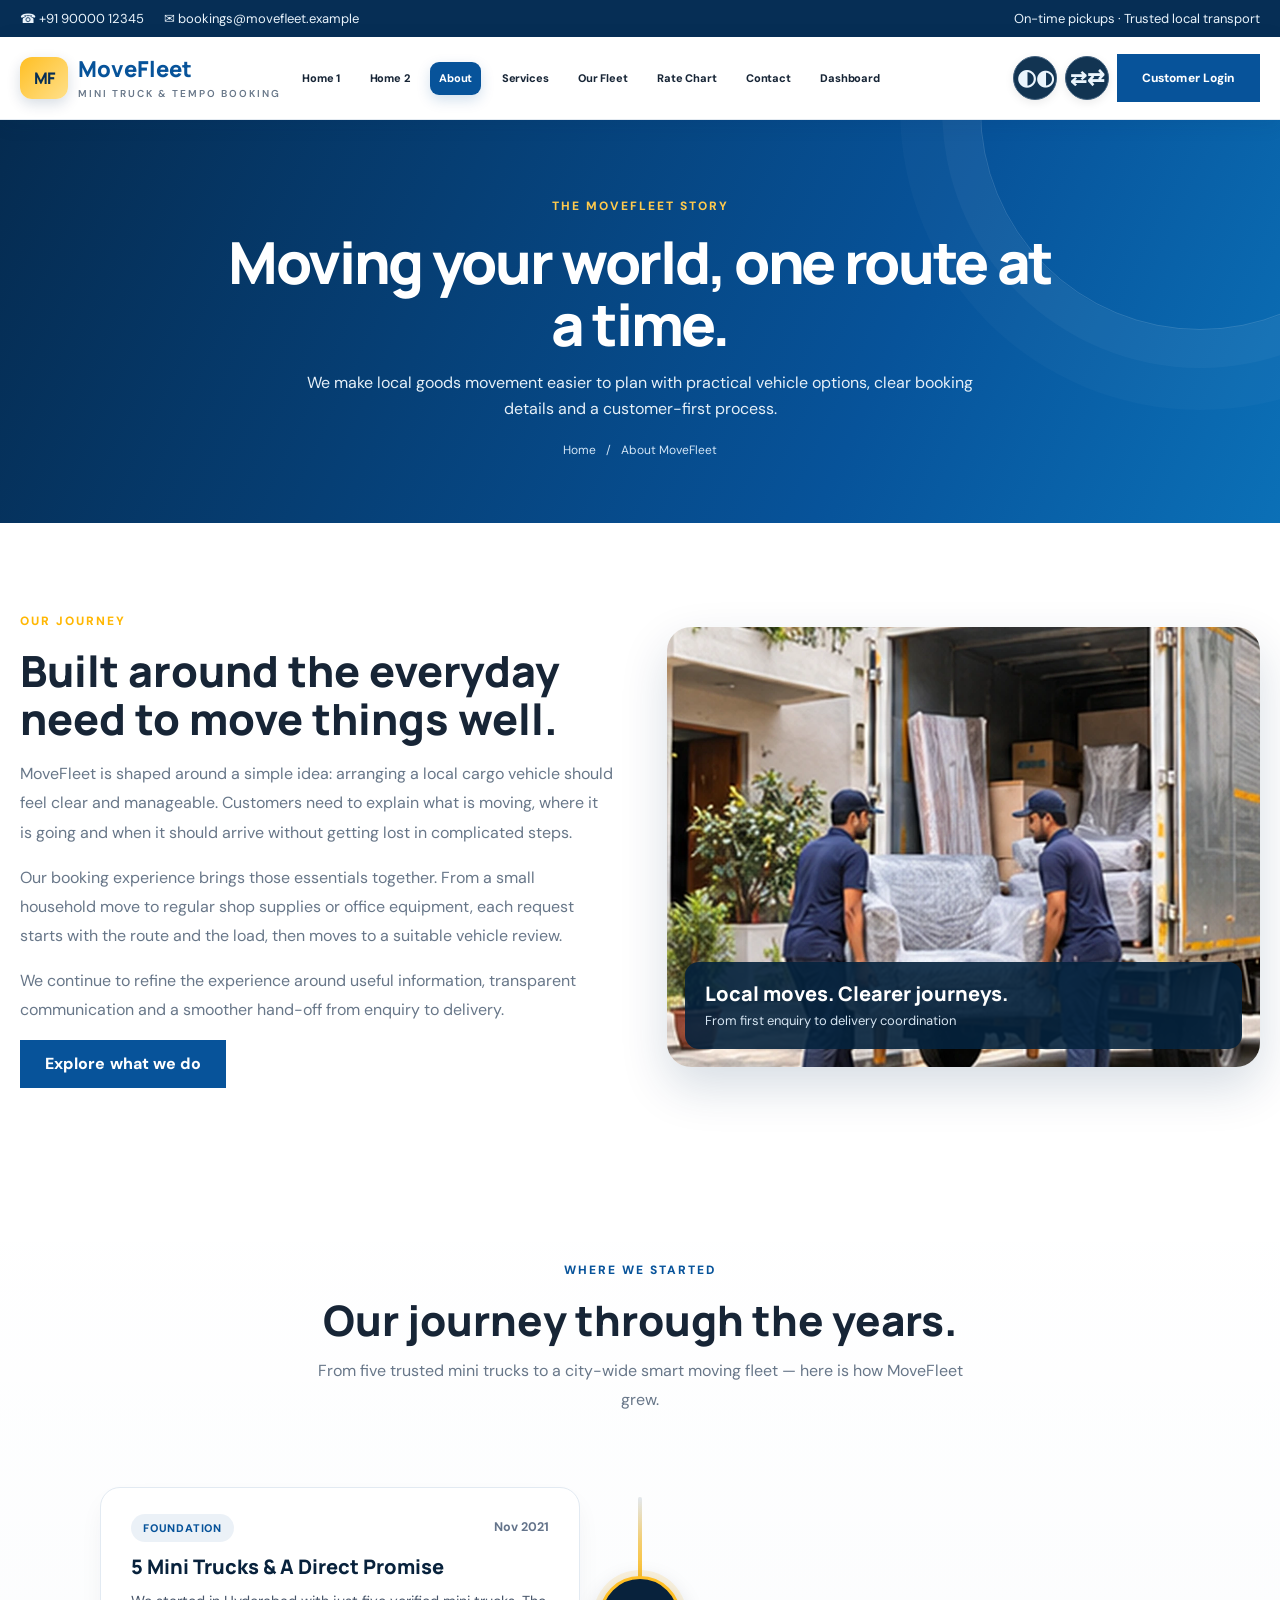
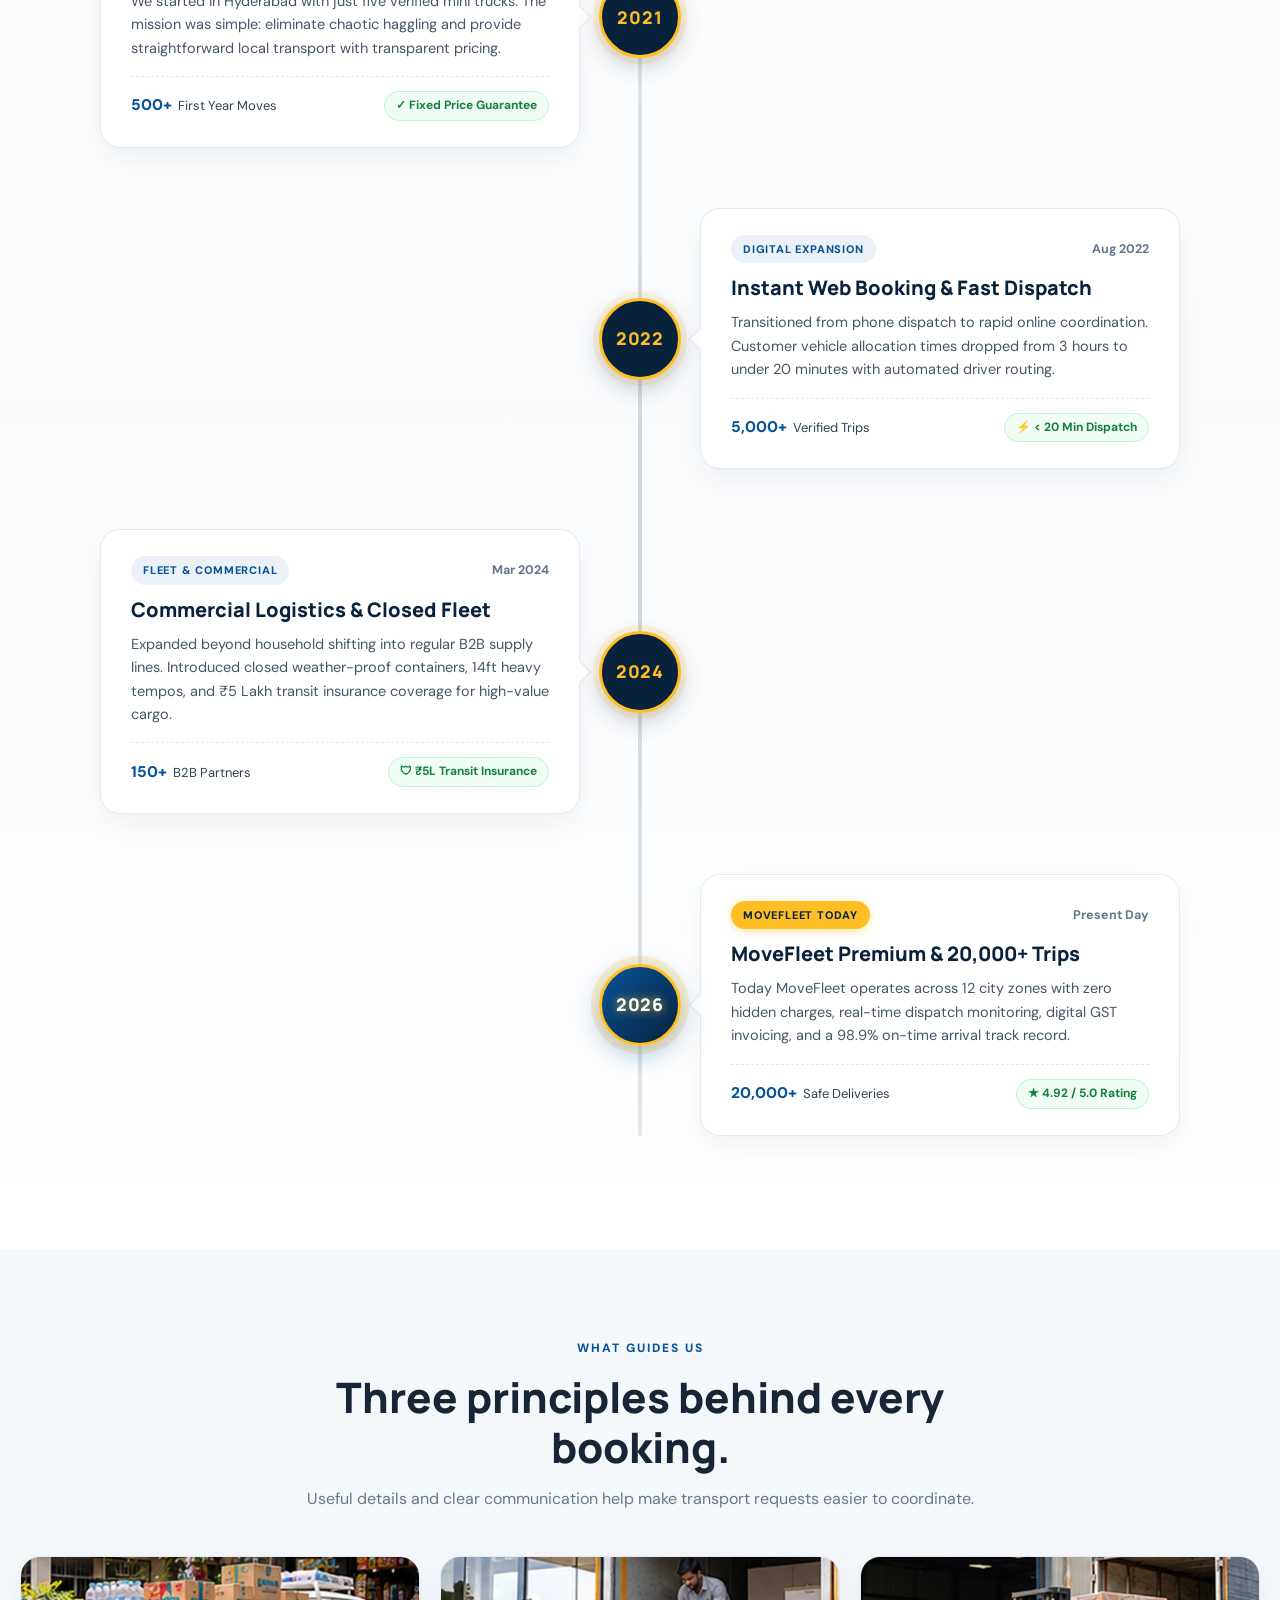
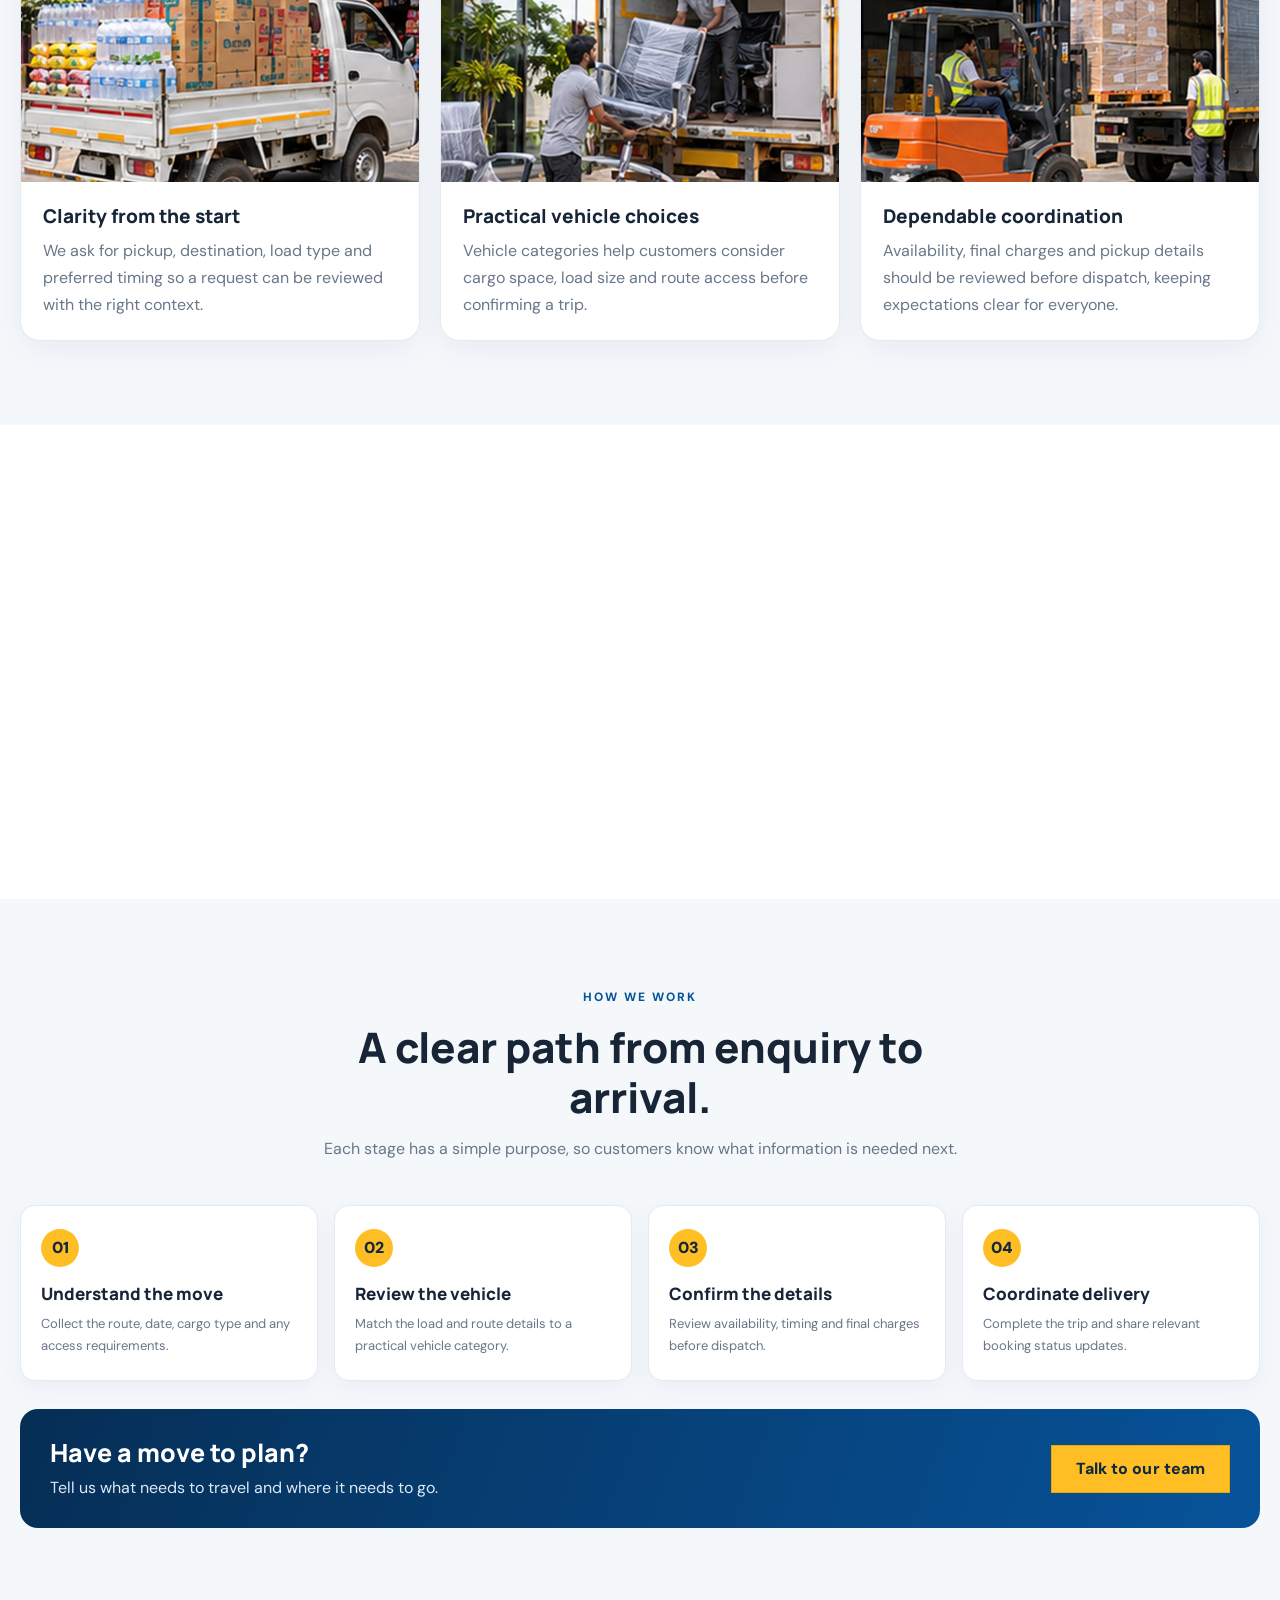
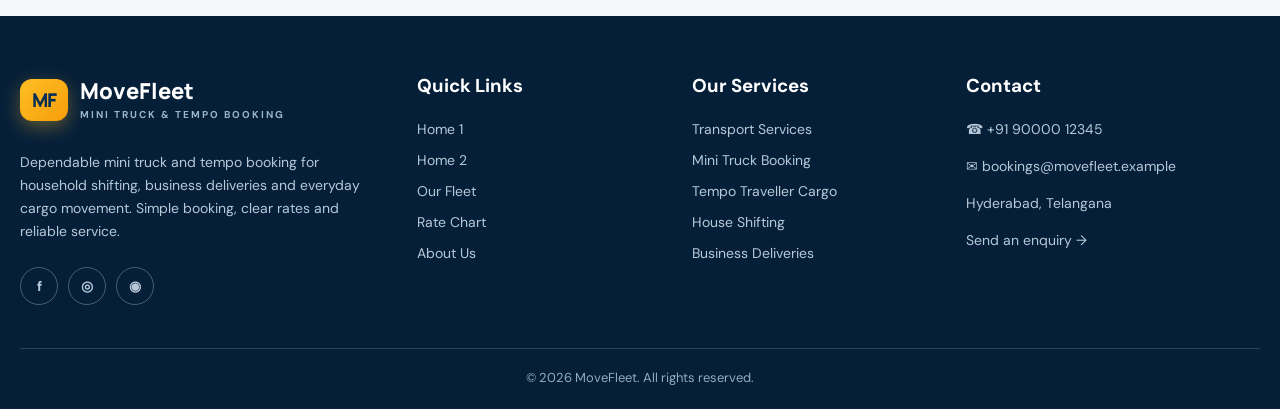
==== commit 502e9b05: "Fix theme and RTL icons touching login form on mobile, unify theme and RTL circular icons across all" ====
--- a/about.html
+++ b/about.html
@@ -1,6 +1,6 @@
 <!DOCTYPE html>
 
-<html lang="en"><head><meta charset="utf-8"/><meta content="width=device-width,initial-scale=1" name="viewport"/><meta content="Learn about MoveFleet's approach to practical local mini truck and tempo booking." name="description"/><title>About MoveFleet | MoveFleet</title><link href="assets/img/favicon.png" rel="icon" type="image/png"/><link href="assets/css/style.css" rel="stylesheet"/></head><body><div class="topbar"><div class="container"><div><span>☎ +91 90000 12345</span><span>✉ bookings@movefleet.example</span></div><div>On-time pickups · Trusted local transport</div></div></div><header class="navbar"><div class="container navinner"><a class="brand" href="index.html"><span aria-hidden="true" class="brand-mark">MF</span><span>MoveFleet<small>MINI TRUCK &amp; TEMPO BOOKING</small></span></a><nav class="navlinks"><a href="index.html">Home 1</a><a href="home-2.html">Home 2</a><a href="about.html">About</a><a href="services.html">Services</a><a href="fleet.html">Our Fleet</a><a href="rates.html">Rate Chart</a><a href="contact.html">Contact</a><a href="dashboard.html">Dashboard</a></nav><div class="nav-actions"><button class="iconbtn theme-control" data-theme="" aria-label="Switch colour theme" title="Switch colour theme">◐</button><button class="iconbtn rtl-control" data-dir="" aria-label="Switch text direction" title="Switch text direction">↔</button><a class="btn btn-blue" href="login.html">Customer Login</a></div><button aria-expanded="false" aria-label="Open menu" class="hamb">☰</button></div><div class="mobile-menu"><a href="index.html">Home 1</a><a href="home-2.html">Home 2</a><a href="about.html">About</a><a href="services.html">Services</a><a href="fleet.html">Our Fleet</a><a href="rates.html">Rate Chart</a><a href="contact.html">Contact</a><a href="dashboard.html">Customer Dashboard</a><a href="login.html">Customer Login</a><div class="mobile-controls"><button class="btn btn-outline" data-theme="">Theme</button><button class="btn btn-outline" data-dir="">RTL / LTR</button></div></div></header><main>
+<html lang="en"><head><meta charset="utf-8"/><meta content="width=device-width,initial-scale=1" name="viewport"/><meta content="Learn about MoveFleet's approach to practical local mini truck and tempo booking." name="description"/><title>About MoveFleet | MoveFleet</title><link href="assets/img/favicon.png" rel="icon" type="image/png"/><link href="assets/css/style.css" rel="stylesheet"/></head><body><div class="topbar"><div class="container"><div><span>☎ +91 90000 12345</span><span>✉ bookings@movefleet.example</span></div><div>On-time pickups · Trusted local transport</div></div></div><header class="navbar"><div class="container navinner"><a class="brand" href="index.html"><span aria-hidden="true" class="brand-mark">MF</span><span>MoveFleet<small>MINI TRUCK &amp; TEMPO BOOKING</small></span></a><nav class="navlinks"><a href="index.html">Home 1</a><a href="home-2.html">Home 2</a><a href="about.html">About</a><a href="services.html">Services</a><a href="fleet.html">Our Fleet</a><a href="rates.html">Rate Chart</a><a href="contact.html">Contact</a><a href="dashboard.html">Dashboard</a></nav><div class="nav-actions"><button class="iconbtn theme-control" data-theme="" aria-label="Switch colour theme" title="Switch colour theme">◐</button><button class="iconbtn rtl-control" data-dir="" aria-label="Switch text direction" title="Switch text direction">⇄</button><a class="btn btn-blue" href="login.html">Customer Login</a></div><button aria-expanded="false" aria-label="Open menu" class="hamb">☰</button></div><div class="mobile-menu"><a href="index.html">Home 1</a><a href="home-2.html">Home 2</a><a href="about.html">About</a><a href="services.html">Services</a><a href="fleet.html">Our Fleet</a><a href="rates.html">Rate Chart</a><a href="contact.html">Contact</a><a href="dashboard.html">Customer Dashboard</a><a href="login.html">Customer Login</a><div class="mobile-controls"><button class="iconbtn theme-control" data-theme="" aria-label="Switch colour theme" title="Switch colour theme">◐</button><button class="iconbtn rtl-control" data-dir="" aria-label="Switch text direction" title="Switch text direction">⇄</button></div></div></header><main>
 <section class="page-hero premium-page-hero about-hero">
  <div class="container reveal"><span class="eyebrow">THE MOVEFLEET STORY</span><h1>Moving your world, one route at a time.</h1><p>We make local goods movement easier to plan with practical vehicle options, clear booking details and a customer-first process.</p><div class="breadcrumb"><a href="index.html">Home</a><span>/</span><span>About MoveFleet</span></div></div>
 </section>
--- a/assets/css/style.css
+++ b/assets/css/style.css
@@ -450,11 +450,15 @@
 .nav-actions .iconbtn:focus-visible{outline:3px solid #ffbf24;outline-offset:3px}
 .nav-actions .btn{flex:0 0 auto;white-space:nowrap}
 body.dark .nav-actions .iconbtn{background:#24394d!important;color:#fff!important;border-color:#50677d!important}
-.nav-actions .theme-control{font-size:0!important}
-.nav-actions .theme-control:before{content:"◐";font-size:22px;line-height:1}
-.nav-actions .rtl-control{font-size:0!important}
-.nav-actions .rtl-control:before{content:"↔";font-size:20px;line-height:1}
-.mobile-controls .btn{min-width:116px;min-height:44px;justify-content:center}
+.theme-control{font-size:0!important}
+.theme-control:before{content:"◐"!important;font-size:22px!important;line-height:1!important}
+.rtl-control{font-size:0!important}
+.rtl-control:before{content:"⇄"!important;font-size:20px!important;line-height:1!important}
+.mobile-controls{display:flex!important;gap:12px!important;align-items:center!important;justify-content:center!important;margin-top:12px!important;padding-top:14px!important;border-top:1px solid var(--line)!important}
+.mobile-controls .iconbtn{width:42px!important;height:42px!important;min-width:42px!important;max-width:42px!important;min-height:42px!important;max-height:42px!important;flex:0 0 42px!important;border-radius:50%!important;aspect-ratio:1/1!important;display:inline-flex!important;align-items:center!important;justify-content:center!important;background:var(--surface)!important;border:1px solid var(--line)!important;color:var(--ink)!important;cursor:pointer!important;transition:transform .22s,background .22s,border-color .22s!important}
+.mobile-controls .iconbtn:hover{transform:translateY(-2px)!important;background:#07539a!important;color:#fff!important;border-color:#ffbf24!important}
+body.dark .mobile-controls .iconbtn{background:#24394d!important;color:#fff!important;border-color:#50677d!important}
+body.dark .mobile-controls .iconbtn:hover{background:#ffbf24!important;color:#08223c!important;border-color:#ffbf24!important}
 @media(min-width:1101px) and (max-width:1250px){
  .navinner{gap:12px}
  .navlinks{gap:10px;font-size:11.5px}
@@ -1067,12 +1071,168 @@
 @media(max-width:860px){.hiw-step:before{display:none!important}}
 
 /* 3D cube-flip CTA buttons */
-html body .btn-cube.btn-cube{padding:0!important;background:transparent!important;border-color:transparent!important;border-width:1px;perspective:700px;min-height:var(--cube-h);overflow:visible;filter:none}
-.btn-cube .cube3d{position:relative;display:block;transform-style:preserve-3d;transform:translateZ(calc(var(--cube-h)/-2));transition:transform .6s cubic-bezier(.3,.9,.3,1)}
-.btn-cube:hover .cube3d,.btn-cube:focus-visible .cube3d{transform:translateZ(calc(var(--cube-h)/-2)) rotateX(90deg)}
-.btn-cube .cube-face{display:flex;align-items:center;justify-content:center;gap:9px;height:var(--cube-h);padding:0 26px;border-radius:inherit;white-space:nowrap;backface-visibility:hidden;-webkit-backface-visibility:hidden;font-weight:800;box-sizing:border-box;border:1px solid var(--f-border)}
-.btn-cube .cube-front{position:relative;background:var(--f-bg);color:var(--f-color);transform:translateZ(calc(var(--cube-h)/2))}
-.btn-cube .cube-back{position:absolute;inset:0;background:var(--b-bg);color:var(--b-color);border-color:var(--b-bg);transform:rotateX(-90deg) translateZ(calc(var(--cube-h)/2));box-shadow:0 10px 24px rgba(0,0,0,.25)}
+html body .btn-cube,
+html body.dark .btn-cube,
+html body .btn.btn-cube,
+html body.dark .btn.btn-cube,
+html body a.btn.btn-cube,
+html body.dark a.btn.btn-cube,
+html body button.btn.btn-cube,
+html body.dark button.btn.btn-cube,
+html body .btn-outline.btn-cube,
+html body.dark .btn-outline.btn-cube,
+html body a.btn-outline.btn-cube,
+html body.dark a.btn-outline.btn-cube,
+html body .btn-primary.btn-cube,
+html body.dark .btn-primary.btn-cube,
+html body .btn-blue.btn-cube,
+html body.dark .btn-blue.btn-cube {
+  padding:0!important;
+  background:transparent!important;
+  border:0 none transparent!important;
+  border-width:0!important;
+  border-color:transparent!important;
+  outline:none!important;
+  box-shadow:none!important;
+  filter:none!important;
+  perspective:700px;
+  min-height:var(--cube-h,46px);
+  overflow:visible;
+}
+.btn-cube .cube3d{
+  position:relative;
+  display:block;
+  transform-style:preserve-3d;
+  transform:translateZ(calc(var(--cube-h,46px)/-2));
+  transition:transform .6s cubic-bezier(.3,.9,.3,1);
+}
+.btn-cube:hover .cube3d,
+.btn-cube:focus-visible .cube3d{
+  transform:translateZ(calc(var(--cube-h,46px)/-2)) rotateX(90deg);
+}
+.btn-cube .cube-face{
+  display:flex;
+  align-items:center;
+  justify-content:center;
+  gap:9px;
+  height:var(--cube-h,46px);
+  padding:0 24px;
+  border-radius:inherit;
+  white-space:nowrap;
+  backface-visibility:hidden;
+  -webkit-backface-visibility:hidden;
+  font-weight:800;
+  box-sizing:border-box!important;
+}
+.btn-cube .cube-front{
+  position:relative;
+  transform:translateZ(calc(var(--cube-h,46px)/2));
+}
+.btn-cube .cube-back{
+  position:absolute;
+  inset:0;
+  transform:rotateX(-90deg) translateZ(calc(var(--cube-h,46px)/2));
+  box-shadow:0 10px 24px rgba(0,0,0,.25);
+}
+
+/* Primary cube faces */
+.btn-primary.btn-cube .cube-front,
+.btn-primary .cube-front{
+  background:#ffbf24!important;
+  color:#10283e!important;
+  border:1px solid #e5a900!important;
+}
+.btn-primary.btn-cube .cube-back,
+.btn-primary .cube-back{
+  background:#062e55!important;
+  color:#ffffff!important;
+  border:1px solid #062e55!important;
+}
+body.dark .btn-primary.btn-cube .cube-front,
+body.dark .btn-primary .cube-front{
+  background:#ffbf24!important;
+  color:#10283e!important;
+  border:1px solid #e5a900!important;
+}
+body.dark .btn-primary.btn-cube .cube-back,
+body.dark .btn-primary .cube-back{
+  background:#062e55!important;
+  color:#ffffff!important;
+  border:1px solid #062e55!important;
+}
+
+/* Outline cube faces - single clean border, dark theme reactive */
+.btn-outline.btn-cube .cube-front,
+.btn-outline .cube-front{
+  background:#ffffff!important;
+  color:#07539a!important;
+  border:1px solid #07539a!important;
+}
+.btn-outline.btn-cube .cube-back,
+.btn-outline .cube-back{
+  background:#07539a!important;
+  color:#ffffff!important;
+  border:1px solid #07539a!important;
+}
+body.dark .btn-outline.btn-cube .cube-front,
+body.dark .btn-outline .cube-front{
+  background:#203449!important;
+  color:#f4f8fc!important;
+  border:1px solid #8eb8dc!important;
+}
+body.dark .btn-outline.btn-cube .cube-back,
+body.dark .btn-outline .cube-back{
+  background:#ffbf24!important;
+  color:#10283e!important;
+  border:1px solid #e5a900!important;
+}
+
+/* Blue cube faces */
+.btn-blue.btn-cube .cube-front,
+.btn-blue .cube-front{
+  background:#07539a!important;
+  color:#ffffff!important;
+  border:1px solid #07539a!important;
+}
+.btn-blue.btn-cube .cube-back,
+.btn-blue .cube-back{
+  background:#ffbf24!important;
+  color:#10283e!important;
+  border:1px solid #e5a900!important;
+}
+body.dark .btn-blue.btn-cube .cube-front,
+body.dark .btn-blue .cube-front{
+  background:#176bb0!important;
+  color:#ffffff!important;
+  border:1px solid #176bb0!important;
+}
+body.dark .btn-blue.btn-cube .cube-back,
+body.dark .btn-blue .cube-back{
+  background:#ffbf24!important;
+  color:#10283e!important;
+  border:1px solid #e5a900!important;
+}
+
+/* Full-width block CTA rotating buttons */
+.btn-block.btn-cube,
+.btn-cube.btn-block{
+  width:100%!important;
+  display:block!important;
+}
+.btn-block.btn-cube .cube3d,
+.btn-cube.btn-block .cube3d{
+  width:100%!important;
+  display:block!important;
+}
+.btn-block.btn-cube .cube-face,
+.btn-cube.btn-block .cube-face{
+  width:100%!important;
+  max-width:100%!important;
+  box-sizing:border-box!important;
+  justify-content:center!important;
+  text-align:center!important;
+}
+
 .btn-cube:hover{transform:none!important}
 @media(prefers-reduced-motion:reduce){.btn-cube .cube3d{transition:none}}
 
@@ -2925,6 +3085,33 @@
 .hub-cta-row{
   display:flex;
   gap:10px;
+  width:100%;
+}
+.hub-cta-row .btn{
+  flex:1;
+  min-height:44px;
+  display:flex;
+  justify-content:center;
+  align-items:center;
+  text-align:center;
+  box-sizing:border-box;
+}
+.hub-cta-row .btn.btn-cube,
+.hub-cta-row .btn-cube{
+  display:block!important;
+  flex:1;
+  width:100%;
+}
+.hub-cta-row .btn-cube .cube3d{
+  width:100%!important;
+}
+.hub-cta-row .btn-cube .cube-face{
+  width:100%!important;
+  box-sizing:border-box!important;
+  justify-content:center!important;
+  text-align:center!important;
+  padding:0 12px!important;
+  font-size:13px!important;
 }
 .btn-sm{
   padding:10px 18px;
@@ -2949,9 +3136,42 @@
   }
   .map-floating-hub-card{
     max-width:100%;
+    padding:20px 18px;
   }
   .contact-social-buttons{
     grid-template-columns:1fr;
+  }
+}
+
+@media(max-width:640px){
+  .map-floating-hub-card{
+    padding:20px 16px!important;
+  }
+  .hub-cta-row{
+    flex-direction:column!important;
+    gap:10px!important;
+    width:100%!important;
+  }
+  .hub-cta-row .btn{
+    width:100%!important;
+    flex:none!important;
+    display:flex!important;
+    justify-content:center!important;
+    align-items:center!important;
+    text-align:center!important;
+    min-height:44px!important;
+  }
+  .hub-cta-row .btn.btn-cube,
+  .hub-cta-row .btn-cube{
+    width:100%!important;
+    display:block!important;
+  }
+  .hub-cta-row .btn-cube .cube3d,
+  .hub-cta-row .btn-cube .cube-face{
+    width:100%!important;
+    box-sizing:border-box!important;
+    justify-content:center!important;
+    text-align:center!important;
   }
 }
 
@@ -3255,7 +3475,7 @@
 }
 .dash-nav-actions .rtl-control:before,
 .dash-navbar .rtl-control:before{
-  content:"↔"!important;
+  content:"⇄"!important;
   font-size:18px!important;
   line-height:1!important;
 }
@@ -3551,26 +3771,45 @@
   color: #08223c !important;
   border-color: #ffbf24 !important;
 }
-@media(max-width:600px){
+@media(max-width:640px){
+  .auth-page {
+    min-height: 100vh;
+    display: flex !important;
+    flex-direction: column !important;
+    align-items: center !important;
+    justify-content: flex-start !important;
+    padding: 20px 16px 36px !important;
+    box-sizing: border-box !important;
+  }
   .auth-tools {
-    top: 14px !important;
-    right: 14px !important;
-    gap: 8px !important;
+    position: static !important;
+    width: 100% !important;
+    max-width: 430px !important;
+    display: flex !important;
+    justify-content: flex-end !important;
+    align-items: center !important;
+    margin: 0 auto 16px !important;
+    gap: 10px !important;
+    z-index: 10 !important;
   }
   body[dir="rtl"] .auth-tools,
   html[dir="rtl"] .auth-tools {
-    left: 14px !important;
+    justify-content: flex-start !important;
+    left: auto !important;
     right: auto !important;
   }
   .auth-tools .iconbtn {
-    width: 38px !important;
-    height: 38px !important;
-    min-width: 38px !important;
-    max-width: 38px !important;
-    min-height: 38px !important;
-    max-height: 38px !important;
-    flex: 0 0 38px !important;
-    font-size: 16px !important;
+    width: 42px !important;
+    height: 42px !important;
+    min-width: 42px !important;
+    max-width: 42px !important;
+    min-height: 42px !important;
+    max-height: 42px !important;
+    flex: 0 0 42px !important;
+    font-size: 18px !important;
+  }
+  .auth-card {
+    margin-top: 0 !important;
   }
 }
 .auth-card {
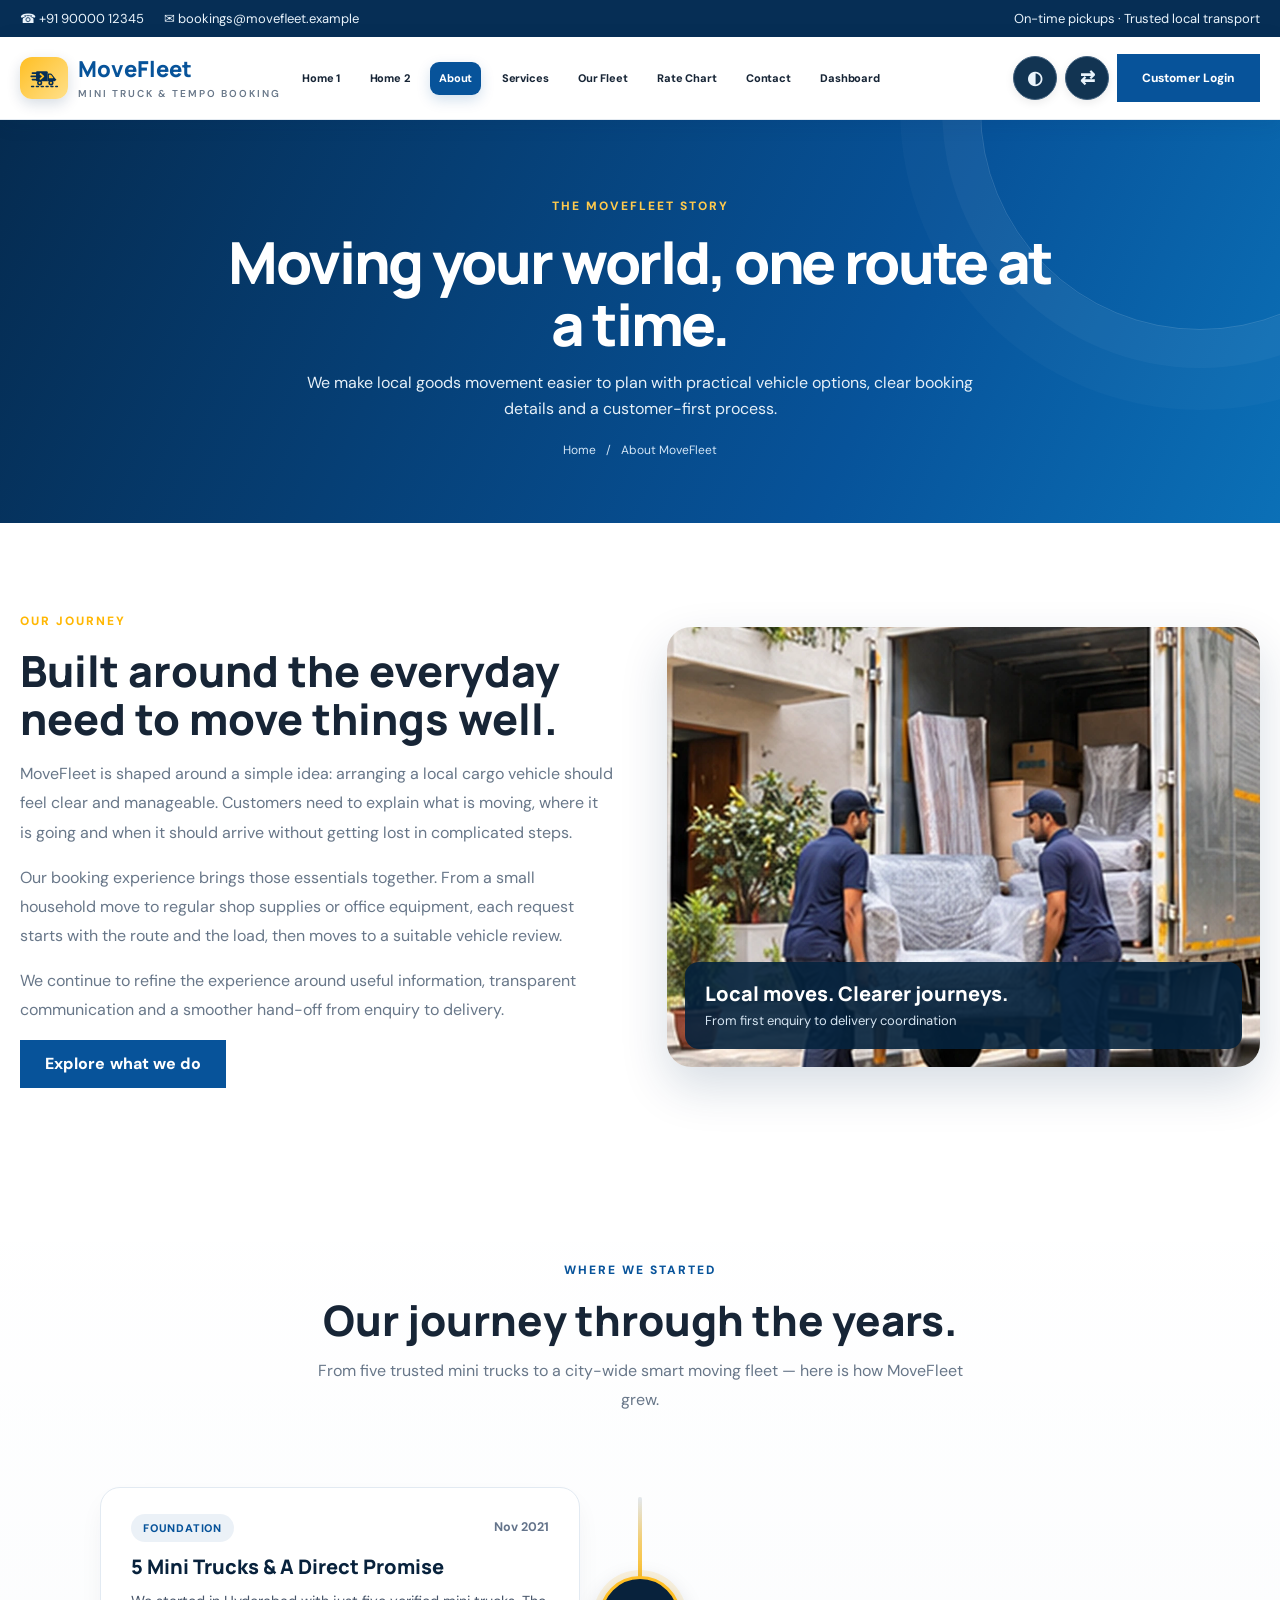
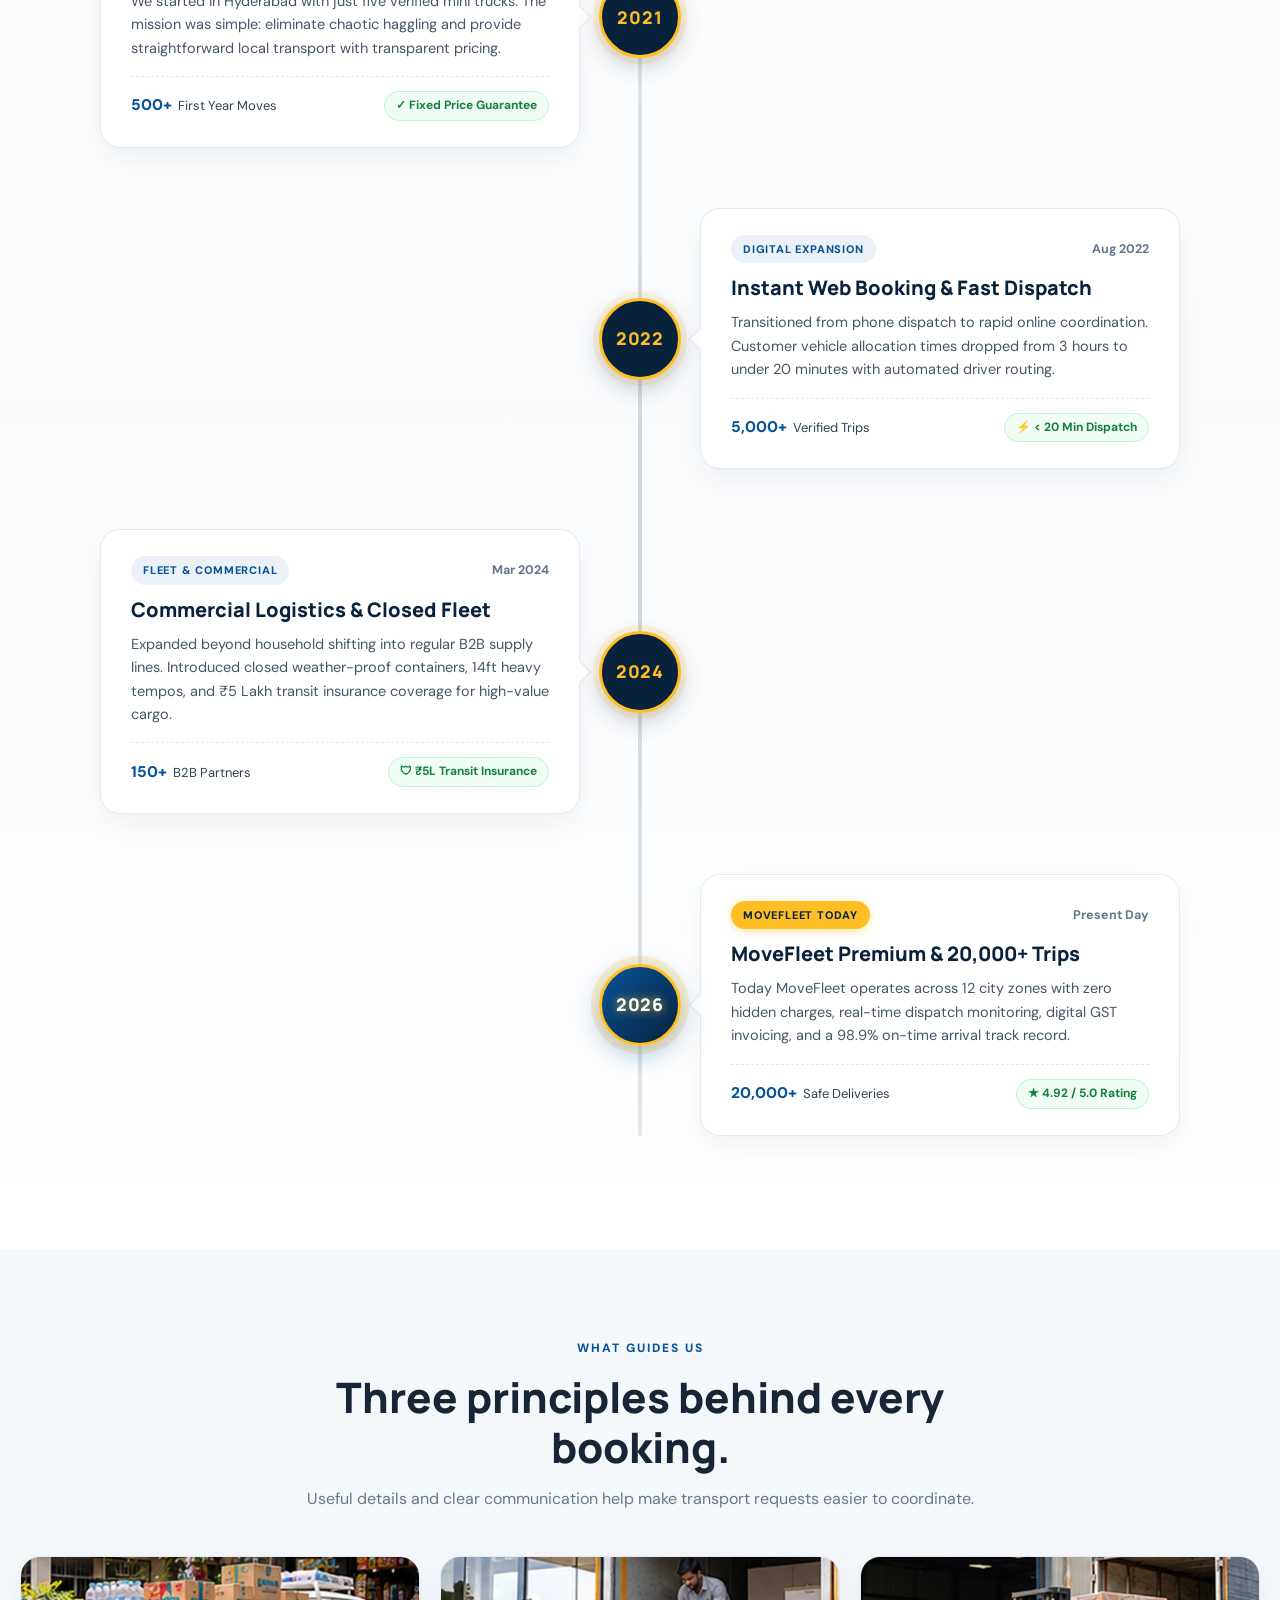
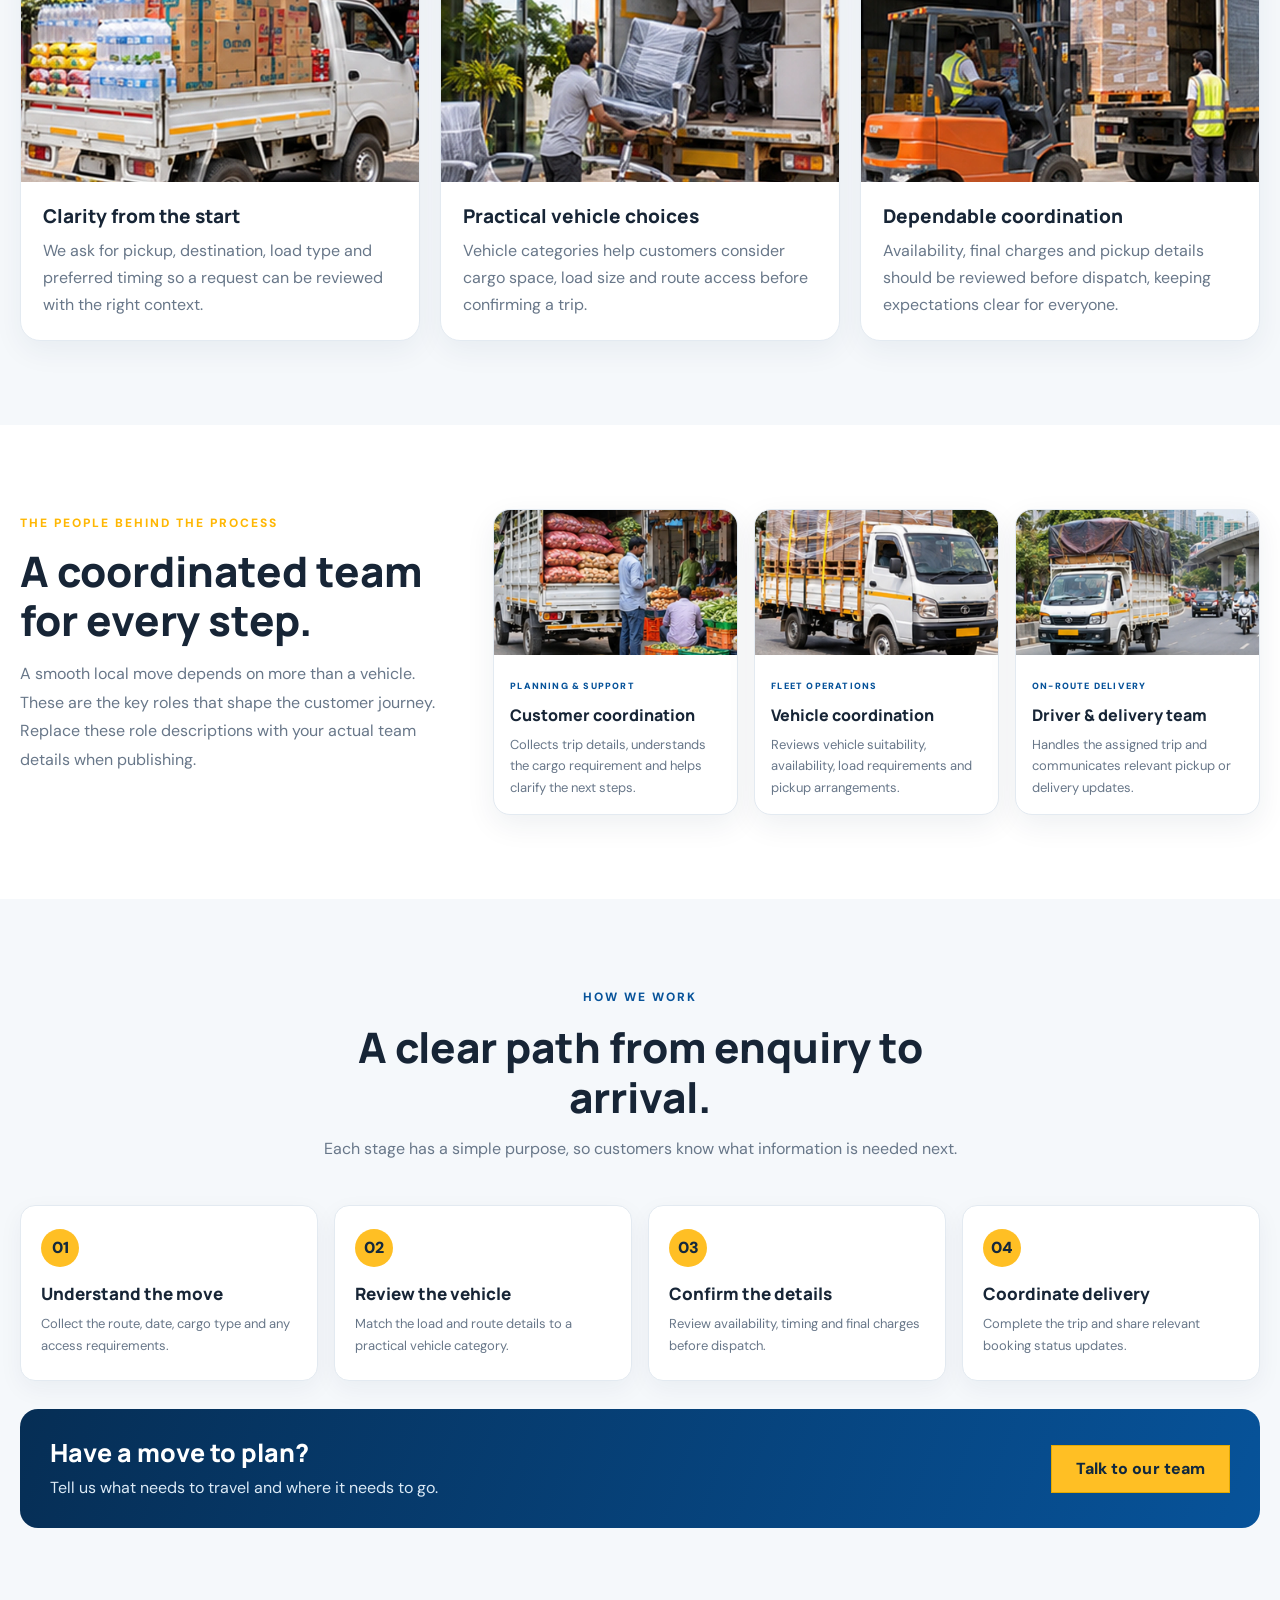
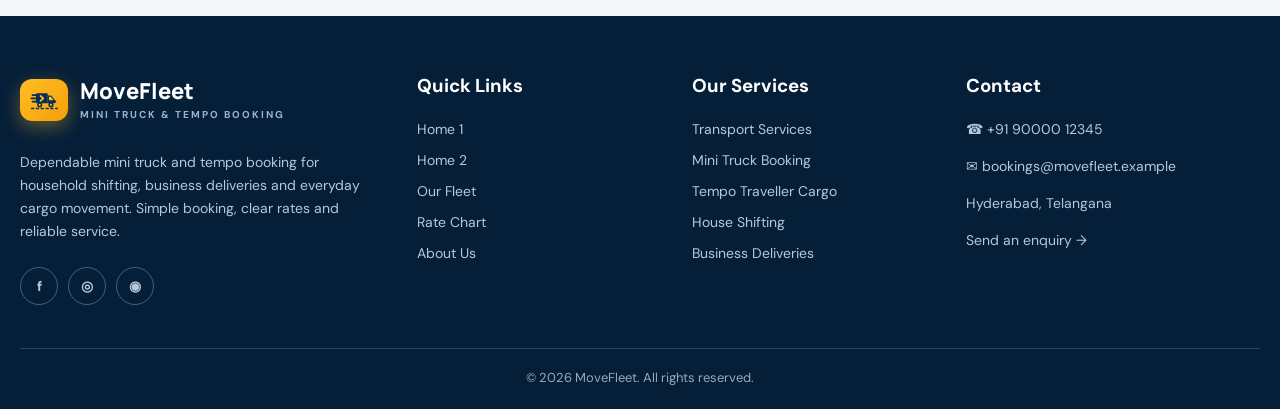
==== commit 2867da06: "Replace initials 'MF' with custom vector fleet logo across all pages" ====
--- a/about.html
+++ b/about.html
@@ -1,6 +1,6 @@
 <!DOCTYPE html>
 
-<html lang="en"><head><meta charset="utf-8"/><meta content="width=device-width,initial-scale=1" name="viewport"/><meta content="Learn about MoveFleet's approach to practical local mini truck and tempo booking." name="description"/><title>About MoveFleet | MoveFleet</title><link href="assets/img/favicon.png" rel="icon" type="image/png"/><link href="assets/css/style.css" rel="stylesheet"/></head><body><div class="topbar"><div class="container"><div><span>☎ +91 90000 12345</span><span>✉ bookings@movefleet.example</span></div><div>On-time pickups · Trusted local transport</div></div></div><header class="navbar"><div class="container navinner"><a class="brand" href="index.html"><span aria-hidden="true" class="brand-mark">MF</span><span>MoveFleet<small>MINI TRUCK &amp; TEMPO BOOKING</small></span></a><nav class="navlinks"><a href="index.html">Home 1</a><a href="home-2.html">Home 2</a><a href="about.html">About</a><a href="services.html">Services</a><a href="fleet.html">Our Fleet</a><a href="rates.html">Rate Chart</a><a href="contact.html">Contact</a><a href="dashboard.html">Dashboard</a></nav><div class="nav-actions"><button class="iconbtn theme-control" data-theme="" aria-label="Switch colour theme" title="Switch colour theme">◐</button><button class="iconbtn rtl-control" data-dir="" aria-label="Switch text direction" title="Switch text direction">⇄</button><a class="btn btn-blue" href="login.html">Customer Login</a></div><button aria-expanded="false" aria-label="Open menu" class="hamb">☰</button></div><div class="mobile-menu"><a href="index.html">Home 1</a><a href="home-2.html">Home 2</a><a href="about.html">About</a><a href="services.html">Services</a><a href="fleet.html">Our Fleet</a><a href="rates.html">Rate Chart</a><a href="contact.html">Contact</a><a href="dashboard.html">Customer Dashboard</a><a href="login.html">Customer Login</a><div class="mobile-controls"><button class="iconbtn theme-control" data-theme="" aria-label="Switch colour theme" title="Switch colour theme">◐</button><button class="iconbtn rtl-control" data-dir="" aria-label="Switch text direction" title="Switch text direction">⇄</button></div></div></header><main>
+<html lang="en"><head><meta charset="utf-8"/><meta content="width=device-width,initial-scale=1" name="viewport"/><meta content="Learn about MoveFleet's approach to practical local mini truck and tempo booking." name="description"/><title>About MoveFleet | MoveFleet</title><link href="assets/img/favicon.png" rel="icon" type="image/png"/><link href="assets/css/style.css" rel="stylesheet"/></head><body><div class="topbar"><div class="container"><div><span>☎ +91 90000 12345</span><span>✉ bookings@movefleet.example</span></div><div>On-time pickups · Trusted local transport</div></div></div><header class="navbar"><div class="container navinner"><a class="brand" href="index.html"><span aria-hidden="true" class="brand-mark"><svg xmlns="http://www.w3.org/2000/svg" viewBox="0 0 36 32" fill="none" class="brand-logo-svg" aria-hidden="true"><path d="M3 10h4.5M1.5 14h6.5M3 18h4.5" stroke="#062e55" stroke-width="2" stroke-linecap="round"/><path d="M9.5 7.5h11a1.5 1.5 0 0 1 1.5 1.5v11H8.5a1 1 0 0 1-1-1v-10a1.5 1.5 0 0 1 1.5-1.5z" fill="#062e55"/><path d="M13 11l3.5 3-3.5 3" stroke="#ffbf24" stroke-width="2.2" stroke-linecap="round" stroke-linejoin="round"/><path d="M22 10.5h3.6a2 2 0 0 1 1.6.8l3.6 4.6a1.5 1.5 0 0 1 .6 1.1v2a1 1 0 0 1-1 1H22v-9.5z" fill="#062e55"/><path d="M23.5 12h2a1 1 0 0 1 .8.4l2.4 3.1a.5.5 0 0 1-.4.8H23.5v-4.3z" fill="#ffbf24"/><circle cx="31.5" cy="18" r="1.1" fill="#062e55"/><circle cx="12" cy="22" r="3.2" fill="#062e55"/><circle cx="12" cy="22" r="1.3" fill="#ffbf24"/><circle cx="26" cy="22" r="3.2" fill="#062e55"/><circle cx="26" cy="22" r="1.3" fill="#ffbf24"/><path d="M2 26.5h32" stroke="#062e55" stroke-width="1.8" stroke-linecap="round" stroke-dasharray="2.5 3.5"/></svg></span><span>MoveFleet<small>MINI TRUCK &amp; TEMPO BOOKING</small></span></a><nav class="navlinks"><a href="index.html">Home 1</a><a href="home-2.html">Home 2</a><a href="about.html">About</a><a href="services.html">Services</a><a href="fleet.html">Our Fleet</a><a href="rates.html">Rate Chart</a><a href="contact.html">Contact</a><a href="dashboard.html">Dashboard</a></nav><div class="nav-actions"><button class="iconbtn theme-control" data-theme="" aria-label="Switch colour theme" title="Switch colour theme">◐</button><button class="iconbtn rtl-control" data-dir="" aria-label="Switch text direction" title="Switch text direction">⇄</button><a class="btn btn-blue" href="login.html">Customer Login</a></div><button aria-expanded="false" aria-label="Open menu" class="hamb">☰</button></div><div class="mobile-menu"><a href="index.html">Home 1</a><a href="home-2.html">Home 2</a><a href="about.html">About</a><a href="services.html">Services</a><a href="fleet.html">Our Fleet</a><a href="rates.html">Rate Chart</a><a href="contact.html">Contact</a><a href="dashboard.html">Customer Dashboard</a><a href="login.html">Customer Login</a><div class="mobile-controls"><button class="iconbtn theme-control" data-theme="" aria-label="Switch colour theme" title="Switch colour theme">◐</button><button class="iconbtn rtl-control" data-dir="" aria-label="Switch text direction" title="Switch text direction">⇄</button></div></div></header><main>
 <section class="page-hero premium-page-hero about-hero">
  <div class="container reveal"><span class="eyebrow">THE MOVEFLEET STORY</span><h1>Moving your world, one route at a time.</h1><p>We make local goods movement easier to plan with practical vehicle options, clear booking details and a customer-first process.</p><div class="breadcrumb"><a href="index.html">Home</a><span>/</span><span>About MoveFleet</span></div></div>
 </section>
@@ -153,4 +153,4 @@
   <div class="about-bottom-cta reveal"><div><h2>Have a move to plan?</h2><p>Tell us what needs to travel and where it needs to go.</p></div><a class="btn btn-primary" href="contact.html">Talk to our team</a></div>
  </div>
 </section>
-</main><footer class="footer"><div class="container"><div class="footer-grid"><div><a class="brand footer-brand" href="index.html"><span aria-hidden="true" class="brand-mark">MF</span><span>MoveFleet<small>MINI TRUCK &amp; TEMPO BOOKING</small></span></a><p>Dependable mini truck and tempo booking for household shifting, business deliveries and everyday cargo movement. Simple booking, clear rates and reliable service.</p><div class="socials"><a aria-label="Facebook" href="#">f</a><a aria-label="Instagram" href="#">◎</a><a aria-label="WhatsApp" href="#">◉</a></div></div><div><h3>Quick Links</h3><a href="index.html">Home 1</a><a href="home-2.html">Home 2</a><a href="fleet.html">Our Fleet</a><a href="rates.html">Rate Chart</a><a href="about.html">About Us</a></div><div><h3>Our Services</h3><a href="services.html">Transport Services</a><a href="fleet.html">Mini Truck Booking</a><a href="fleet.html">Tempo Traveller Cargo</a><a href="fleet.html">House Shifting</a><a href="fleet.html">Business Deliveries</a></div><div><h3>Contact</h3><p>☎ +91 90000 12345</p><p>✉ bookings@movefleet.example</p><p>Hyderabad, Telangana</p><a href="contact.html">Send an enquiry →</a></div></div><div class="copyright">© 2026 MoveFleet. All rights reserved.</div></div></footer><script src="assets/js/app.js"></script></body></html>+</main><footer class="footer"><div class="container"><div class="footer-grid"><div><a class="brand footer-brand" href="index.html"><span aria-hidden="true" class="brand-mark"><svg xmlns="http://www.w3.org/2000/svg" viewBox="0 0 36 32" fill="none" class="brand-logo-svg" aria-hidden="true"><path d="M3 10h4.5M1.5 14h6.5M3 18h4.5" stroke="#062e55" stroke-width="2" stroke-linecap="round"/><path d="M9.5 7.5h11a1.5 1.5 0 0 1 1.5 1.5v11H8.5a1 1 0 0 1-1-1v-10a1.5 1.5 0 0 1 1.5-1.5z" fill="#062e55"/><path d="M13 11l3.5 3-3.5 3" stroke="#ffbf24" stroke-width="2.2" stroke-linecap="round" stroke-linejoin="round"/><path d="M22 10.5h3.6a2 2 0 0 1 1.6.8l3.6 4.6a1.5 1.5 0 0 1 .6 1.1v2a1 1 0 0 1-1 1H22v-9.5z" fill="#062e55"/><path d="M23.5 12h2a1 1 0 0 1 .8.4l2.4 3.1a.5.5 0 0 1-.4.8H23.5v-4.3z" fill="#ffbf24"/><circle cx="31.5" cy="18" r="1.1" fill="#062e55"/><circle cx="12" cy="22" r="3.2" fill="#062e55"/><circle cx="12" cy="22" r="1.3" fill="#ffbf24"/><circle cx="26" cy="22" r="3.2" fill="#062e55"/><circle cx="26" cy="22" r="1.3" fill="#ffbf24"/><path d="M2 26.5h32" stroke="#062e55" stroke-width="1.8" stroke-linecap="round" stroke-dasharray="2.5 3.5"/></svg></span><span>MoveFleet<small>MINI TRUCK &amp; TEMPO BOOKING</small></span></a><p>Dependable mini truck and tempo booking for household shifting, business deliveries and everyday cargo movement. Simple booking, clear rates and reliable service.</p><div class="socials"><a aria-label="Facebook" href="#">f</a><a aria-label="Instagram" href="#">◎</a><a aria-label="WhatsApp" href="#">◉</a></div></div><div><h3>Quick Links</h3><a href="index.html">Home 1</a><a href="home-2.html">Home 2</a><a href="fleet.html">Our Fleet</a><a href="rates.html">Rate Chart</a><a href="about.html">About Us</a></div><div><h3>Our Services</h3><a href="services.html">Transport Services</a><a href="fleet.html">Mini Truck Booking</a><a href="fleet.html">Tempo Traveller Cargo</a><a href="fleet.html">House Shifting</a><a href="fleet.html">Business Deliveries</a></div><div><h3>Contact</h3><p>☎ +91 90000 12345</p><p>✉ bookings@movefleet.example</p><p>Hyderabad, Telangana</p><a href="contact.html">Send an enquiry →</a></div></div><div class="copyright">© 2026 MoveFleet. All rights reserved.</div></div></footer><script src="assets/js/app.js"></script></body></html>
--- a/assets/css/style.css
+++ b/assets/css/style.css
@@ -335,8 +335,115 @@
 body.dark .social-login button{background:#203449;color:#f2f6fa;border-color:#415a70}
 body.dark .or{color:#b4c3d1}
 body.dark .or:before,body.dark .or:after{background:#415a70}
-.auth-submit{color:#fff!important;background:#07539a!important}
-body.dark .auth-submit{background:#ffbf24!important;color:#10283e!important}
+/* Auth Card Submit CTA Button - Guaranteed full width matching text boxes */
+button.auth-submit,
+.btn.auth-submit,
+.auth-card .auth-submit,
+.auth-page .auth-submit {
+  width: 100% !important;
+  max-width: 100% !important;
+  display: flex !important;
+  align-items: center !important;
+  justify-content: center !important;
+  min-height: 48px !important;
+  height: 48px !important;
+  border-radius: 10px !important;
+  font-family: 'Manrope', 'DM Sans', sans-serif !important;
+  font-size: 15.5px !important;
+  font-weight: 800 !important;
+  letter-spacing: 0.3px !important;
+  line-height: 1 !important;
+  cursor: pointer !important;
+  box-sizing: border-box !important;
+  padding: 14px 20px !important;
+  text-align: center !important;
+  background: #07539a !important;
+  color: #ffffff !important;
+  border: 1px solid #07539a !important;
+  margin-top: 14px !important;
+  margin-bottom: 6px !important;
+  box-shadow: 0 4px 14px rgba(7, 83, 154, 0.25) !important;
+  opacity: 1 !important;
+  visibility: visible !important;
+}
+
+body.dark button.auth-submit,
+body.dark .btn.auth-submit,
+.auth-page.dark button.auth-submit,
+.auth-page.dark .btn.auth-submit,
+body.dark .auth-card .auth-submit,
+.auth-page.dark .auth-card .auth-submit {
+  background: #ffbf24 !important;
+  color: #08223c !important;
+  border: 1px solid #e5a900 !important;
+  box-shadow: 0 4px 18px rgba(255, 191, 36, 0.35) !important;
+  opacity: 1 !important;
+  visibility: visible !important;
+}
+
+button.auth-submit:hover,
+.btn.auth-submit:hover {
+  transform: translateY(-2px) !important;
+  filter: brightness(1.06) !important;
+}
+
+body.dark button.auth-submit:hover,
+.auth-page.dark button.auth-submit:hover {
+  background: #ffd05b !important;
+  box-shadow: 0 8px 24px rgba(255, 191, 36, 0.45) !important;
+}
+
+/* Fallback if .btn-cube is ever active */
+.btn-cube.auth-submit,
+.auth-card .btn-cube.auth-submit {
+  width: 100% !important;
+  display: block !important;
+  padding: 0 !important;
+  background: transparent !important;
+  border: 0 !important;
+  box-shadow: none !important;
+}
+.btn-cube.auth-submit .cube3d,
+.auth-card .btn-cube.auth-submit .cube3d {
+  width: 100% !important;
+  display: block !important;
+}
+.btn-cube.auth-submit .cube-face,
+.auth-card .btn-cube.auth-submit .cube-face {
+  width: 100% !important;
+  max-width: 100% !important;
+  box-sizing: border-box !important;
+  justify-content: center !important;
+  text-align: center !important;
+  border-radius: 10px !important;
+  font-family: 'Manrope', 'DM Sans', sans-serif !important;
+  font-weight: 800 !important;
+  font-size: 15.5px !important;
+}
+.btn-cube.auth-submit .cube-front,
+.auth-card .btn-cube.auth-submit .cube-front {
+  background: #07539a !important;
+  color: #ffffff !important;
+  border: 1px solid #07539a !important;
+}
+.btn-cube.auth-submit .cube-back,
+.auth-card .btn-cube.auth-submit .cube-back {
+  background: #ffbf24 !important;
+  color: #08223c !important;
+  border: 1px solid #e5a900 !important;
+}
+body.dark .btn-cube.auth-submit .cube-front,
+.auth-page.dark .btn-cube.auth-submit .cube-front {
+  background: #ffbf24 !important;
+  color: #08223c !important;
+  border: 1px solid #e5a900 !important;
+}
+body.dark .btn-cube.auth-submit .cube-back,
+.auth-page.dark .btn-cube.auth-submit .cube-back {
+  background: #07539a !important;
+  color: #ffffff !important;
+  border: 1px solid #07539a !important;
+}
 
 body[dir=rtl] .dashboard{direction:rtl;grid-template-columns:264px minmax(0,1fr)}
 body[dir=rtl] .side-link,body[dir=rtl] .side-bottom button{text-align:right}
@@ -450,10 +557,8 @@
 .nav-actions .iconbtn:focus-visible{outline:3px solid #ffbf24;outline-offset:3px}
 .nav-actions .btn{flex:0 0 auto;white-space:nowrap}
 body.dark .nav-actions .iconbtn{background:#24394d!important;color:#fff!important;border-color:#50677d!important}
-.theme-control{font-size:0!important}
-.theme-control:before{content:"◐"!important;font-size:22px!important;line-height:1!important}
-.rtl-control{font-size:0!important}
-.rtl-control:before{content:"⇄"!important;font-size:20px!important;line-height:1!important}
+.theme-control:before,.rtl-control:before,.nav-actions .theme-control:before,.nav-actions .rtl-control:before,.dash-nav-actions .theme-control:before,.dash-nav-actions .rtl-control:before,.dash-navbar .theme-control:before,.dash-navbar .rtl-control:before{display:none!important;content:none!important}
+.iconbtn.theme-control,.iconbtn.rtl-control,.nav-actions .iconbtn,.dash-nav-actions .iconbtn,.mobile-controls .iconbtn,.auth-tools .iconbtn{display:inline-flex!important;align-items:center!important;justify-content:center!important;text-align:center!important;font-size:18px!important;line-height:1!important}
 .mobile-controls{display:flex!important;gap:12px!important;align-items:center!important;justify-content:center!important;margin-top:12px!important;padding-top:14px!important;border-top:1px solid var(--line)!important}
 .mobile-controls .iconbtn{width:42px!important;height:42px!important;min-width:42px!important;max-width:42px!important;min-height:42px!important;max-height:42px!important;flex:0 0 42px!important;border-radius:50%!important;aspect-ratio:1/1!important;display:inline-flex!important;align-items:center!important;justify-content:center!important;background:var(--surface)!important;border:1px solid var(--line)!important;color:var(--ink)!important;cursor:pointer!important;transition:transform .22s,background .22s,border-color .22s!important}
 .mobile-controls .iconbtn:hover{transform:translateY(-2px)!important;background:#07539a!important;color:#fff!important;border-color:#ffbf24!important}
@@ -1213,6 +1318,144 @@
   border:1px solid #e5a900!important;
 }
 
+/* 1. Hero Buttons (Home 1) */
+.hero-btn-primary.btn-cube .cube-front,
+.hero-btn-primary .cube-front {
+  background: #ffbf24 !important;
+  color: #062e55 !important;
+  border: 1px solid #e5a900 !important;
+  box-shadow: 0 8px 22px rgba(255, 191, 36, 0.32) !important;
+}
+.hero-btn-primary.btn-cube .cube-back,
+.hero-btn-primary .cube-back {
+  background: #062e55 !important;
+  color: #ffffff !important;
+  border: 1px solid #062e55 !important;
+}
+
+.hero-btn-outline.btn-cube .cube-front,
+.hero-btn-outline .cube-front {
+  background: rgba(6, 46, 85, 0.35) !important;
+  color: #ffffff !important;
+  border: 2px solid rgba(255, 255, 255, 0.85) !important;
+  backdrop-filter: blur(4px) !important;
+}
+.hero-btn-outline.btn-cube .cube-back,
+.hero-btn-outline .cube-back {
+  background: #ffbf24 !important;
+  color: #062e55 !important;
+  border: 2px solid #e5a900 !important;
+}
+
+/* 2. Home 2 Buttons */
+.home2-btn-primary.btn-cube .cube-front,
+.home2-btn-primary .cube-front {
+  background: #ffbf24 !important;
+  color: #08223c !important;
+  border: 1px solid #e5a900 !important;
+  box-shadow: 0 8px 20px rgba(255, 191, 36, 0.32) !important;
+}
+.home2-btn-primary.btn-cube .cube-back,
+.home2-btn-primary .cube-back {
+  background: #062e55 !important;
+  color: #ffffff !important;
+  border: 1px solid #062e55 !important;
+}
+
+.home2-btn-secondary.btn-cube .cube-front,
+.home2-btn-secondary .cube-front {
+  background: #ffffff !important;
+  color: #08223c !important;
+  border: 2px solid #08223c !important;
+  box-shadow: 0 6px 16px rgba(0, 0, 0, 0.08) !important;
+}
+.home2-btn-secondary.btn-cube .cube-back,
+.home2-btn-secondary .cube-back {
+  background: #062e55 !important;
+  color: #ffffff !important;
+  border: 2px solid #062e55 !important;
+}
+body.dark .home2-btn-secondary.btn-cube .cube-front,
+body.dark .home2-btn-secondary .cube-front {
+  background: #0f2840 !important;
+  color: #ffffff !important;
+  border-color: rgba(255, 255, 255, 0.7) !important;
+}
+body.dark .home2-btn-secondary.btn-cube .cube-back,
+body.dark .home2-btn-secondary .cube-back {
+  background: #ffbf24 !important;
+  color: #08223c !important;
+  border-color: #e5a900 !important;
+}
+
+/* 3. Auth Submit CTA (Login & Signup) - 3D Rotate Style & 100% full width matching text boxes */
+.auth-submit.btn-cube,
+.auth-card .auth-submit.btn-cube,
+.auth-page .auth-submit.btn-cube {
+  width: 100% !important;
+  max-width: 100% !important;
+  display: block !important;
+  margin-top: 14px !important;
+  margin-bottom: 6px !important;
+  box-sizing: border-box !important;
+  padding: 0 !important;
+  background: transparent !important;
+  border: 0 !important;
+  cursor: pointer !important;
+}
+.auth-submit.btn-cube .cube3d,
+.auth-card .auth-submit.btn-cube .cube3d,
+.auth-page .auth-submit.btn-cube .cube3d {
+  width: 100% !important;
+  display: block !important;
+}
+.auth-submit.btn-cube .cube-face,
+.auth-card .auth-submit.btn-cube .cube-face,
+.auth-page .auth-submit.btn-cube .cube-face {
+  width: 100% !important;
+  max-width: 100% !important;
+  box-sizing: border-box !important;
+  justify-content: center !important;
+  text-align: center !important;
+  border-radius: 10px !important;
+  font-family: 'Manrope', 'DM Sans', sans-serif !important;
+  font-weight: 800 !important;
+  font-size: 15.5px !important;
+  padding: 0 20px !important;
+}
+.auth-submit.btn-cube .cube-front,
+.auth-card .auth-submit.btn-cube .cube-front,
+.auth-page .auth-submit.btn-cube .cube-front {
+  background: #07539a !important;
+  color: #ffffff !important;
+  border: 1px solid #07539a !important;
+  box-shadow: 0 4px 14px rgba(7, 83, 154, 0.25) !important;
+}
+.auth-submit.btn-cube .cube-back,
+.auth-card .auth-submit.btn-cube .cube-back,
+.auth-page .auth-submit.btn-cube .cube-back {
+  background: #ffbf24 !important;
+  color: #08223c !important;
+  border: 1px solid #e5a900 !important;
+}
+body.dark .auth-submit.btn-cube .cube-front,
+.auth-page.dark .auth-submit.btn-cube .cube-front,
+body.dark .auth-card .auth-submit.btn-cube .cube-front,
+.auth-page.dark .auth-card .auth-submit.btn-cube .cube-front {
+  background: #ffbf24 !important;
+  color: #08223c !important;
+  border: 1px solid #e5a900 !important;
+  box-shadow: 0 4px 18px rgba(255, 191, 36, 0.35) !important;
+}
+body.dark .auth-submit.btn-cube .cube-back,
+.auth-page.dark .auth-submit.btn-cube .cube-back,
+body.dark .auth-card .auth-submit.btn-cube .cube-back,
+.auth-page.dark .auth-card .auth-submit.btn-cube .cube-back {
+  background: #07539a !important;
+  color: #ffffff !important;
+  border: 1px solid #07539a !important;
+}
+
 /* Full-width block CTA rotating buttons */
 .btn-block.btn-cube,
 .btn-cube.btn-block{
@@ -3442,7 +3685,8 @@
   color:#eaf4fc!important;
   background:#123452!important;
   border:1px solid #42617e!important;
-  font-size:0!important;
+  font-size:20px!important;
+  font-weight:700!important;
   line-height:1!important;
   box-shadow:0 3px 10px rgba(0,0,0,.08)!important;
   transition:transform .25s,background .25s,border-color .25s!important;
@@ -3468,16 +3712,11 @@
 }
 
 .dash-nav-actions .theme-control:before,
-.dash-navbar .theme-control:before{
-  content:"◐"!important;
-  font-size:20px!important;
-  line-height:1!important;
-}
+.dash-navbar .theme-control:before,
 .dash-nav-actions .rtl-control:before,
 .dash-navbar .rtl-control:before{
-  content:"⇄"!important;
-  font-size:18px!important;
-  line-height:1!important;
+  display:none!important;
+  content:none!important;
 }
 
 @media(max-width:600px){
@@ -3500,11 +3739,12 @@
   .dash-nav-actions .rtl-control{
     display:inline-flex!important;
   }
-  .dash-nav-actions .theme-control:before{
-    font-size:17px!important;
-  }
-  .dash-nav-actions .rtl-control:before{
-    font-size:15px!important;
+  .dash-nav-actions .theme-control,
+  .dash-nav-actions .rtl-control{
+    font-size:16px!important;
+    display:inline-flex!important;
+    align-items:center!important;
+    justify-content:center!important;
   }
 }
 
@@ -4214,3 +4454,108 @@
     font-size: 17px !important;
   }
 }
+
+/* ==========================================================================
+   Calendar Picker Icon — White in Dark Theme across entire site
+   ========================================================================== */
+body.dark input[type="date"]::-webkit-calendar-picker-indicator,
+body.dark input[type="datetime-local"]::-webkit-calendar-picker-indicator,
+body.dark input[type="time"]::-webkit-calendar-picker-indicator,
+body.dark input[type="month"]::-webkit-calendar-picker-indicator,
+html.dark input[type="date"]::-webkit-calendar-picker-indicator,
+html.dark input[type="datetime-local"]::-webkit-calendar-picker-indicator,
+html.dark input[type="time"]::-webkit-calendar-picker-indicator,
+html.dark input[type="month"]::-webkit-calendar-picker-indicator,
+.dark input[type="date"]::-webkit-calendar-picker-indicator,
+.dark input[type="datetime-local"]::-webkit-calendar-picker-indicator,
+.dark input[type="time"]::-webkit-calendar-picker-indicator,
+.dark input[type="month"]::-webkit-calendar-picker-indicator,
+[data-theme="dark"] input[type="date"]::-webkit-calendar-picker-indicator,
+[data-theme="dark"] input[type="datetime-local"]::-webkit-calendar-picker-indicator,
+[data-theme="dark"] input[type="time"]::-webkit-calendar-picker-indicator,
+[data-theme="dark"] input[type="month"]::-webkit-calendar-picker-indicator,
+.auth-page.dark input[type="date"]::-webkit-calendar-picker-indicator,
+body.dark .field input[type="date"]::-webkit-calendar-picker-indicator,
+body.dark .booking-box input[type="date"]::-webkit-calendar-picker-indicator {
+  filter: invert(1) brightness(100%) !important;
+  -webkit-filter: invert(1) brightness(100%) !important;
+  cursor: pointer !important;
+  opacity: 1 !important;
+}
+
+body.dark input[type="date"]::-webkit-calendar-picker-indicator:hover,
+body.dark input[type="datetime-local"]::-webkit-calendar-picker-indicator:hover,
+body.dark input[type="time"]::-webkit-calendar-picker-indicator:hover,
+body.dark input[type="month"]::-webkit-calendar-picker-indicator:hover,
+html.dark input[type="date"]::-webkit-calendar-picker-indicator:hover,
+html.dark input[type="datetime-local"]::-webkit-calendar-picker-indicator:hover,
+html.dark input[type="time"]::-webkit-calendar-picker-indicator:hover,
+html.dark input[type="month"]::-webkit-calendar-picker-indicator:hover,
+.dark input[type="date"]::-webkit-calendar-picker-indicator:hover,
+.dark input[type="datetime-local"]::-webkit-calendar-picker-indicator:hover,
+.dark input[type="time"]::-webkit-calendar-picker-indicator:hover,
+.dark input[type="month"]::-webkit-calendar-picker-indicator:hover,
+[data-theme="dark"] input[type="date"]::-webkit-calendar-picker-indicator:hover,
+[data-theme="dark"] input[type="datetime-local"]::-webkit-calendar-picker-indicator:hover,
+[data-theme="dark"] input[type="time"]::-webkit-calendar-picker-indicator:hover,
+[data-theme="dark"] input[type="month"]::-webkit-calendar-picker-indicator:hover,
+body.dark .field input[type="date"]::-webkit-calendar-picker-indicator:hover,
+body.dark .booking-box input[type="date"]::-webkit-calendar-picker-indicator:hover {
+  filter: invert(1) brightness(125%) !important;
+  -webkit-filter: invert(1) brightness(125%) !important;
+  opacity: 1 !important;
+}
+
+@supports (-moz-appearance: none) {
+  body.dark input[type="date"],
+  body.dark input[type="datetime-local"],
+  body.dark input[type="time"],
+  body.dark input[type="month"],
+  html.dark input[type="date"],
+  html.dark input[type="datetime-local"],
+  html.dark input[type="time"],
+  html.dark input[type="month"],
+  .dark input[type="date"],
+  .dark input[type="datetime-local"],
+  .dark input[type="time"],
+  .dark input[type="month"],
+  [data-theme="dark"] input[type="date"],
+  [data-theme="dark"] input[type="datetime-local"],
+  [data-theme="dark"] input[type="time"],
+  [data-theme="dark"] input[type="month"] {
+    color-scheme: dark !important;
+  }
+}
+
+/* ==========================================================================
+   MoveFleet Unique Brand Logo Graphic
+   ========================================================================== */
+.brand-mark,
+.side-brand-mark,
+.footer-brand .brand-mark {
+  display: grid !important;
+  place-items: center !important;
+}
+
+.brand-logo-svg {
+  width: 29px !important;
+  height: 26px !important;
+  display: block !important;
+  flex: none !important;
+  transition: transform .28s cubic-bezier(.34,1.56,.64,1) !important;
+}
+
+.brand:hover .brand-logo-svg,
+.side-brand:hover .brand-logo-svg,
+.footer-brand:hover .brand-logo-svg {
+  transform: scale(1.08) translateX(1px);
+}
+
+@media(max-width: 560px) {
+  .brand-logo-svg {
+    width: 24px !important;
+    height: 22px !important;
+  }
+}
+
+
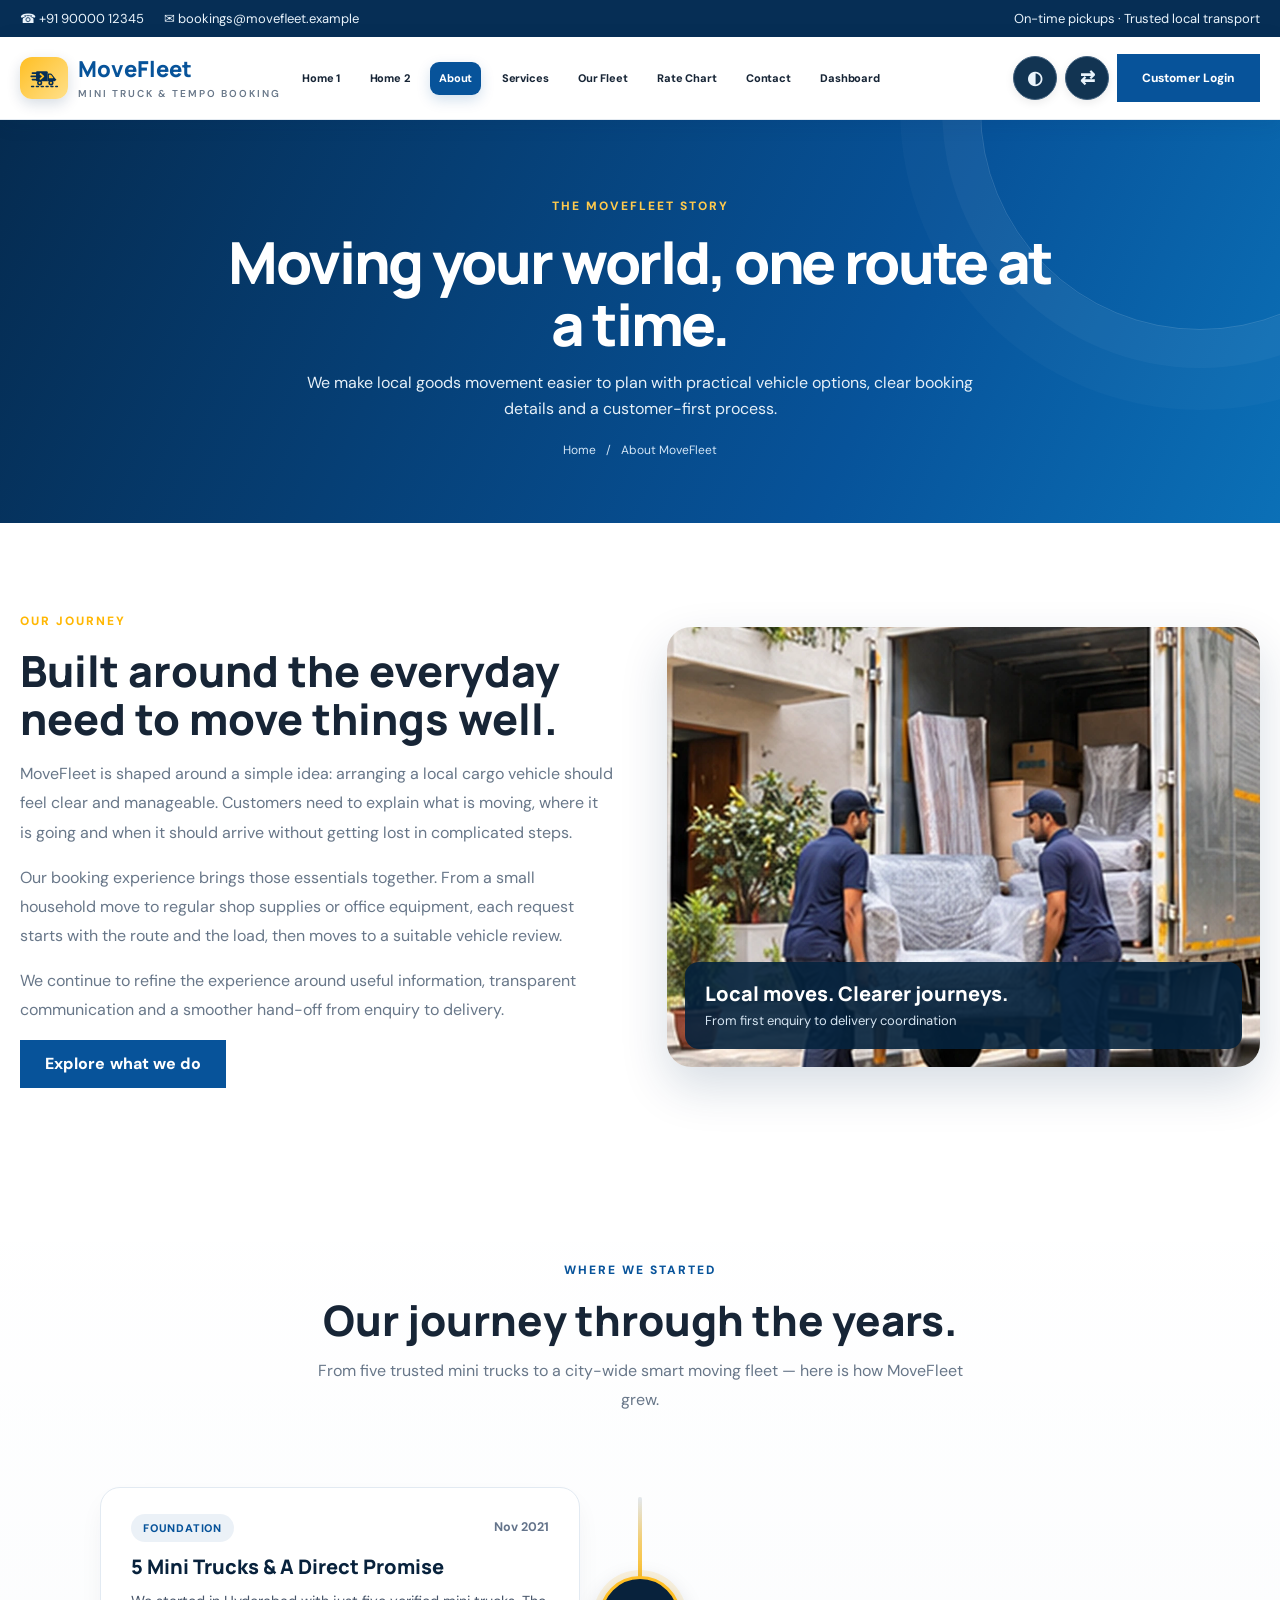
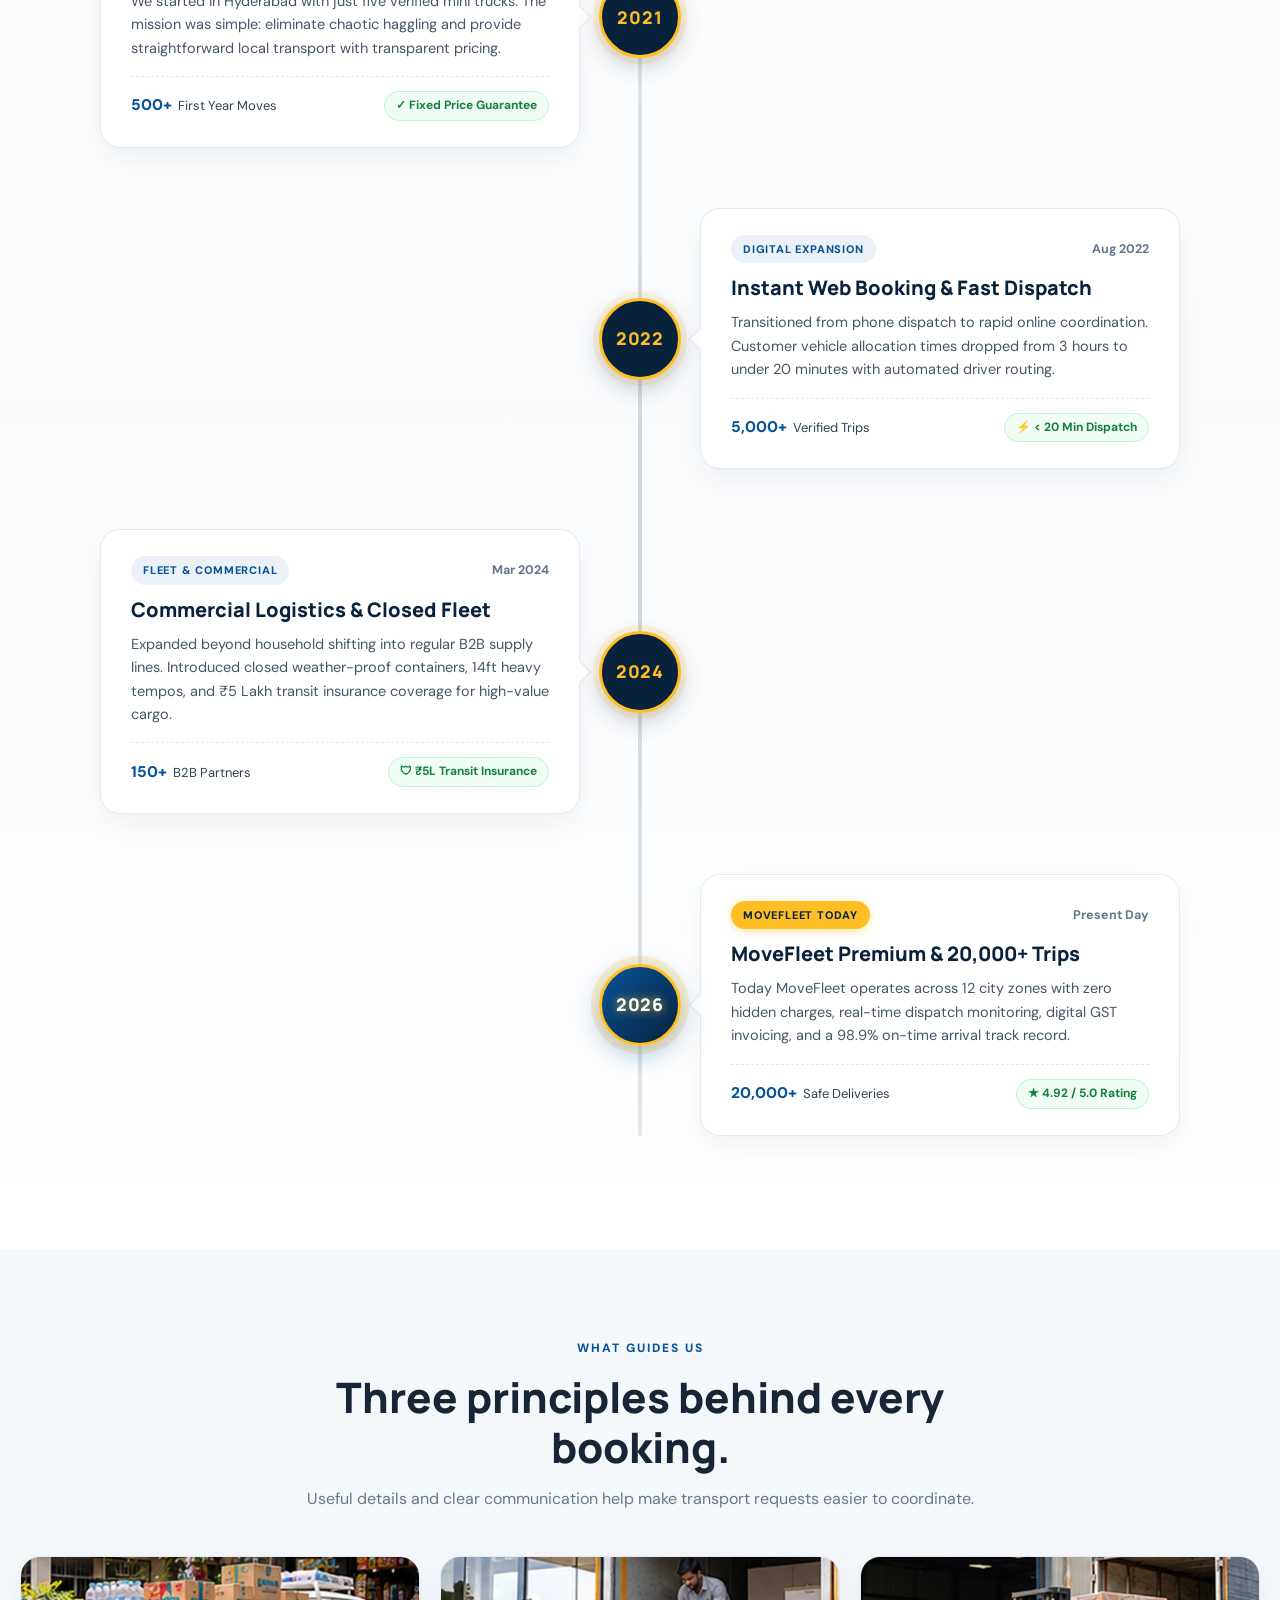
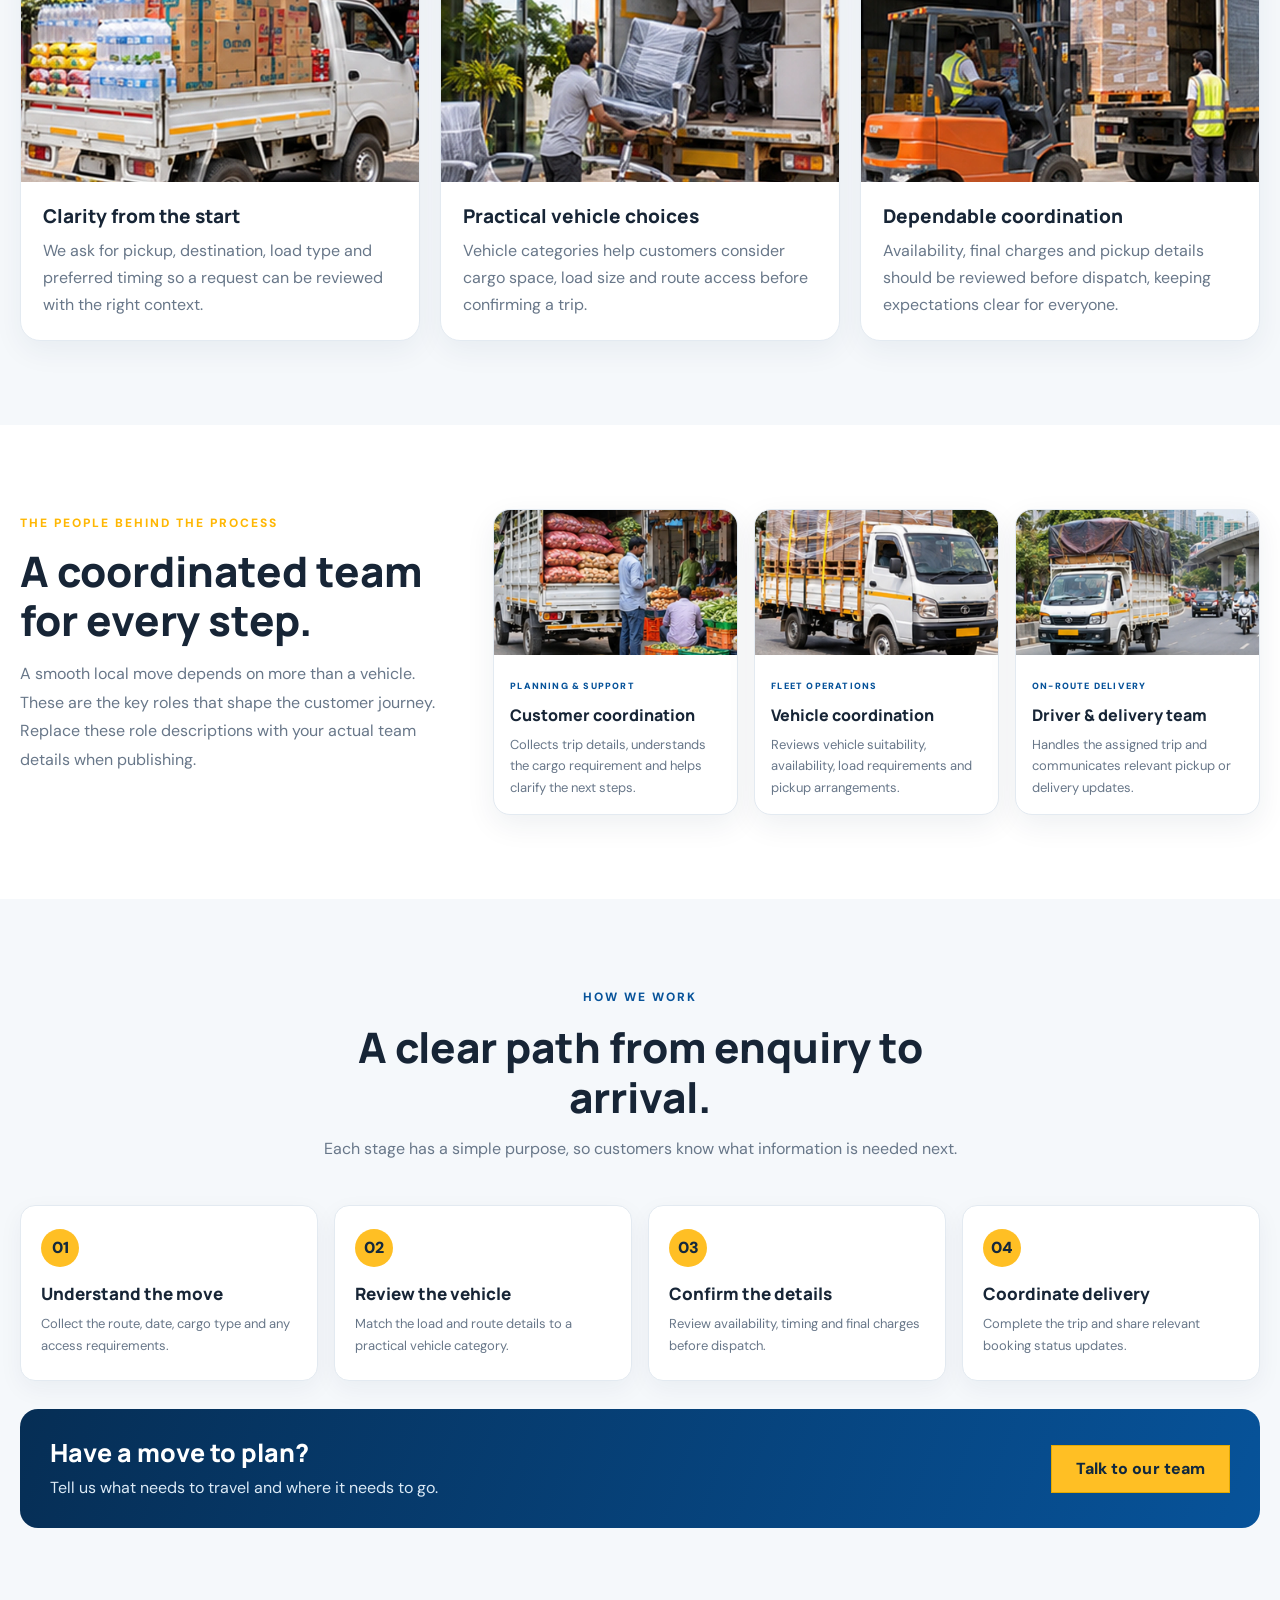
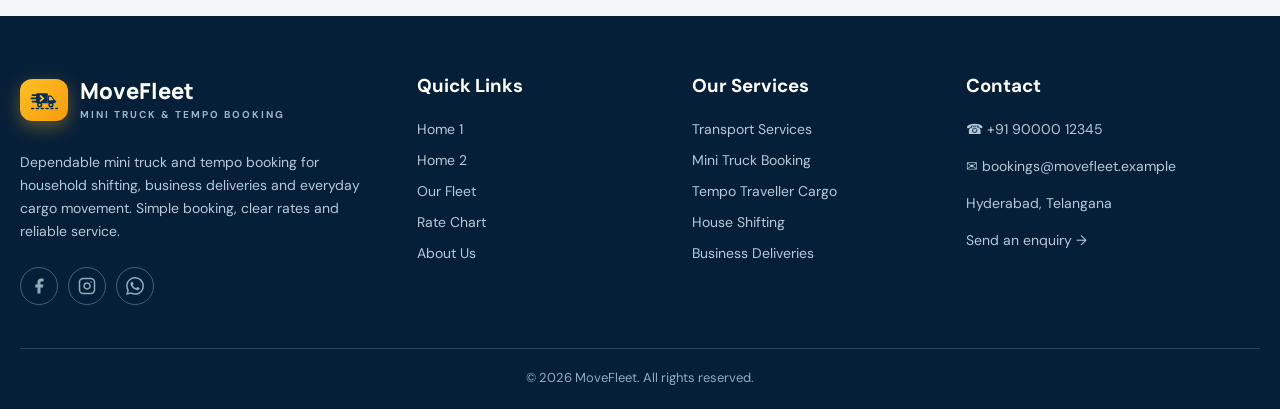
==== commit e9b186c6: "Replace footer text social icons with clean SVG icons for Facebook, Instagram, and WhatsApp" ====
--- a/about.html
+++ b/about.html
@@ -1,6 +1,7 @@
-<!DOCTYPE html>
+﻿<!DOCTYPE html>
 
-<html lang="en"><head><meta charset="utf-8"/><meta content="width=device-width,initial-scale=1" name="viewport"/><meta content="Learn about MoveFleet's approach to practical local mini truck and tempo booking." name="description"/><title>About MoveFleet | MoveFleet</title><link href="assets/img/favicon.png" rel="icon" type="image/png"/><link href="assets/css/style.css" rel="stylesheet"/></head><body><div class="topbar"><div class="container"><div><span>☎ +91 90000 12345</span><span>✉ bookings@movefleet.example</span></div><div>On-time pickups · Trusted local transport</div></div></div><header class="navbar"><div class="container navinner"><a class="brand" href="index.html"><span aria-hidden="true" class="brand-mark"><svg xmlns="http://www.w3.org/2000/svg" viewBox="0 0 36 32" fill="none" class="brand-logo-svg" aria-hidden="true"><path d="M3 10h4.5M1.5 14h6.5M3 18h4.5" stroke="#062e55" stroke-width="2" stroke-linecap="round"/><path d="M9.5 7.5h11a1.5 1.5 0 0 1 1.5 1.5v11H8.5a1 1 0 0 1-1-1v-10a1.5 1.5 0 0 1 1.5-1.5z" fill="#062e55"/><path d="M13 11l3.5 3-3.5 3" stroke="#ffbf24" stroke-width="2.2" stroke-linecap="round" stroke-linejoin="round"/><path d="M22 10.5h3.6a2 2 0 0 1 1.6.8l3.6 4.6a1.5 1.5 0 0 1 .6 1.1v2a1 1 0 0 1-1 1H22v-9.5z" fill="#062e55"/><path d="M23.5 12h2a1 1 0 0 1 .8.4l2.4 3.1a.5.5 0 0 1-.4.8H23.5v-4.3z" fill="#ffbf24"/><circle cx="31.5" cy="18" r="1.1" fill="#062e55"/><circle cx="12" cy="22" r="3.2" fill="#062e55"/><circle cx="12" cy="22" r="1.3" fill="#ffbf24"/><circle cx="26" cy="22" r="3.2" fill="#062e55"/><circle cx="26" cy="22" r="1.3" fill="#ffbf24"/><path d="M2 26.5h32" stroke="#062e55" stroke-width="1.8" stroke-linecap="round" stroke-dasharray="2.5 3.5"/></svg></span><span>MoveFleet<small>MINI TRUCK &amp; TEMPO BOOKING</small></span></a><nav class="navlinks"><a href="index.html">Home 1</a><a href="home-2.html">Home 2</a><a href="about.html">About</a><a href="services.html">Services</a><a href="fleet.html">Our Fleet</a><a href="rates.html">Rate Chart</a><a href="contact.html">Contact</a><a href="dashboard.html">Dashboard</a></nav><div class="nav-actions"><button class="iconbtn theme-control" data-theme="" aria-label="Switch colour theme" title="Switch colour theme">◐</button><button class="iconbtn rtl-control" data-dir="" aria-label="Switch text direction" title="Switch text direction">⇄</button><a class="btn btn-blue" href="login.html">Customer Login</a></div><button aria-expanded="false" aria-label="Open menu" class="hamb">☰</button></div><div class="mobile-menu"><a href="index.html">Home 1</a><a href="home-2.html">Home 2</a><a href="about.html">About</a><a href="services.html">Services</a><a href="fleet.html">Our Fleet</a><a href="rates.html">Rate Chart</a><a href="contact.html">Contact</a><a href="dashboard.html">Customer Dashboard</a><a href="login.html">Customer Login</a><div class="mobile-controls"><button class="iconbtn theme-control" data-theme="" aria-label="Switch colour theme" title="Switch colour theme">◐</button><button class="iconbtn rtl-control" data-dir="" aria-label="Switch text direction" title="Switch text direction">⇄</button></div></div></header><main>
+<html lang="en"><head><meta charset="utf-8"/><meta content="width=device-width,initial-scale=1" name="viewport"/><meta content="Learn about MoveFleet's approach to practical local mini truck and tempo booking." name="description"/><title>About MoveFleet | MoveFleet</title><link rel="icon" type="image/svg+xml" href="assets/img/favicon.svg">
+  <link rel="icon" type="image/png" href="assets/img/favicon.png"><link href="assets/css/style.css" rel="stylesheet"/></head><body><div class="topbar"><div class="container"><div><span>☎ +91 90000 12345</span><span>✉ bookings@movefleet.example</span></div><div>On-time pickups · Trusted local transport</div></div></div><header class="navbar"><div class="container navinner"><a class="brand" href="index.html"><span aria-hidden="true" class="brand-mark"><svg xmlns="http://www.w3.org/2000/svg" viewBox="0 0 36 32" fill="none" class="brand-logo-svg" aria-hidden="true"><path d="M3 10h4.5M1.5 14h6.5M3 18h4.5" stroke="#062e55" stroke-width="2" stroke-linecap="round"/><path d="M9.5 7.5h11a1.5 1.5 0 0 1 1.5 1.5v11H8.5a1 1 0 0 1-1-1v-10a1.5 1.5 0 0 1 1.5-1.5z" fill="#062e55"/><path d="M13 11l3.5 3-3.5 3" stroke="#ffbf24" stroke-width="2.2" stroke-linecap="round" stroke-linejoin="round"/><path d="M22 10.5h3.6a2 2 0 0 1 1.6.8l3.6 4.6a1.5 1.5 0 0 1 .6 1.1v2a1 1 0 0 1-1 1H22v-9.5z" fill="#062e55"/><path d="M23.5 12h2a1 1 0 0 1 .8.4l2.4 3.1a.5.5 0 0 1-.4.8H23.5v-4.3z" fill="#ffbf24"/><circle cx="31.5" cy="18" r="1.1" fill="#062e55"/><circle cx="12" cy="22" r="3.2" fill="#062e55"/><circle cx="12" cy="22" r="1.3" fill="#ffbf24"/><circle cx="26" cy="22" r="3.2" fill="#062e55"/><circle cx="26" cy="22" r="1.3" fill="#ffbf24"/><path d="M2 26.5h32" stroke="#062e55" stroke-width="1.8" stroke-linecap="round" stroke-dasharray="2.5 3.5"/></svg></span><span>MoveFleet<small>MINI TRUCK &amp; TEMPO BOOKING</small></span></a><nav class="navlinks"><a href="index.html">Home 1</a><a href="home-2.html">Home 2</a><a href="about.html">About</a><a href="services.html">Services</a><a href="fleet.html">Our Fleet</a><a href="rates.html">Rate Chart</a><a href="contact.html">Contact</a><a href="dashboard.html">Dashboard</a></nav><div class="nav-actions"><button class="iconbtn theme-control" data-theme="" aria-label="Switch colour theme" title="Switch colour theme">◐</button><button class="iconbtn rtl-control" data-dir="" aria-label="Switch text direction" title="Switch text direction">⇄</button><a class="btn btn-blue" href="login.html">Customer Login</a></div><button aria-expanded="false" aria-label="Open menu" class="hamb">☰</button></div><div class="mobile-menu"><a href="index.html">Home 1</a><a href="home-2.html">Home 2</a><a href="about.html">About</a><a href="services.html">Services</a><a href="fleet.html">Our Fleet</a><a href="rates.html">Rate Chart</a><a href="contact.html">Contact</a><a href="dashboard.html">Customer Dashboard</a><a href="login.html">Customer Login</a><div class="mobile-controls"><button class="iconbtn theme-control" data-theme="" aria-label="Switch colour theme" title="Switch colour theme">◐</button><button class="iconbtn rtl-control" data-dir="" aria-label="Switch text direction" title="Switch text direction">⇄</button></div></div></header><main>
 <section class="page-hero premium-page-hero about-hero">
  <div class="container reveal"><span class="eyebrow">THE MOVEFLEET STORY</span><h1>Moving your world, one route at a time.</h1><p>We make local goods movement easier to plan with practical vehicle options, clear booking details and a customer-first process.</p><div class="breadcrumb"><a href="index.html">Home</a><span>/</span><span>About MoveFleet</span></div></div>
 </section>
@@ -153,4 +154,4 @@
   <div class="about-bottom-cta reveal"><div><h2>Have a move to plan?</h2><p>Tell us what needs to travel and where it needs to go.</p></div><a class="btn btn-primary" href="contact.html">Talk to our team</a></div>
  </div>
 </section>
-</main><footer class="footer"><div class="container"><div class="footer-grid"><div><a class="brand footer-brand" href="index.html"><span aria-hidden="true" class="brand-mark"><svg xmlns="http://www.w3.org/2000/svg" viewBox="0 0 36 32" fill="none" class="brand-logo-svg" aria-hidden="true"><path d="M3 10h4.5M1.5 14h6.5M3 18h4.5" stroke="#062e55" stroke-width="2" stroke-linecap="round"/><path d="M9.5 7.5h11a1.5 1.5 0 0 1 1.5 1.5v11H8.5a1 1 0 0 1-1-1v-10a1.5 1.5 0 0 1 1.5-1.5z" fill="#062e55"/><path d="M13 11l3.5 3-3.5 3" stroke="#ffbf24" stroke-width="2.2" stroke-linecap="round" stroke-linejoin="round"/><path d="M22 10.5h3.6a2 2 0 0 1 1.6.8l3.6 4.6a1.5 1.5 0 0 1 .6 1.1v2a1 1 0 0 1-1 1H22v-9.5z" fill="#062e55"/><path d="M23.5 12h2a1 1 0 0 1 .8.4l2.4 3.1a.5.5 0 0 1-.4.8H23.5v-4.3z" fill="#ffbf24"/><circle cx="31.5" cy="18" r="1.1" fill="#062e55"/><circle cx="12" cy="22" r="3.2" fill="#062e55"/><circle cx="12" cy="22" r="1.3" fill="#ffbf24"/><circle cx="26" cy="22" r="3.2" fill="#062e55"/><circle cx="26" cy="22" r="1.3" fill="#ffbf24"/><path d="M2 26.5h32" stroke="#062e55" stroke-width="1.8" stroke-linecap="round" stroke-dasharray="2.5 3.5"/></svg></span><span>MoveFleet<small>MINI TRUCK &amp; TEMPO BOOKING</small></span></a><p>Dependable mini truck and tempo booking for household shifting, business deliveries and everyday cargo movement. Simple booking, clear rates and reliable service.</p><div class="socials"><a aria-label="Facebook" href="#">f</a><a aria-label="Instagram" href="#">◎</a><a aria-label="WhatsApp" href="#">◉</a></div></div><div><h3>Quick Links</h3><a href="index.html">Home 1</a><a href="home-2.html">Home 2</a><a href="fleet.html">Our Fleet</a><a href="rates.html">Rate Chart</a><a href="about.html">About Us</a></div><div><h3>Our Services</h3><a href="services.html">Transport Services</a><a href="fleet.html">Mini Truck Booking</a><a href="fleet.html">Tempo Traveller Cargo</a><a href="fleet.html">House Shifting</a><a href="fleet.html">Business Deliveries</a></div><div><h3>Contact</h3><p>☎ +91 90000 12345</p><p>✉ bookings@movefleet.example</p><p>Hyderabad, Telangana</p><a href="contact.html">Send an enquiry →</a></div></div><div class="copyright">© 2026 MoveFleet. All rights reserved.</div></div></footer><script src="assets/js/app.js"></script></body></html>+</main><footer class="footer"><div class="container"><div class="footer-grid"><div><a class="brand footer-brand" href="index.html"><span aria-hidden="true" class="brand-mark"><svg xmlns="http://www.w3.org/2000/svg" viewBox="0 0 36 32" fill="none" class="brand-logo-svg" aria-hidden="true"><path d="M3 10h4.5M1.5 14h6.5M3 18h4.5" stroke="#062e55" stroke-width="2" stroke-linecap="round"/><path d="M9.5 7.5h11a1.5 1.5 0 0 1 1.5 1.5v11H8.5a1 1 0 0 1-1-1v-10a1.5 1.5 0 0 1 1.5-1.5z" fill="#062e55"/><path d="M13 11l3.5 3-3.5 3" stroke="#ffbf24" stroke-width="2.2" stroke-linecap="round" stroke-linejoin="round"/><path d="M22 10.5h3.6a2 2 0 0 1 1.6.8l3.6 4.6a1.5 1.5 0 0 1 .6 1.1v2a1 1 0 0 1-1 1H22v-9.5z" fill="#062e55"/><path d="M23.5 12h2a1 1 0 0 1 .8.4l2.4 3.1a.5.5 0 0 1-.4.8H23.5v-4.3z" fill="#ffbf24"/><circle cx="31.5" cy="18" r="1.1" fill="#062e55"/><circle cx="12" cy="22" r="3.2" fill="#062e55"/><circle cx="12" cy="22" r="1.3" fill="#ffbf24"/><circle cx="26" cy="22" r="3.2" fill="#062e55"/><circle cx="26" cy="22" r="1.3" fill="#ffbf24"/><path d="M2 26.5h32" stroke="#062e55" stroke-width="1.8" stroke-linecap="round" stroke-dasharray="2.5 3.5"/></svg></span><span>MoveFleet<small>MINI TRUCK &amp; TEMPO BOOKING</small></span></a><p>Dependable mini truck and tempo booking for household shifting, business deliveries and everyday cargo movement. Simple booking, clear rates and reliable service.</p><div class="socials"><a aria-label="Facebook" href="#" target="_blank" rel="noopener"><svg xmlns="http://www.w3.org/2000/svg" width="18" height="18" viewBox="0 0 24 24" fill="currentColor" aria-hidden="true"><path d="M18 2h-3a5 5 0 0 0-5 5v3H7v4h3v8h4v-8h3l1-4h-4V7a1 1 0 0 1 1-1h3z"/></svg></a><a aria-label="Instagram" href="#" target="_blank" rel="noopener"><svg xmlns="http://www.w3.org/2000/svg" width="18" height="18" viewBox="0 0 24 24" fill="none" stroke="currentColor" stroke-width="2" stroke-linecap="round" stroke-linejoin="round" aria-hidden="true"><rect x="2" y="2" width="20" height="20" rx="5" ry="5"/><path d="M16 11.37A4 4 0 1 1 12.63 8 4 4 0 0 1 16 11.37z"/><line x1="17.5" y1="6.5" x2="17.51" y2="6.5"/></svg></a><a aria-label="WhatsApp" href="https://wa.me/919000012345" target="_blank" rel="noopener"><svg xmlns="http://www.w3.org/2000/svg" width="18" height="18" viewBox="0 0 24 24" fill="currentColor" aria-hidden="true"><path d="M17.472 14.382c-.297-.149-1.758-.867-2.03-.967-.273-.099-.471-.148-.67.15-.197.297-.767.966-.94 1.164-.173.199-.347.223-.644.075-.297-.15-1.255-.463-2.39-1.475-.883-.788-1.48-1.761-1.653-2.059-.173-.297-.018-.458.13-.606.134-.133.298-.347.446-.52.149-.174.198-.298.298-.497.099-.198.05-.371-.025-.52-.075-.149-.669-1.612-.916-2.207-.242-.579-.487-.5-.669-.51-.173-.008-.371-.01-.57-.01-.198 0-.52.074-.792.372-.272.297-1.04 1.016-1.04 2.479 0 1.462 1.065 2.875 1.213 3.074.149.198 2.096 3.2 5.077 4.487.709.306 1.262.489 1.694.625.712.227 1.36.195 1.871.118.571-.085 1.758-.719 2.006-1.413.248-.694.248-1.289.173-1.413-.074-.124-.272-.198-.57-.347m-5.421 7.403h-.004a9.87 9.87 0 0 1-5.031-1.378l-.361-.214-3.741.982.998-3.648-.235-.374a9.86 9.86 0 0 1-1.51-5.26c.001-5.45 4.436-9.884 9.888-9.884 2.64 0 5.122 1.03 6.988 2.898a9.825 9.825 0 0 1 2.893 6.994c-.003 5.45-4.437 9.884-9.885 9.884m8.413-18.297A11.815 11.815 0 0 0 12.05 0C5.495 0 .16 5.335.157 11.892c0 2.096.547 4.142 1.588 5.945L.057 24l6.305-1.654a11.882 11.882 0 0 0 5.683 1.448h.005c6.554 0 11.89-5.335 11.893-11.893a11.821 11.821 0 0 0-3.48-8.413z"/></svg></a></div></div><div><h3>Quick Links</h3><a href="index.html">Home 1</a><a href="home-2.html">Home 2</a><a href="fleet.html">Our Fleet</a><a href="rates.html">Rate Chart</a><a href="about.html">About Us</a></div><div><h3>Our Services</h3><a href="services.html">Transport Services</a><a href="fleet.html">Mini Truck Booking</a><a href="fleet.html">Tempo Traveller Cargo</a><a href="fleet.html">House Shifting</a><a href="fleet.html">Business Deliveries</a></div><div><h3>Contact</h3><p>☎ +91 90000 12345</p><p>✉ bookings@movefleet.example</p><p>Hyderabad, Telangana</p><a href="contact.html">Send an enquiry →</a></div></div><div class="copyright">© 2026 MoveFleet. All rights reserved.</div></div></footer><script src="assets/js/app.js"></script></body></html>
--- a/assets/css/style.css
+++ b/assets/css/style.css
@@ -1,5 +1,5 @@
-@import url('https://fonts.googleapis.com/css2?family=DM+Sans:wght@400;500;600;700;800&family=Manrope:wght@400;500;600;700;800&display=swap');
-:root{--container-max:1280px;--blue:#07539a;--blue2:#063b70;--sky:#eaf4fc;--yellow:#ffb703;--ink:#172536;--muted:#687789;--paper:#fff;--surface:#f5f8fb;--line:#e3eaf1;--shadow:0 18px 50px rgba(11,54,92,.12);--radius:18px}*,*:before,*:after{box-sizing:border-box}html{scroll-behavior:smooth}body{margin:0;font-family:'DM Sans',sans-serif;color:var(--ink);background:var(--paper);line-height:1.65}body.dark{--ink:#edf4fc;--muted:#b3c0ce;--paper:#101b29;--surface:#172638;--sky:#1b3148;--line:#2b3d50;--shadow:0 18px 50px rgba(0,0,0,.28)}body[dir=rtl]{direction:rtl}a{color:inherit;text-decoration:none}button,input,select,textarea{font:inherit}button{cursor:pointer}.container{width:min(var(--container-max,1280px),calc(100% - 40px));max-width:100%;margin:auto}.topbar{background:#062e55;color:#eaf4fc;font-size:13px;padding:8px 0}.topbar .container{display:flex;justify-content:space-between;gap:20px}.topbar span{margin-inline-end:20px}.navbar{position:-webkit-sticky;position:sticky;top:0;z-index:1000;background:var(--paper);border-bottom:1px solid var(--line);box-shadow:0 4px 20px rgba(10,45,80,.08);transition:background .2s,border-color .2s,box-shadow .2s}.navinner{height:82px;display:flex;align-items:center;justify-content:space-between;gap:24px}.brand{display:flex;align-items:center;gap:10px;font-family:Manrope,sans-serif;font-weight:800;font-size:22px;line-height:1.1;color:var(--blue)}.brand small{display:block;font:600 10px 'DM Sans';letter-spacing:2px;color:var(--muted);margin-top:5px}.brand svg{width:48px;height:42px;flex:none}.navlinks{display:flex;align-items:center;gap:28px;font-size:14px;font-weight:700}.navlinks a{padding:10px 0;transition:.2s}.navlinks a:hover,.navlinks a.active{color:var(--blue)}.nav-actions{display:flex;align-items:center;gap:10px}.iconbtn{width:40px;height:40px;border:1px solid var(--line);border-radius:50%;background:var(--surface);color:var(--ink)}.btn{display:inline-flex;align-items:center;justify-content:center;gap:8px;border:0;border-radius:8px;padding:13px 22px;font-weight:800;transition:transform .22s,box-shadow .22s,background .22s;min-height:48px}.btn:hover{transform:translateY(-3px);box-shadow:0 10px 22px rgba(7,83,154,.2)}.btn-primary{background:var(--yellow);color:#172536}.btn-blue{background:var(--blue);color:#fff}.btn-outline{border:1px solid var(--line);color:var(--ink);background:transparent}.hamb{display:none;width:44px;height:44px;border:1px solid var(--line);border-radius:9px;background:var(--surface);color:var(--ink);font-size:22px}.hero{position:relative;overflow:hidden;background:linear-gradient(110deg,#062e55 0%,#07539a 57%,#0c6db7 100%);color:white;padding:86px 0 92px}.hero:before{content:'';position:absolute;inset:0;background:radial-gradient(circle at 80% 30%,rgba(255,183,3,.2),transparent 30%),radial-gradient(circle at 20% 90%,rgba(255,255,255,.1),transparent 28%)}.hero-grid{position:relative;display:grid;grid-template-columns:1fr 1.05fr;align-items:center;gap:44px}.eyebrow{display:inline-flex;align-items:center;gap:9px;color:var(--yellow);font-size:12px;letter-spacing:2px;font-weight:800;text-transform:uppercase}.hero h1{font:800 clamp(38px,5vw,62px)/1.1 Manrope;margin:18px 0}.hero h1 span{color:var(--yellow)}.hero p{color:#e3edf7;font-size:17px;max-width:550px}.hero-cta{display:flex;gap:12px;flex-wrap:wrap;margin-top:28px}.hero .btn-outline{border-color:rgba(255,255,255,.55);color:#fff}.hero-photo{height:410px;border-radius:28px;background:linear-gradient(0deg,rgba(2,25,47,.1),rgba(2,25,47,.1)),url('../img/transport-photo-42.webp') center/cover;box-shadow:0 25px 65px rgba(0,0,0,.25);border:8px solid rgba(255,255,255,.13);position:relative}.float-tag{position:absolute;bottom:24px;left:-22px;background:white;color:#172536;padding:16px 20px;border-radius:12px;box-shadow:var(--shadow);font-weight:800}.float-tag strong{display:block;color:var(--blue);font-size:22px}.booking-strip{margin-top:-38px;position:relative;z-index:4}.booking-box{background:var(--paper);box-shadow:var(--shadow);border-radius:16px;padding:22px 24px;display:grid;grid-template-columns:repeat(4,1fr) auto;gap:16px;align-items:end}.field label{display:block;font-size:12px;font-weight:800;margin-bottom:7px;color:var(--muted)}.field input,.field select,.field textarea,.auth-input{width:100%;border:1px solid var(--line);background:var(--surface);color:var(--ink);border-radius:8px;padding:13px 14px;outline:none;min-height:48px}.field input:focus,.field select:focus,.auth-input:focus{border-color:var(--blue);box-shadow:0 0 0 3px rgba(7,83,154,.12)}.section{padding:84px 0}.section.soft{background:var(--surface)}.section-head{text-align:center;max-width:680px;margin:0 auto 42px}.section-head .eyebrow{color:var(--blue)}.section-head h2{font:800 clamp(28px,3.4vw,42px)/1.2 Manrope;margin:12px 0}.section-head p{color:var(--muted);margin:0}.service-grid{display:grid;grid-template-columns:repeat(3,1fr);gap:22px}.service-card{background:var(--paper);border:1px solid var(--line);border-radius:var(--radius);padding:28px;box-shadow:0 8px 24px rgba(10,45,80,.04);transition:.25s}.service-card:hover{transform:translateY(-7px);box-shadow:var(--shadow)}.service-icon{width:58px;height:58px;border-radius:14px;background:var(--sky);color:var(--blue);display:grid;place-items:center;font-size:25px;margin-bottom:18px}.service-card h3{font:800 20px Manrope;margin:0 0 10px}.service-card p{color:var(--muted);margin:0 0 18px}.text-link{font-weight:800;color:var(--blue)}.fleet-grid{display:grid;grid-template-columns:repeat(3,1fr);gap:22px}.vehicle-card{border:1px solid var(--line);background:var(--paper);border-radius:16px;overflow:hidden;box-shadow:0 8px 22px rgba(10,45,80,.06)}.vehicle-img{height:190px;background-size:cover;background-position:center}.vehicle-content{padding:22px}.vehicle-content h3{margin:0 0 6px;font:800 19px Manrope}.vehicle-content p{color:var(--muted);margin:0 0 14px}.vehicle-meta{display:flex;justify-content:space-between;border-top:1px solid var(--line);padding-top:13px;font-size:13px;font-weight:700}.about-grid{display:grid;grid-template-columns:1fr 1fr;gap:54px;align-items:center}.about-photo{height:420px;border-radius:22px;background:url('../img/transport-photo-43.webp') center/cover;position:relative}.about-photo:after{content:'Reliable • Safe • On time';position:absolute;bottom:20px;left:20px;background:var(--yellow);color:#172536;padding:12px 18px;border-radius:8px;font-weight:800}.about-copy h2{font:800 40px/1.15 Manrope;margin:14px 0}.about-copy p{color:var(--muted)}.checklist{display:grid;grid-template-columns:1fr 1fr;gap:12px;margin:24px 0}.checklist span:before{content:'✓';color:var(--blue);font-weight:900;margin-inline-end:9px}.stats{background:var(--blue2);color:#fff;padding:35px 0}.stats-grid{display:grid;grid-template-columns:repeat(4,1fr);text-align:center;gap:20px}.stats strong{display:block;color:var(--yellow);font:800 32px Manrope}.stats span{font-size:13px;color:#d7e6f4}.steps{display:grid;grid-template-columns:repeat(4,1fr);gap:18px}.step{padding:24px;border:1px solid var(--line);border-radius:14px;background:var(--paper)}.step b{display:grid;place-items:center;width:40px;height:40px;border-radius:50%;background:var(--yellow);margin-bottom:16px}.step h3{margin:0 0 7px}.step p{color:var(--muted);font-size:14px;margin:0}.cta-band{background:linear-gradient(110deg,#063b70,#0870bc);border-radius:22px;padding:40px;color:#fff;display:flex;align-items:center;justify-content:space-between;gap:24px}.cta-band h2{font:800 30px Manrope;margin:0 0 8px}.cta-band p{margin:0;color:#dceaf6}.page-hero{background:linear-gradient(110deg,#062e55,#07539a);color:white;text-align:center;padding:62px 0}.page-hero h1{font:800 clamp(32px,4vw,46px) Manrope;margin:0 0 8px}.page-hero p{color:#dbe9f6;margin:0}.crumb{font-size:13px;color:#c8dced;margin-top:14px}.rate-table{width:100%;border-collapse:collapse;background:var(--paper);border:1px solid var(--line);border-radius:14px;overflow:hidden}.rate-table th,.rate-table td{padding:17px;text-align:start;border-bottom:1px solid var(--line)}.rate-table th{background:var(--blue);color:#fff}.rate-table tr:last-child td{border:0}.contact-grid{display:grid;grid-template-columns:1fr 1fr;gap:30px}.panel{background:var(--paper);border:1px solid var(--line);border-radius:16px;padding:28px;box-shadow:0 8px 24px rgba(10,45,80,.05)}.panel h2{font:800 24px Manrope;margin-top:0}.form-grid{display:grid;grid-template-columns:1fr 1fr;gap:14px}.form-grid .full{grid-column:1/-1}.mapbox{height:260px;border:0;width:100%;border-radius:12px;margin-top:18px}.footer{background:#061f39;color:#d7e5f3;padding:55px 0 20px}.footer-grid{display:grid;grid-template-columns:1.5fr 1fr 1fr 1.2fr;gap:30px}.footer h3{color:white;margin:0 0 16px}.footer p,.footer a{color:#b7c8d8;font-size:14px}.footer a{display:block;margin:8px 0}.socials{display:flex;gap:10px;margin-top:16px}.socials a{display:grid;place-items:center;width:38px;height:38px;border:1px solid #456078;border-radius:50%;font-weight:800}.copyright{border-top:1px solid #29445d;margin-top:35px;padding-top:18px;text-align:center;color:#94aabd;font-size:13px}.reveal{opacity:0;transform:translateY(22px);transition:opacity .7s,transform .7s}.reveal.visible{opacity:1;transform:none}.notice{padding:12px 14px;border-radius:9px;background:#e8f7ee;color:#126339;margin:12px 0;display:none}.mobile-menu{display:none}
+﻿@import url('https://fonts.googleapis.com/css2?family=DM+Sans:wght@400;500;600;700;800&family=Manrope:wght@400;500;600;700;800&display=swap');
+:root{--container-max:1280px;--blue:#07539a;--blue2:#063b70;--sky:#eaf4fc;--yellow:#ffb703;--ink:#172536;--muted:#687789;--paper:#fff;--surface:#f5f8fb;--line:#e3eaf1;--shadow:0 18px 50px rgba(11,54,92,.12);--radius:18px}*,*:before,*:after{box-sizing:border-box}html{scroll-behavior:smooth}body{margin:0;font-family:'DM Sans',sans-serif;color:var(--ink);background:var(--paper);line-height:1.65}body.dark{--ink:#edf4fc;--muted:#b3c0ce;--paper:#101b29;--surface:#172638;--sky:#1b3148;--line:#2b3d50;--shadow:0 18px 50px rgba(0,0,0,.28)}body[dir=rtl]{direction:rtl}a{color:inherit;text-decoration:none}button,input,select,textarea{font:inherit}button{cursor:pointer}.container{width:min(var(--container-max,1280px),calc(100% - 40px));max-width:100%;margin:auto}.topbar{background:#062e55;color:#eaf4fc;font-size:13px;padding:8px 0}.topbar .container{display:flex;justify-content:space-between;gap:20px}.topbar span{margin-inline-end:20px}.navbar{position:-webkit-sticky;position:sticky;top:0;z-index:1000;background:var(--paper);border-bottom:1px solid var(--line);box-shadow:0 4px 20px rgba(10,45,80,.08);transition:background .2s,border-color .2s,box-shadow .2s}.navinner{height:82px;display:flex;align-items:center;justify-content:space-between;gap:24px}.brand{display:flex;align-items:center;gap:10px;font-family:Manrope,sans-serif;font-weight:800;font-size:22px;line-height:1.1;color:var(--blue)}.brand small{display:block;font:600 10px 'DM Sans';letter-spacing:2px;color:var(--muted);margin-top:5px}.brand svg{width:48px;height:42px;flex:none}.navlinks{display:flex;align-items:center;gap:28px;font-size:14px;font-weight:700}.navlinks a{padding:10px 0;transition:.2s}.navlinks a:hover,.navlinks a.active{color:var(--blue)}.nav-actions{display:flex;align-items:center;gap:10px}.iconbtn{width:40px;height:40px;border:1px solid var(--line);border-radius:50%;background:var(--surface);color:var(--ink)}.btn{display:inline-flex;align-items:center;justify-content:center;gap:8px;border:0;border-radius:8px;padding:13px 22px;font-weight:800;transition:transform .22s,box-shadow .22s,background .22s;min-height:48px}.btn:hover{transform:translateY(-3px);box-shadow:0 10px 22px rgba(7,83,154,.2)}.btn-primary{background:var(--yellow);color:#172536}.btn-blue{background:var(--blue);color:#fff}.btn-outline{border:1px solid var(--line);color:var(--ink);background:transparent}.hamb{display:none;width:44px;height:44px;border:1px solid var(--line);border-radius:9px;background:var(--surface);color:var(--ink);font-size:22px}.hero{position:relative;overflow:hidden;background:linear-gradient(110deg,#062e55 0%,#07539a 57%,#0c6db7 100%);color:white;padding:86px 0 92px}.hero:before{content:'';position:absolute;inset:0;background:radial-gradient(circle at 80% 30%,rgba(255,183,3,.2),transparent 30%),radial-gradient(circle at 20% 90%,rgba(255,255,255,.1),transparent 28%)}.hero-grid{position:relative;display:grid;grid-template-columns:1fr 1.05fr;align-items:center;gap:44px}.eyebrow{display:inline-flex;align-items:center;gap:9px;color:var(--yellow);font-size:12px;letter-spacing:2px;font-weight:800;text-transform:uppercase}.hero h1{font:800 clamp(38px,5vw,62px)/1.1 Manrope;margin:18px 0}.hero h1 span{color:var(--yellow)}.hero p{color:#e3edf7;font-size:17px;max-width:550px}.hero-cta{display:flex;gap:12px;flex-wrap:wrap;margin-top:28px}.hero .btn-outline{border-color:rgba(255,255,255,.55);color:#fff}.hero-photo{height:410px;border-radius:28px;background:linear-gradient(0deg,rgba(2,25,47,.1),rgba(2,25,47,.1)),url('../img/transport-photo-42.webp') center/cover;box-shadow:0 25px 65px rgba(0,0,0,.25);border:8px solid rgba(255,255,255,.13);position:relative}.float-tag{position:absolute;bottom:24px;left:-22px;background:white;color:#172536;padding:16px 20px;border-radius:12px;box-shadow:var(--shadow);font-weight:800}.float-tag strong{display:block;color:var(--blue);font-size:22px}.booking-strip{margin-top:-38px;position:relative;z-index:4}.booking-box{background:var(--paper);box-shadow:var(--shadow);border-radius:16px;padding:22px 24px;display:grid;grid-template-columns:repeat(4,1fr) auto;gap:16px;align-items:end}.field label{display:block;font-size:12px;font-weight:800;margin-bottom:7px;color:var(--muted)}.field input,.field select,.field textarea,.auth-input{width:100%;border:1px solid var(--line);background:var(--surface);color:var(--ink);border-radius:8px;padding:13px 14px;outline:none;min-height:48px}.field input:focus,.field select:focus,.auth-input:focus{border-color:var(--blue);box-shadow:0 0 0 3px rgba(7,83,154,.12)}.section{padding:84px 0}.section.soft{background:var(--surface)}.section-head{text-align:center;max-width:680px;margin:0 auto 42px}.section-head .eyebrow{color:var(--blue)}.section-head h2{font:800 clamp(28px,3.4vw,42px)/1.2 Manrope;margin:12px 0}.section-head p{color:var(--muted);margin:0}.service-grid{display:grid;grid-template-columns:repeat(3,1fr);gap:22px}.service-card{background:var(--paper);border:1px solid var(--line);border-radius:var(--radius);padding:28px;box-shadow:0 8px 24px rgba(10,45,80,.04);transition:.25s}.service-card:hover{transform:translateY(-7px);box-shadow:var(--shadow)}.service-icon{width:58px;height:58px;border-radius:14px;background:var(--sky);color:var(--blue);display:grid;place-items:center;font-size:25px;margin-bottom:18px}.service-card h3{font:800 20px Manrope;margin:0 0 10px}.service-card p{color:var(--muted);margin:0 0 18px}.text-link{font-weight:800;color:var(--blue)}.fleet-grid{display:grid;grid-template-columns:repeat(3,1fr);gap:22px}.vehicle-card{border:1px solid var(--line);background:var(--paper);border-radius:16px;overflow:hidden;box-shadow:0 8px 22px rgba(10,45,80,.06)}.vehicle-img{height:190px;background-size:cover;background-position:center}.vehicle-content{padding:22px}.vehicle-content h3{margin:0 0 6px;font:800 19px Manrope}.vehicle-content p{color:var(--muted);margin:0 0 14px}.vehicle-meta{display:flex;justify-content:space-between;border-top:1px solid var(--line);padding-top:13px;font-size:13px;font-weight:700}.about-grid{display:grid;grid-template-columns:1fr 1fr;gap:54px;align-items:center}.about-photo{height:420px;border-radius:22px;background:url('../img/transport-photo-43.webp') center/cover;position:relative}.about-photo:after{content:'Reliable • Safe • On time';position:absolute;bottom:20px;left:20px;background:var(--yellow);color:#172536;padding:12px 18px;border-radius:8px;font-weight:800}.about-copy h2{font:800 40px/1.15 Manrope;margin:14px 0}.about-copy p{color:var(--muted)}.checklist{display:grid;grid-template-columns:1fr 1fr;gap:12px;margin:24px 0}.checklist span:before{content:'✓';color:var(--blue);font-weight:900;margin-inline-end:9px}.stats{background:var(--blue2);color:#fff;padding:35px 0}.stats-grid{display:grid;grid-template-columns:repeat(4,1fr);text-align:center;gap:20px}.stats strong{display:block;color:var(--yellow);font:800 32px Manrope}.stats span{font-size:13px;color:#d7e6f4}.steps{display:grid;grid-template-columns:repeat(4,1fr);gap:18px}.step{padding:24px;border:1px solid var(--line);border-radius:14px;background:var(--paper)}.step b{display:grid;place-items:center;width:40px;height:40px;border-radius:50%;background:var(--yellow);margin-bottom:16px}.step h3{margin:0 0 7px}.step p{color:var(--muted);font-size:14px;margin:0}.cta-band{background:linear-gradient(110deg,#063b70,#0870bc);border-radius:22px;padding:40px;color:#fff;display:flex;align-items:center;justify-content:space-between;gap:24px}.cta-band h2{font:800 30px Manrope;margin:0 0 8px}.cta-band p{margin:0;color:#dceaf6}.page-hero{background:linear-gradient(110deg,#062e55,#07539a);color:white;text-align:center;padding:62px 0}.page-hero h1{font:800 clamp(32px,4vw,46px) Manrope;margin:0 0 8px}.page-hero p{color:#dbe9f6;margin:0}.crumb{font-size:13px;color:#c8dced;margin-top:14px}.rate-table{width:100%;border-collapse:collapse;background:var(--paper);border:1px solid var(--line);border-radius:14px;overflow:hidden}.rate-table th,.rate-table td{padding:17px;text-align:start;border-bottom:1px solid var(--line)}.rate-table th{background:var(--blue);color:#fff}.rate-table tr:last-child td{border:0}.contact-grid{display:grid;grid-template-columns:1fr 1fr;gap:30px}.panel{background:var(--paper);border:1px solid var(--line);border-radius:16px;padding:28px;box-shadow:0 8px 24px rgba(10,45,80,.05)}.panel h2{font:800 24px Manrope;margin-top:0}.form-grid{display:grid;grid-template-columns:1fr 1fr;gap:14px}.form-grid .full{grid-column:1/-1}.mapbox{height:260px;border:0;width:100%;border-radius:12px;margin-top:18px}.footer{background:#061f39;color:#d7e5f3;padding:55px 0 20px}.footer-grid{display:grid;grid-template-columns:1.5fr 1fr 1fr 1.2fr;gap:30px}.footer h3{color:white;margin:0 0 16px}.footer p,.footer a{color:#b7c8d8;font-size:14px}.footer a{display:block;margin:8px 0}.socials{display:flex;gap:10px;margin-top:16px}.socials a{display:grid;place-items:center;width:38px;height:38px;border:1px solid #456078;border-radius:50%;color:#94aabd;transition:color .2s,border-color .2s,background .2s}.socials a:hover{color:#fff;border-color:#ffb703;background:rgba(255,183,3,.12)}.socials a svg{display:block;flex-shrink:0}.copyright{border-top:1px solid #29445d;margin-top:35px;padding-top:18px;text-align:center;color:#94aabd;font-size:13px}.reveal{opacity:0;transform:translateY(22px);transition:opacity .7s,transform .7s}.reveal.visible{opacity:1;transform:none}.notice{padding:12px 14px;border-radius:9px;background:#e8f7ee;color:#126339;margin:12px 0;display:none}.mobile-menu{display:none}
 /* Auth */
 .auth-page{min-height:100vh;background:linear-gradient(135deg,#eaf4fc,#f8fbfe 55%,#fff5d9);display:grid;place-items:center;padding:28px 16px;position:relative;overflow:hidden}.auth-page:before,.auth-page:after{content:'';position:absolute;border-radius:50%;background:rgba(7,83,154,.07);width:360px;height:360px;filter:blur(2px)}.auth-page:before{top:-170px;left:-130px}.auth-page:after{bottom:-190px;right:-100px}.auth-tools{position:absolute;top:12px;right:12px;display:flex;gap:8px;z-index:2}.auth-card .auth-tools{top:12px;right:12px}.auth-card{position:relative;z-index:1;width:min(460px,100%);background:#fff;border:1px solid #e1eaf2;border-radius:22px;box-shadow:0 24px 70px rgba(6,46,85,.16);padding:68px 34px 34px}.auth-brand{justify-content:center;margin-bottom:22px}.auth-brand .brand{font-size:20px}.auth-card h1{text-align:center;font:800 28px Manrope;margin:8px 0}.auth-sub{text-align:center;color:#6a7888;margin:0 0 25px;font-size:14px}.auth-card .field{margin:14px 0}.auth-card .field label{color:#33485d}.auth-input{background:#f7f9fc;color:#172536;border-color:#dfe7ef}.auth-row{display:flex;align-items:center;justify-content:space-between;gap:8px;flex-wrap:nowrap;font-size:12px;margin:14px 0 18px}.remember{display:flex;align-items:center;gap:6px;white-space:nowrap;color:#46586a}.remember input{accent-color:var(--blue)}.forgot{color:var(--blue);font-weight:800;white-space:nowrap}.auth-submit{width:100%;background:var(--blue);color:white}.or{display:flex;align-items:center;gap:12px;color:#8391a0;font-size:12px;margin:20px 0}.or:before,.or:after{content:'';height:1px;background:#e4eaf0;flex:1}.social-login{display:grid;grid-template-columns:1fr 1fr;gap:10px}.social-login button{height:46px;border:1px solid #dfe7ef;border-radius:8px;background:#fff;color:#25384b;font-weight:700;display:flex;align-items:center;justify-content:center;gap:9px}.social-login svg{width:18px;height:18px}.auth-bottom{text-align:center;font-size:13px;color:#657487;margin:20px 0 0}.auth-bottom a{color:var(--blue);font-weight:800}.terms{font-size:12px;color:#536477;margin:16px 0;display:flex;align-items:flex-start;gap:8px}.terms input{margin-top:4px;accent-color:var(--blue)}.auth-page.dark{background:linear-gradient(135deg,#0c1c2d,#132b43 55%,#382d17)}.auth-page.dark .auth-card{background:#14263a;border-color:#2c435b}.auth-page.dark .auth-card h1,.auth-page.dark .auth-brand .brand{color:#f2f7fc}.auth-page.dark .auth-sub,.auth-page.dark .auth-bottom,.auth-page.dark .terms{color:#b7c5d4}.auth-page.dark .auth-input{background:#1d344c;border-color:#38516b;color:#fff}.auth-page.dark .auth-card .field label{color:#dce8f4}.auth-page.dark .social-login button{background:#20364c;color:#fff;border-color:#3b536b}.auth-page.dark .remember{color:#d1dce7}.auth-page.dark .or:before,.auth-page.dark .or:after{background:#3a5067}
 /* Dashboard */
@@ -977,10 +977,10 @@
 /* ==========================================================================
    Home 1: Verified Customer Stories Bento Hub
    ========================================================================== */
-.home1-reviews{background:var(--surface);position:relative}
-.h1-review-bento{display:grid;grid-template-columns:360px 1fr;gap:28px;align-items:start;margin-top:14px}
-
-.h1-trust-card{background:linear-gradient(155deg,#072e54 0%,#093d6d 100%);color:#fff;border-radius:22px;padding:32px 28px;border:1px solid rgba(255,255,255,.14);box-shadow:0 18px 45px rgba(7,46,84,.18);display:flex;flex-direction:column;gap:22px}
+.home1-reviews{background:var(--surface);position:relative;overflow-x:clip;max-width:100%}
+.h1-review-bento{display:grid;grid-template-columns:360px minmax(0, 1fr);gap:28px;align-items:start;margin-top:14px;width:100%;box-sizing:border-box}
+
+.h1-trust-card{background:linear-gradient(155deg,#072e54 0%,#093d6d 100%);color:#fff;border-radius:22px;padding:32px 28px;border:1px solid rgba(255,255,255,.14);box-shadow:0 18px 45px rgba(7,46,84,.18);display:flex;flex-direction:column;gap:22px;box-sizing:border-box}
 .trust-badge-pill{display:inline-flex;align-items:center;gap:8px;background:rgba(255,255,255,.1);border:1px solid rgba(255,255,255,.18);border-radius:30px;padding:6px 14px;font-size:12px;font-weight:700;color:#f0f7ff;width:fit-content}
 .live-dot{width:8px;height:8px;border-radius:50%;background:#34d399;box-shadow:0 0 10px #34d399;display:inline-block;animation:pulse-live 1.8s infinite}
 @keyframes pulse-live{0%,100%{transform:scale(.9);opacity:.8}50%{transform:scale(1.25);opacity:1}}
@@ -1011,7 +1011,7 @@
 .trust-avatars-row strong{color:#ffbf24}
 
 /* Right Column Filter & Stories Grid */
-.h1-feed-col{display:flex;flex-direction:column}
+.h1-feed-col{display:flex;flex-direction:column;min-width:0;width:100%}
 .h1-feed-filters{display:flex;gap:10px;flex-wrap:wrap;margin-bottom:20px}
 .filter-chip{background:var(--paper);border:1px solid var(--line);border-radius:30px;padding:8px 18px;font-size:13.5px;font-weight:700;color:var(--ink);cursor:pointer;transition:all .2s ease;display:inline-flex;align-items:center;gap:6px}
 .filter-chip:hover{border-color:var(--blue);color:var(--blue)}
@@ -1019,21 +1019,21 @@
 .filter-chip .chip-count{background:rgba(255,255,255,.2);padding:1px 7px;border-radius:20px;font-size:11px}
 .filter-chip:not(.active) .chip-count{background:var(--sky);color:var(--blue)}
 
-.h1-stories-grid{display:grid;grid-template-columns:1fr 1fr;gap:18px}
-.h1-story-card{background:var(--paper);border:1px solid var(--line);border-radius:18px;padding:22px;display:flex;flex-direction:column;justify-content:space-between;gap:14px;box-shadow:0 6px 20px rgba(8,34,60,.04);transition:all .25s ease}
+.h1-stories-grid{display:grid;grid-template-columns:repeat(2, minmax(0, 1fr));gap:18px;width:100%;min-width:0}
+.h1-story-card{background:var(--paper);border:1px solid var(--line);border-radius:18px;padding:22px;display:flex;flex-direction:column;justify-content:space-between;gap:14px;box-shadow:0 6px 20px rgba(8,34,60,.04);transition:all .25s ease;min-width:0;box-sizing:border-box}
 .h1-story-card:hover{transform:translateY(-4px);box-shadow:0 14px 32px rgba(8,34,60,.1);border-color:rgba(7,83,154,.3)}
 
-.story-card-top{display:flex;justify-content:space-between;align-items:flex-start;gap:10px}
-.user-meta{display:flex;align-items:center;gap:12px}
+.story-card-top{display:flex;justify-content:space-between;align-items:flex-start;gap:10px;flex-wrap:wrap;min-width:0}
+.user-meta{display:flex;align-items:center;gap:12px;min-width:0;flex:1 1 auto}
 .user-avatar{width:42px!important;height:42px!important;min-width:42px!important;max-width:42px!important;min-height:42px!important;max-height:42px!important;flex:0 0 42px!important;align-self:center!important;border-radius:50%!important;aspect-ratio:1 / 1!important;display:flex!important;align-items:center!important;justify-content:center!important;font-weight:900!important;font-size:13.5px!important;line-height:1!important;text-align:center!important;color:#fff!important;box-shadow:0 3px 10px rgba(0,0,0,.15)!important;overflow:hidden!important;box-sizing:border-box!important}
 .av-blue{background:linear-gradient(135deg,#0284c7,#0369a1)}
 .av-gold{background:linear-gradient(135deg,#d97706,#b45309)}
 .av-green{background:linear-gradient(135deg,#16a34a,#15803d)}
 .av-purple{background:linear-gradient(135deg,#9333ea,#7e22ce)}
-.user-meta strong{display:block;font-size:14.5px;color:var(--ink);line-height:1.2}
-.user-sub{display:block;font-size:11.5px;color:var(--muted);margin-top:2px}
-
-.story-badge-verified{display:inline-flex;align-items:center;gap:4px;background:#e6f7ec;color:#0d8a43;font-size:11px;font-weight:800;padding:4px 9px;border-radius:20px;white-space:nowrap}
+.user-meta strong{display:block;font-size:14.5px;color:var(--ink);line-height:1.2;word-break:break-word}
+.user-sub{display:block;font-size:11.5px;color:var(--muted);margin-top:2px;word-break:break-word}
+
+.story-badge-verified{display:inline-flex;align-items:center;gap:4px;background:#e6f7ec;color:#0d8a43;font-size:11px;font-weight:800;padding:4px 9px;border-radius:20px;white-space:nowrap;flex-shrink:0}
 body.dark .story-badge-verified{background:rgba(13,138,67,.2);color:#4ade80}
 
 .story-rating-row{display:flex;align-items:center;gap:10px;flex-wrap:wrap}
@@ -1053,11 +1053,44 @@
 body.dark .filter-chip.active{background:#ffbf24;color:#08223c;border-color:#ffbf24}
 body.dark .filter-chip.active .chip-count{background:rgba(8,34,60,.2);color:#08223c}
 
-@media(max-width:960px){
- .h1-review-bento{grid-template-columns:1fr}
+/* Tablet & iPad Pro (1024px) Layout: Zero Overflow, Balanced Grid */
+@media(max-width:1100px){
+ .h1-review-bento{grid-template-columns:1fr!important;gap:26px!important;width:100%!important;max-width:100%!important}
+ .h1-feed-col{width:100%!important;max-width:100%!important;min-width:0!important}
+ .h1-stories-grid{grid-template-columns:repeat(2, minmax(0, 1fr))!important;gap:18px!important;width:100%!important;max-width:100%!important}
+}
+@media(min-width:641px) and (max-width:1100px){
+ .h1-trust-card{
+   display:grid!important;
+   grid-template-columns:1fr 1fr!important;
+   gap:18px 30px!important;
+   align-items:center!important;
+   padding:28px 30px!important;
+ }
+ .trust-badge-pill{
+   grid-column:1 / -1!important;
+   margin-bottom:2px!important;
+ }
+ .trust-score-hero{
+   grid-column:1 / 2!important;
+ }
+ .trust-metrics-list{
+   grid-column:2 / 3!important;
+   grid-row:2 / 4!important;
+   padding:0!important;
+   border:none!important;
+ }
+ .trust-guarantee-box{
+   grid-column:1 / 2!important;
+ }
+ .trust-avatars-row{
+   grid-column:1 / -1!important;
+   border-top:1px solid rgba(255,255,255,.12)!important;
+   padding-top:14px!important;
+ }
 }
 @media(max-width:640px){
- .h1-stories-grid{grid-template-columns:1fr}
+ .h1-stories-grid{grid-template-columns:1fr!important}
 }
 
 /* ==========================================================================
@@ -2417,8 +2450,102 @@
 }
 body.dark .rate-check{background:rgba(22,163,74,.2);color:#86efac}
 
-.rate-card-btn{margin-top:auto}
-.rate-card-btn .btn{width:100%;justify-content:center}
+.rate-card-btn{
+  margin-top:auto;
+  width:100%;
+}
+
+.rate-card-btn .btn,
+.rate-card-btn a.btn,
+.rate-card-btn .btn.btn-cube,
+.rate-card-btn .btn-outline,
+.rate-card-btn .btn-primary{
+  width:100%!important;
+  max-width:100%!important;
+  height:48px!important;
+  min-height:48px!important;
+  max-height:48px!important;
+  line-height:48px!important;
+  padding:0!important;
+  border:0 none transparent!important;
+  border-width:0!important;
+  background:transparent!important;
+  box-shadow:none!important;
+  display:block!important;
+  box-sizing:border-box!important;
+}
+
+.rate-card-btn .btn .cube3d{
+  width:100%!important;
+  height:48px!important;
+  display:block!important;
+  box-sizing:border-box!important;
+}
+
+.rate-card-btn .btn .cube-face{
+  width:100%!important;
+  max-width:100%!important;
+  height:48px!important;
+  min-height:48px!important;
+  max-height:48px!important;
+  display:flex!important;
+  align-items:center!important;
+  justify-content:center!important;
+  border-radius:10px!important;
+  font-family:'DM Sans',sans-serif!important;
+  font-weight:800!important;
+  font-size:14px!important;
+  padding:0 16px!important;
+  white-space:nowrap!important;
+  box-sizing:border-box!important;
+  text-align:center!important;
+}
+
+/* Card 1 & 3: Single clean border */
+.rate-card-btn .btn-outline .cube-front{
+  background:#ffffff!important;
+  color:#07539a!important;
+  border:1.5px solid #07539a!important;
+}
+.rate-card-btn .btn-outline .cube-back{
+  background:#07539a!important;
+  color:#ffffff!important;
+  border:1.5px solid #07539a!important;
+}
+body.dark .rate-card-btn .btn-outline .cube-front{
+  background:#1c3148!important;
+  color:#eaf4fc!important;
+  border:1.5px solid #4a6c8e!important;
+}
+body.dark .rate-card-btn .btn-outline .cube-back{
+  background:#ffbf24!important;
+  color:#08223c!important;
+  border:1.5px solid #ffbf24!important;
+}
+
+/* Card 2: Featured primary vibrant button matching exact height */
+.rate-card-btn .btn-primary .cube-front{
+  background:#ffbf24!important;
+  color:#08223c!important;
+  border:1.5px solid #e5a900!important;
+  box-shadow:0 4px 16px rgba(255,191,36,.28)!important;
+}
+.rate-card-btn .btn-primary .cube-back{
+  background:#07539a!important;
+  color:#ffffff!important;
+  border:1.5px solid #07539a!important;
+}
+body.dark .rate-card-btn .btn-primary .cube-front{
+  background:#ffbf24!important;
+  color:#08223c!important;
+  border:1.5px solid #ffbf24!important;
+  box-shadow:0 4px 18px rgba(255,191,36,.35)!important;
+}
+body.dark .rate-card-btn .btn-primary .cube-back{
+  background:#062e55!important;
+  color:#ffffff!important;
+  border:1.5px solid #062e55!important;
+}
 
 .rate-guarantee-banner{
   background:linear-gradient(135deg,#062e55 0%,#07539a 100%);
@@ -2491,11 +2618,38 @@
   color:#07539a;
 }
 
-@media(max-width:960px){
-  .premium-rate-grid{grid-template-columns:1fr;gap:24px}
+/* Tablet Layout: 2 in row 1, 3rd card centered in row 2 with same size */
+@media(min-width: 641px) and (max-width: 992px){
+  .premium-rate-grid{
+    grid-template-columns: repeat(2, minmax(0, 1fr))!important;
+    gap: 24px!important;
+    justify-content: center!important;
+  }
+  .premium-rate-grid > .premium-rate-card:nth-child(3){
+    grid-column: 1 / -1!important;
+    width: 100%!important;
+    max-width: calc(50% - 12px)!important;
+    justify-self: center!important;
+  }
+}
+
+@media(max-width: 960px){
   .rate-guarantee-banner{grid-template-columns:1fr;gap:20px;padding:26px}
   .guarantee-action{width:100%}
   .guarantee-action .btn{width:100%}
+}
+
+@media(max-width: 640px){
+  .premium-rate-grid{
+    grid-template-columns: 1fr!important;
+    gap: 20px!important;
+  }
+  .premium-rate-grid > .premium-rate-card:nth-child(3){
+    grid-column: auto!important;
+    max-width: 100%!important;
+    width: 100%!important;
+    justify-self: stretch!important;
+  }
 }
 
 /* ==========================================================================
